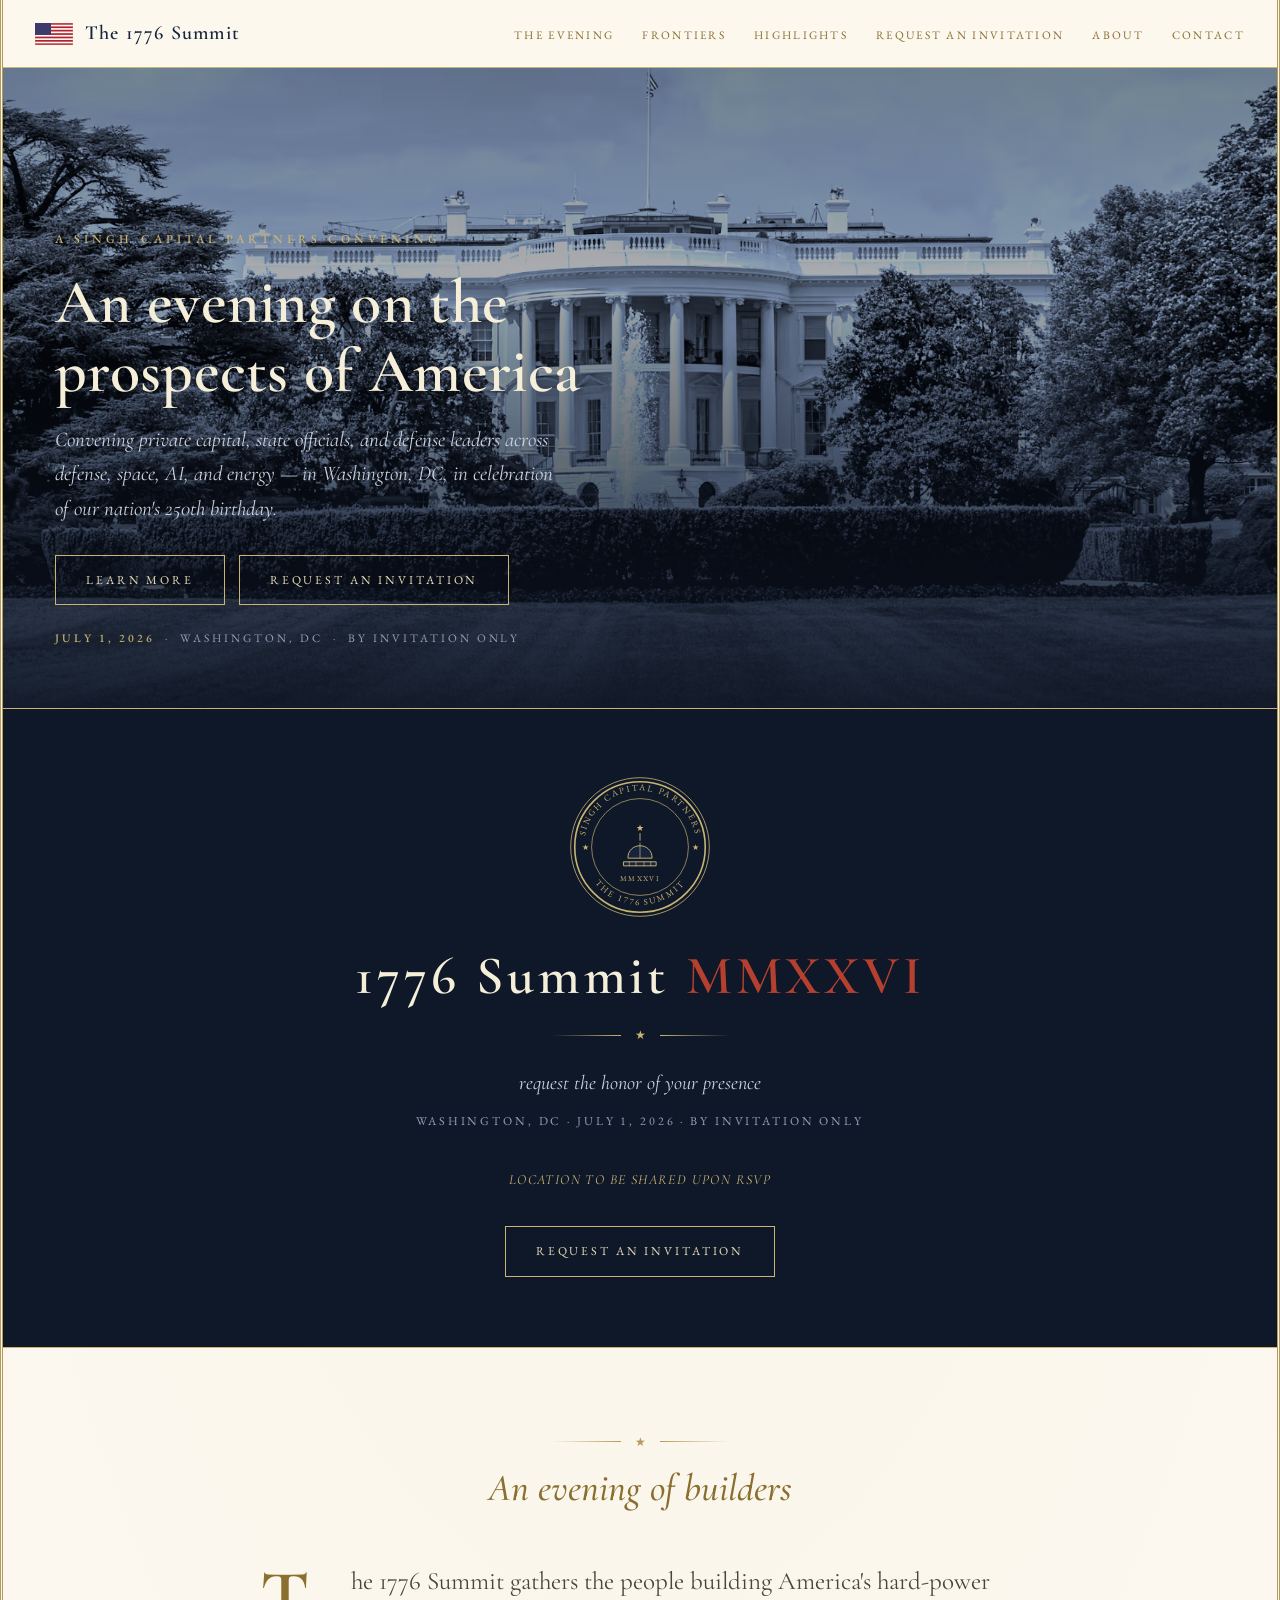
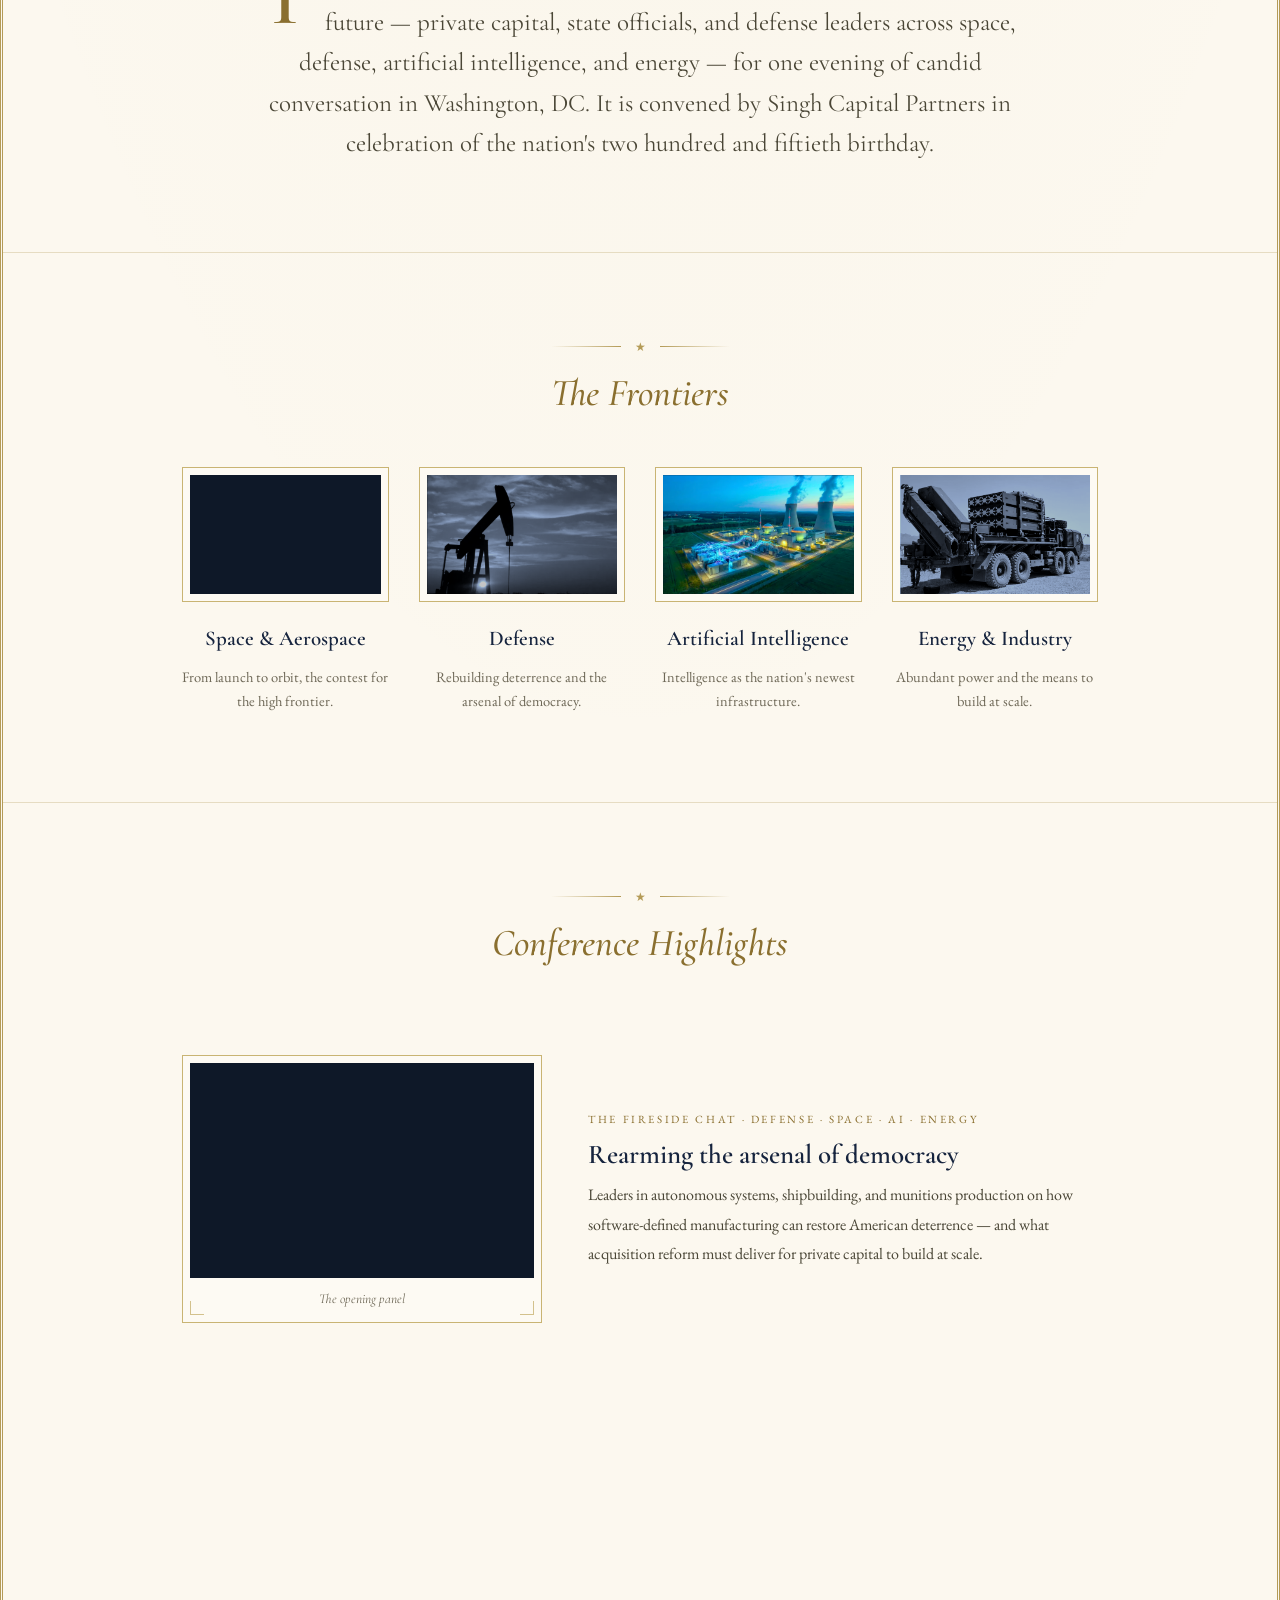
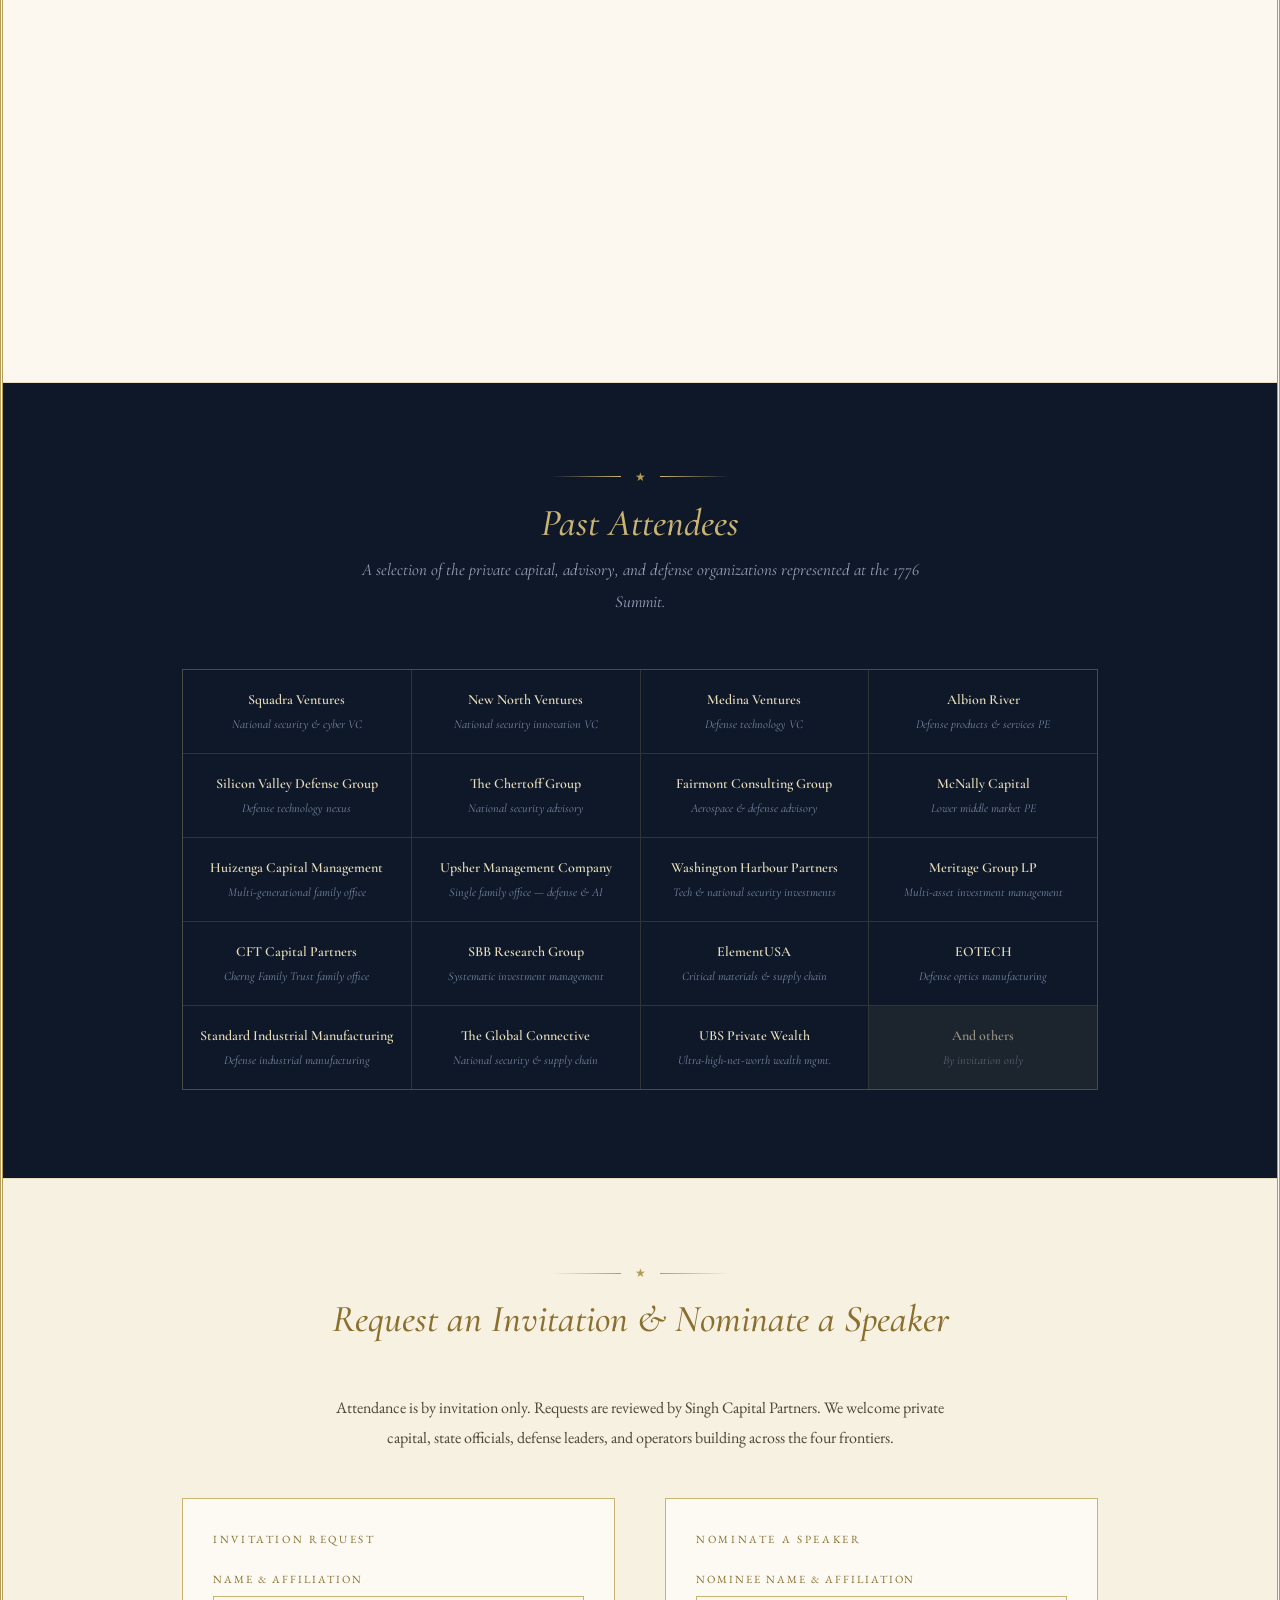
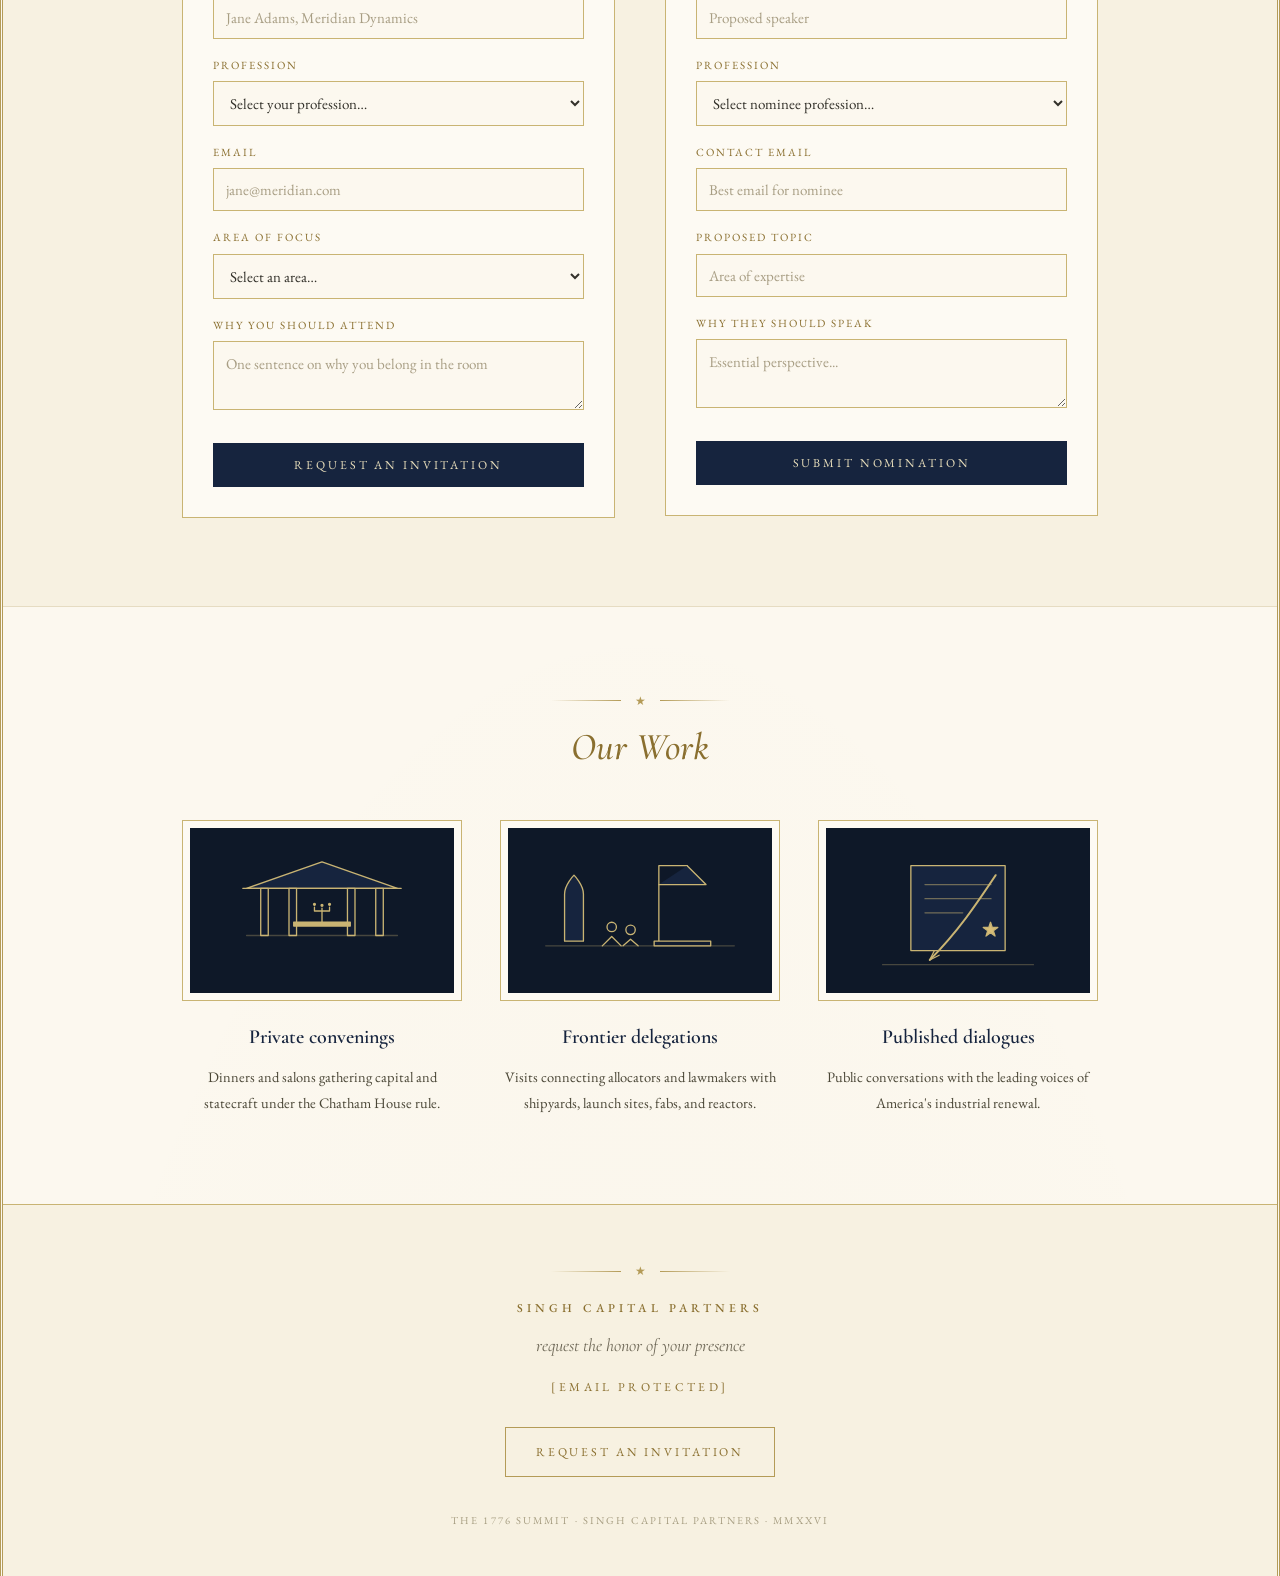
==== index.html @ 8a275630 "Checklist items 1 & 2: extract assets and improve mobile responsiveness Item 2 — asset organisation:" ====
<!DOCTYPE html>
<html lang="en">
<head>
<meta charset="UTF-8">
<meta name="viewport" content="width=device-width, initial-scale=1.0">
<link rel="icon" href="data:image/svg+xml,<svg xmlns=%22http://www.w3.org/2000/svg%22 viewBox=%220 0 100 100%22><text y=%22.9em%22 font-size=%2290%22 fill=%22%23B49B57%22>★</text></svg>">
<title>The 1776 Summit — An Evening on the Prospects of America</title>
<meta name="description" content="An evening convening private capital, state officials, and defense leaders across defense, space, AI, and energy. Hosted by Singh Capital Partners. Washington, DC — July 1, 2026.">

<!-- Open Graph / Facebook -->
<meta property="og:type" content="website">
<meta property="og:url" content="https://1776summit.org/">
<meta property="og:title" content="The 1776 Summit">
<meta property="og:description" content="An evening convening the builders of America's hard-power future. Hosted by Singh Capital Partners, Blumberg Capital, and Cedar Pine.">
<meta property="og:image" content="https://1776summit.org/og-image.jpg">

<!-- Twitter -->
<meta property="twitter:card" content="summary_large_image">
<meta property="twitter:url" content="https://1776summit.org/">
<meta property="twitter:title" content="The 1776 Summit">
<meta property="twitter:description" content="An evening convening the builders of America's hard-power future. July 1, 2026.">
<meta property="twitter:image" content="https://1776summit.org/og-image.jpg">

<link rel="preconnect" href="https://fonts.googleapis.com">
<link rel="preconnect" href="https://fonts.gstatic.com" crossorigin>
<link href="https://fonts.googleapis.com/css2?family=Cormorant+Garamond:ital,wght@0,400;0,500;0,600;0,700;1,400;1,500;1,600&family=EB+Garamond:ital,wght@0,400;0,500;0,600;1,400&display=swap" rel="stylesheet">
<link rel="stylesheet" href="css/style.css">
</head>
<body>
<div class="frame">

<!-- ==================== HEADER ==================== -->
<header>
  <nav class="nav" aria-label="Primary">
    <a class="wordmark" href="/" aria-label="The 1776 Forum home">
      <svg viewBox="0 0 38 22" width="38" height="22" role="img" aria-label="American flag mark">
        <g fill="#B22234"><rect width="38" height="1.7"/><rect y="3.4" width="38" height="1.7"/><rect y="6.8" width="38" height="1.7"/><rect y="10.2" width="38" height="1.7"/><rect y="13.6" width="38" height="1.7"/><rect y="17" width="38" height="1.7"/><rect y="20.4" width="38" height="1.6"/></g>
        <rect width="38" height="22" fill="none" stroke="#C9B473" stroke-width=".5"/>
        <rect width="16" height="11.9" fill="#3C3B6E"/>
      </svg>
      <span>The 1776 Summit</span>
    </a>
    <button class="nav-toggle" aria-label="Open menu" aria-expanded="false">
      <span></span><span></span><span></span>
    </button>
    <ul class="nav-links">
      <li><a href="#event">The Evening</a></li>
      <li><a href="#frontiers">Frontiers</a></li>
      <li><a href="#highlights">Highlights</a></li>
      <li><a href="#invite">Request an Invitation</a></li>
      <li><a href="#work">About</a></li>
      <li><a href="#contact">Contact</a></li>
    </ul>
  </nav>
</header>

<!-- ==================== HERO ==================== -->
<div class="hero" id="top">
  <div class="media-fill">
    <img
      src="imgs/WhiteHouse.jpg"
      alt="The South Lawn of the White House with the American flag flying above the portico"
      class="duotone"
      loading="eager"
      fetchpriority="high"
    >
  </div>
  <div class="hero-scrim" aria-hidden="true"></div>
  <div class="hero-content">
    <span class="eyebrow light">A Singh Capital Partners Convening</span>
    <h1>An evening on the prospects of America</h1>
    <p class="lede">Convening private capital, state officials, and defense leaders across <em>defense, space, AI, and energy</em> — in Washington, DC, in celebration of our nation's 250th birthday.</p>
    <div class="hero-cta">
      <a class="btn light" href="#work">Learn more</a>
      <a class="btn light" href="#invite">Request an Invitation</a>
    </div>
    <p class="hero-kicker"><b>July 1, 2026</b> &nbsp;·&nbsp; Washington, DC &nbsp;·&nbsp; By invitation only</p>
  </div>
</div>

<!-- ==================== EVENT BAND ==================== -->
<div class="band" id="event">
  <svg class="seal" viewBox="0 0 220 220" role="img" aria-label="Seal of The 1776 Summit">
    <defs>
      <path id="arcTop" d="M24 110 A86 86 0 0 0 196 110"/>
      <path id="arcBot" d="M26 110 A84 84 0 0 1 194 110"/>
    </defs>
    <circle cx="110" cy="110" r="103" fill="none" stroke="#C9B473" stroke-width="1.2"/>
    <circle cx="110" cy="110" r="97" fill="none" stroke="#C9B473" stroke-width="2.4"/>
    <circle cx="110" cy="110" r="72" fill="none" stroke="#C9B473" stroke-width="1"/>
    <g fill="#C9B473" font-family="EB Garamond,serif" font-size="13" letter-spacing="3">
      <text><textPath href="#arcTop" startOffset="50%" text-anchor="middle">THE 1776 SUMMIT</textPath></text>
      <text><textPath href="#arcBot" startOffset="50%" text-anchor="middle">SINGH CAPITAL PARTNERS</textPath></text>
    </g>
    <text x="24.5" y="115" fill="#C9B473" font-size="12">&#9733;</text>
    <text x="188" y="115" fill="#C9B473" font-size="12">&#9733;</text>
    <g fill="none" stroke="#C9B473" stroke-width="1.4" stroke-linecap="round" stroke-linejoin="round">
      <path d="M86 138 L134 138 L134 132 L86 132 Z" fill="#16243E"/>
      <g stroke-width="1"><line x1="94" y1="132" x2="94" y2="138"/><line x1="104" y1="132" x2="104" y2="138"/><line x1="116" y1="132" x2="116" y2="138"/><line x1="126" y1="132" x2="126" y2="138"/></g>
      <path d="M92 126 C 92 102,128 102,128 126 Z" fill="#16243E"/>
      <path d="M110 104 L110 126" stroke-width="1"/>
      <line x1="110" y1="90" x2="110" y2="100"/>
    </g>
    <text x="110" y="86" text-anchor="middle" fill="#D8BE78" font-size="13">&#9733;</text>
    <text x="110" y="160" text-anchor="middle" fill="#C9B473" font-family="EB Garamond,serif" font-size="11" letter-spacing="2">MMXXVI</text>
  </svg>
  <h2>1776 Summit <em>MMXXVI</em></h2>
  <div class="rule"><span class="star">&#9733;</span></div>
  <p class="details">request the honor of your presence</p>
  <p class="meta">Washington, DC &middot; July 1, 2026 &middot; By invitation only</p>
  <p class="meta" style="font-style:italic;letter-spacing:.1em;font-family:var(--display);font-size:14px;color:#C9B473;margin-bottom:34px">Location to be shared upon RSVP</p>
  <a class="btn light" href="#invite">Request an Invitation</a>
</div>

<!-- ==================== MISSION ==================== -->
<section class="mission">
  <div class="wrap">
    <div class="head center reveal">
      <div class="rule"><span class="star">&#9733;</span></div>
      <h2 class="sec-title">An evening of builders</h2>
    </div>
    <p class="dropcap reveal">The 1776 Summit gathers the people building America's hard-power future — private capital, state officials, and defense leaders across space, defense, artificial intelligence, and energy — for one evening of candid conversation in Washington, DC. It is convened by Singh Capital Partners in celebration of the nation's two hundred and fiftieth birthday.</p>
  </div>
</section>

<!-- ==================== FRONTIERS ==================== -->
<section id="frontiers">
  <div class="wrap">
    <div class="head reveal">
      <div class="rule"><span class="star">&#9733;</span></div>
      <h2 class="sec-title">The Frontiers</h2>
    </div>
    <div class="frontiers-grid">

      <div class="frontier reveal">
        <figure class="vignette" style="margin-bottom:18px">
          <span class="corner tl"></span><span class="corner tr"></span><span class="corner bl"></span><span class="corner br"></span>
          <div class="plate">
            <video src="Space2.mp4" autoplay muted loop playsinline preload="metadata" aria-label="Space and aerospace footage"></video>
          </div>
        </figure>
        <h3>Space &amp; Aerospace</h3>
        <p>From launch to orbit, the contest for the high frontier.</p>
      </div>

      <div class="frontier reveal">
        <figure class="vignette" style="margin-bottom:18px">
          <span class="corner tl"></span><span class="corner tr"></span><span class="corner bl"></span><span class="corner br"></span>
          <div class="plate">
            <img src="imgs/Defense.jpg" alt="Defense" class="duotone" loading="lazy">
          </div>
        </figure>
        <h3>Defense</h3>
        <p>Rebuilding deterrence and the arsenal of democracy.</p>
      </div>

      <div class="frontier reveal">
        <figure class="vignette" style="margin-bottom:18px">
          <span class="corner tl"></span><span class="corner tr"></span><span class="corner bl"></span><span class="corner br"></span>
          <div class="plate">
            <img src="imgs/AI.jpg" alt="AI" loading="lazy">
          </div>
        </figure>
        <h3>Artificial Intelligence</h3>
        <p>Intelligence as the nation's newest infrastructure.</p>
      </div>

      <div class="frontier reveal">
        <figure class="vignette" style="margin-bottom:18px">
          <span class="corner tl"></span><span class="corner tr"></span><span class="corner bl"></span><span class="corner br"></span>
          <div class="plate">
            <img src="imgs/Energy.jpg" alt="Energy" class="duotone" loading="lazy">
          </div>
        </figure>
        <h3>Energy &amp; Industry</h3>
        <p>Abundant power and the means to build at scale.</p>
      </div>

    </div>
  </div>
</section>

<!-- ==================== HIGHLIGHTS ==================== -->
<section id="highlights">
  <div class="wrap">
    <div class="head reveal">
      <div class="rule"><span class="star">&#9733;</span></div>
      <h2 class="sec-title">Conference Highlights</h2>
    </div>

    <div class="highlight reveal">
      <figure class="vignette">
        <span class="corner tl"></span><span class="corner tr"></span><span class="corner bl"></span><span class="corner br"></span>
        <div class="plate">
          <video src="America2.mp4" autoplay muted loop playsinline preload="metadata" aria-label="Opening panel footage"></video>
        </div>
        <figcaption>The opening panel</figcaption>
      </figure>
      <div>
        <span class="tag">The fireside chat &middot; Defense &middot; Space &middot; AI &middot; Energy</span>
        <h3>Rearming the arsenal of democracy</h3>
        <p>Leaders in autonomous systems, shipbuilding, and munitions production on how software-defined manufacturing can restore American deterrence — and what acquisition reform must deliver for private capital to build at scale.</p>
      </div>
    </div>

    <div class="highlight flip reveal">
      <figure class="vignette">
        <span class="corner tl"></span><span class="corner tr"></span><span class="corner bl"></span><span class="corner br"></span>
        <div class="plate">
          <img src="imgs/AI.jpg" alt="AI Highlights" class="duotone" loading="lazy">
        </div>
        <figcaption>The fireside chat</figcaption>
      </figure>
      <div>
        <span class="tag">Energy &middot; Artificial intelligence</span>
        <h3>Gigawatts for intelligence</h3>
        <p>Energy executives and AI lab founders on the collision between compute demand and grid capacity — from next-generation nuclear to the permitting reforms standing between America and abundance.</p>
      </div>
    </div>

    <div class="center mt40 reveal">
      <a class="btn" href="/cdn-cgi/l/email-protection#a2c3c6cfcbcce2d1cbccc5cac1c3d28cc1cdcf9dd1d7c0c8c7c1d69ff2c3d1d6879092c7d4c7ccd6d187909287e790879a92879b96879092f6cac787909293959594879092f1d7cfcfcbd6">Past events</a>
    </div>
  </div>
</section>

<!-- ==================== ATTENDING FIRMS ==================== -->
<section id="attendees" style="background:var(--navy-deep)">
  <div class="wrap">
    <div class="head reveal">
      <div class="rule"><span class="star">&#9733;</span></div>
      <h2 class="sec-title" style="color:var(--gold-light)">Past Attendees</h2>
      <p style="font-family:var(--display);font-style:italic;font-size:17px;color:#9AA3B8;text-align:center;margin-top:10px;max-width:560px;margin-left:auto;margin-right:auto">A selection of the private capital, advisory, and defense organizations represented at the 1776 Summit.</p>
    </div>
    <div class="firms-grid reveal">
      <div class="firm-card">
        <div class="firm-logo-wrap"><img class="firm-logo" src="https://logo.clearbit.com/squadra.vc" alt="Squadra Ventures" loading="lazy" onerror="this.parentElement.style.display='none'"></div>
        <span class="firm-name">Squadra Ventures</span><span class="firm-type">National security &amp; cyber VC</span>
      </div>
      <div class="firm-card">
        <div class="firm-logo-wrap"><img class="firm-logo" src="https://logo.clearbit.com/newnorthvc.com" alt="New North Ventures" loading="lazy" onerror="this.parentElement.style.display='none'"></div>
        <span class="firm-name">New North Ventures</span><span class="firm-type">National security innovation VC</span>
      </div>
      <div class="firm-card">
        <div class="firm-logo-wrap"><img class="firm-logo" src="https://logo.clearbit.com/medinavc.com" alt="Medina Ventures" loading="lazy" onerror="this.parentElement.style.display='none'"></div>
        <span class="firm-name">Medina Ventures</span><span class="firm-type">Defense technology VC</span>
      </div>
      <div class="firm-card">
        <div class="firm-logo-wrap"><img class="firm-logo" src="https://logo.clearbit.com/albionriver.com" alt="Albion River" loading="lazy" onerror="this.parentElement.style.display='none'"></div>
        <span class="firm-name">Albion River</span><span class="firm-type">Defense products &amp; services PE</span>
      </div>
      <div class="firm-card">
        <div class="firm-logo-wrap"><img class="firm-logo" src="https://logo.clearbit.com/siliconvalleydefense.org" alt="Silicon Valley Defense Group" loading="lazy" onerror="this.parentElement.style.display='none'"></div>
        <span class="firm-name">Silicon Valley Defense Group</span><span class="firm-type">Defense technology nexus</span>
      </div>
      <div class="firm-card">
        <div class="firm-logo-wrap"><img class="firm-logo" src="https://logo.clearbit.com/chertoffgroup.com" alt="The Chertoff Group" loading="lazy" onerror="this.parentElement.style.display='none'"></div>
        <span class="firm-name">The Chertoff Group</span><span class="firm-type">National security advisory</span>
      </div>
      <div class="firm-card">
        <div class="firm-logo-wrap"><img class="firm-logo" src="https://logo.clearbit.com/fairmontcg.com" alt="Fairmont Consulting Group" loading="lazy" onerror="this.parentElement.style.display='none'"></div>
        <span class="firm-name">Fairmont Consulting Group</span><span class="firm-type">Aerospace &amp; defense advisory</span>
      </div>
      <div class="firm-card">
        <div class="firm-logo-wrap"><img class="firm-logo" src="https://logo.clearbit.com/mcnallycapital.com" alt="McNally Capital" loading="lazy" onerror="this.parentElement.style.display='none'"></div>
        <span class="firm-name">McNally Capital</span><span class="firm-type">Lower middle market PE</span>
      </div>
      <div class="firm-card">
        <div class="firm-logo-wrap"><img class="firm-logo" src="https://logo.clearbit.com/huizenga.capital" alt="Huizenga Capital Management" loading="lazy" onerror="this.parentElement.style.display='none'"></div>
        <span class="firm-name">Huizenga Capital Management</span><span class="firm-type">Multi-generational family office</span>
      </div>
      <div class="firm-card">
        <div class="firm-logo-wrap"><img class="firm-logo" src="https://logo.clearbit.com/upshermanagement.com" alt="Upsher Management Company" loading="lazy" onerror="this.parentElement.style.display='none'"></div>
        <span class="firm-name">Upsher Management Company</span><span class="firm-type">Single family office — defense &amp; AI</span>
      </div>
      <div class="firm-card">
        <div class="firm-logo-wrap"><img class="firm-logo" src="https://logo.clearbit.com/washingtonharbour.com" alt="Washington Harbour Partners" loading="lazy" onerror="this.parentElement.style.display='none'"></div>
        <span class="firm-name">Washington Harbour Partners</span><span class="firm-type">Tech &amp; national security investments</span>
      </div>
      <div class="firm-card">
        <div class="firm-logo-wrap"><img class="firm-logo" src="https://logo.clearbit.com/meritagegroup.com" alt="Meritage Group LP" loading="lazy" onerror="this.parentElement.style.display='none'"></div>
        <span class="firm-name">Meritage Group LP</span><span class="firm-type">Multi-asset investment management</span>
      </div>
      <div class="firm-card">
        <div class="firm-logo-wrap"><img class="firm-logo" src="https://logo.clearbit.com/cftcapitalpartners.com" alt="CFT Capital Partners" loading="lazy" onerror="this.parentElement.style.display='none'"></div>
        <span class="firm-name">CFT Capital Partners</span><span class="firm-type">Cherng Family Trust family office</span>
      </div>
      <div class="firm-card">
        <div class="firm-logo-wrap"><img class="firm-logo" src="https://logo.clearbit.com/sbbrg.com" alt="SBB Research Group" loading="lazy" onerror="this.parentElement.style.display='none'"></div>
        <span class="firm-name">SBB Research Group</span><span class="firm-type">Systematic investment management</span>
      </div>
      <div class="firm-card">
        <div class="firm-logo-wrap"><img class="firm-logo" src="https://logo.clearbit.com/elementusaminerals.com" alt="ElementUSA" loading="lazy" onerror="this.parentElement.style.display='none'"></div>
        <span class="firm-name">ElementUSA</span><span class="firm-type">Critical materials &amp; supply chain</span>
      </div>
      <div class="firm-card">
        <div class="firm-logo-wrap"><img class="firm-logo" src="https://logo.clearbit.com/eotechinc.com" alt="EOTECH" loading="lazy" onerror="this.parentElement.style.display='none'"></div>
        <span class="firm-name">EOTECH</span><span class="firm-type">Defense optics manufacturing</span>
      </div>
      <div class="firm-card">
        <div class="firm-logo-wrap"><img class="firm-logo" src="https://logo.clearbit.com/standardpumpparts.com" alt="Standard Industrial Manufacturing" loading="lazy" onerror="this.parentElement.style.display='none'"></div>
        <span class="firm-name">Standard Industrial Manufacturing</span><span class="firm-type">Defense industrial manufacturing</span>
      </div>
      <div class="firm-card">
        <div class="firm-logo-wrap"><img class="firm-logo" src="https://logo.clearbit.com/gcc-us.org" alt="The Global Connective" loading="lazy" onerror="this.parentElement.style.display='none'"></div>
        <span class="firm-name">The Global Connective</span><span class="firm-type">National security &amp; supply chain</span>
      </div>
      <div class="firm-card">
        <div class="firm-logo-wrap"><img class="firm-logo" src="https://logo.clearbit.com/ubs.com" alt="UBS Private Wealth" loading="lazy" onerror="this.parentElement.style.display='none'"></div>
        <span class="firm-name">UBS Private Wealth</span><span class="firm-type">Ultra-high-net-worth wealth mgmt.</span>
      </div>
      <div class="firm-card firm-card--more"><span class="firm-name">And others</span><span class="firm-type">By invitation only</span></div>
    </div>
  </div>
</section>

<!-- ==================== REQUEST AN INVITATION & NOMINATE A SPEAKER ==================== -->
<section class="speak" id="invite">
  <div class="wrap">
    <div class="head center reveal">
      <div class="rule"><span class="star">&#9733;</span></div>
      <h2 class="sec-title">Request an Invitation &amp; Nominate a Speaker</h2>
    </div>
    <p class="speak-intro reveal">Attendance is by invitation only. Requests are reviewed by Singh Capital Partners. We welcome private capital, state officials, defense leaders, and operators building across the four frontiers.</p>

    <div class="speak-grid">

      <!-- LEFT: Invitation Request -->
      <div class="reveal">
        <form class="form-card" id="inviteForm">
          <span class="kicker">Invitation request</span>
          <div class="field">
            <label>Name &amp; affiliation</label>
            <input name="name" type="text" placeholder="Jane Adams, Meridian Dynamics" required>
          </div>
          <div class="field">
            <label>Profession</label>
            <select name="profession" required>
              <option value="" disabled selected>Select your profession&hellip;</option>
              <option>Entrepreneur</option>
              <option>Investor/Allocator</option>
              <option>Investor/GP</option>
              <option>Military/Government</option>
            </select>
          </div>
          <div class="field">
            <label>Email</label>
            <input name="email" type="email" placeholder="jane@meridian.com" required>
          </div>
          <div class="field">
            <label>Area of focus</label>
            <select name="field" required>
              <option value="" disabled selected>Select an area&hellip;</option>
              <option>Space &amp; Aerospace</option>
              <option>Defense</option>
              <option>Artificial Intelligence</option>
              <option>Infrastructure</option>
              <option>Energy</option>
            </select>
          </div>
          <div class="field">
            <label>Why you should attend</label>
            <textarea name="remarks" placeholder="One sentence on why you belong in the room" required></textarea>
          </div>
          <button class="btn solid" type="submit">Request an invitation</button>
        </form>
        <div class="thanks" id="inviteThanks">
          <svg class="success-seal" viewBox="0 0 100 100">
            <circle cx="50" cy="50" r="48" fill="none" stroke="#B49B57" stroke-width="2"/>
            <text x="50" y="65" text-anchor="middle" fill="#B49B57" font-size="40">★</text>
          </svg>
          <h4>Request received</h4>
          <p>Thank you. The host committee will be in touch. Location details are shared upon acceptance.</p>
        </div>
      </div>

      <!-- RIGHT: Speaker Nomination -->
      <div class="reveal">
        <form class="form-card" id="nominateForm">
          <span class="kicker">Nominate a speaker</span>
          <div class="field">
            <label>Nominee name &amp; affiliation</label>
            <input name="nominee" type="text" placeholder="Proposed speaker" required>
          </div>
          <div class="field">
            <label>Profession</label>
            <select name="profession" required>
              <option value="" disabled selected>Select nominee profession&hellip;</option>
              <option>Entrepreneur</option>
              <option>Investor/Allocator</option>
              <option>Investor/GP</option>
              <option>Military/Government</option>
            </select>
          </div>
          <div class="field">
            <label>Contact email</label>
            <input name="email" type="email" placeholder="Best email for nominee" required>
          </div>
          <div class="field">
            <label>Proposed topic</label>
            <input name="topic" type="text" placeholder="Area of expertise" required>
          </div>
          <div class="field">
            <label>Why they should speak</label>
            <textarea name="case" placeholder="Essential perspective..." required></textarea>
          </div>
          <button class="btn solid" type="submit">Submit nomination</button>
        </form>
        <div class="thanks" id="nominateThanks">
          <svg class="success-seal" viewBox="0 0 100 100">
            <circle cx="50" cy="50" r="48" fill="none" stroke="#B49B57" stroke-width="2"/>
            <text x="50" y="65" text-anchor="middle" fill="#B49B57" font-size="40">★</text>
          </svg>
          <h4>Nomination received</h4>
          <p>Thank you. The program committee will review your submission.</p>
        </div>
      </div>

    </div>
  </div>
</section>

<!-- ==================== OUR WORK ==================== -->
<section id="work">
  <div class="wrap">
    <div class="head reveal">
      <div class="rule"><span class="star">&#9733;</span></div>
      <h2 class="sec-title">Our Work</h2>
    </div>
    <div class="work-grid">
      <article class="reveal">
        <figure class="vignette">
          <span class="corner tl"></span><span class="corner tr"></span><span class="corner bl"></span><span class="corner br"></span>
          <div class="plate">
            <svg viewBox="0 0 280 170" role="img" aria-label="Convenings">
              <g fill="none" stroke="#C9B473" stroke-width="1.4" stroke-linecap="round" stroke-linejoin="round">
                <!-- Neoclassical pediment -->
                <path d="M60 64 L140 36 L220 64 Z" fill="#16243E"/>
                <line x1="56" y1="64" x2="224" y2="64"/>
                <!-- Columns -->
                <rect x="75" y="64" width="8" height="50" fill="#101B30"/>
                <rect x="105" y="64" width="8" height="50" fill="#101B30"/>
                <rect x="167" y="64" width="8" height="50" fill="#101B30"/>
                <rect x="197" y="64" width="8" height="50" fill="#101B30"/>
                <!-- Table and Candelabra -->
                <rect x="110" y="100" width="60" height="4" fill="#C9B473"/>
                <path d="M140 100 L140 85 M132 88 L148 88 M132 88 L132 84 M148 88 L148 84" />
                <circle cx="140" cy="82" r="1" fill="#D8BE78"/>
                <circle cx="132" cy="81" r="1" fill="#D8BE78"/>
                <circle cx="148" cy="81" r="1" fill="#D8BE78"/>
                <line x1="60" y1="114" x2="220" y2="114" opacity="0.3"/>
              </g>
            </svg>
          </div>
        </figure>
        <h3>Private convenings</h3>
        <p>Dinners and salons gathering capital and statecraft under the Chatham House rule.</p>
      </article>

      <article class="reveal">
        <figure class="vignette">
          <span class="corner tl"></span><span class="corner tr"></span><span class="corner bl"></span><span class="corner br"></span>
          <div class="plate">
            <svg viewBox="0 0 280 170" role="img" aria-label="Delegations">
               <g fill="none" stroke="#C9B473" stroke-width="1.4" stroke-linecap="round" stroke-linejoin="round">
                <!-- Industrial backdrop (shipyard/crane) -->
                <path d="M160 120 L160 40 L190 40" />
                <path d="M190 40 L210 60 L160 60" fill="#16243E"/>
                <rect x="155" y="120" width="60" height="5" fill="#101B30"/>
                <!-- Rocket silhouette -->
                <path d="M60 120 L60 70 C60 60 70 50 70 50 C70 50 80 60 80 70 L80 120 Z" fill="#16243E"/>
                <!-- Figures (Delegation) -->
                <circle cx="110" cy="105" r="5" fill="#101B30"/>
                <path d="M100 125 L110 115 L120 125" />
                <circle cx="130" cy="108" r="5" fill="#101B30"/>
                <path d="M122 125 L130 118 L138 125" />
                <line x1="40" y1="125" x2="240" y2="125" opacity="0.3"/>
               </g>
            </svg>
          </div>
        </figure>
        <h3>Frontier delegations</h3>
        <p>Visits connecting allocators and lawmakers with shipyards, launch sites, fabs, and reactors.</p>
      </article>

      <article class="reveal">
        <figure class="vignette">
          <span class="corner tl"></span><span class="corner tr"></span><span class="corner bl"></span><span class="corner br"></span>
          <div class="plate">
            <svg viewBox="0 0 280 170" role="img" aria-label="Dialogues">
              <g fill="none" stroke="#C9B473" stroke-width="1.4" stroke-linecap="round" stroke-linejoin="round">
                <!-- Document/Scroll -->
                <rect x="90" y="40" width="100" height="90" fill="#16243E"/>
                <line x1="105" y1="60" x2="175" y2="60" opacity="0.5"/>
                <line x1="105" y1="75" x2="175" y2="75" opacity="0.5"/>
                <line x1="105" y1="90" x2="145" y2="90" opacity="0.5"/>
                <!-- Quill Pen -->
                <path d="M180 50 C160 80 140 110 110 140" stroke-width="2"/>
                <path d="M110 140 L115 130 M110 140 L120 135" />
                <!-- Seal/Star -->
                <text x="165" y="115" fill="#D8BE78" font-size="20">★</text>
                <line x1="60" y1="145" x2="220" y2="145" opacity="0.3"/>
              </g>
            </svg>
          </div>
        </figure>
        <h3>Published dialogues</h3>
        <p>Public conversations with the leading voices of America's industrial renewal.</p>
      </article>
    </div>
  </div>
</section>

<!-- ==================== FOOTER ==================== -->
<footer id="contact">
  <div class="rule"><span class="star">&#9733;</span></div>
  <p class="eyebrow" style="margin-bottom:10px">Singh Capital Partners</p>
  <p class="reply">request the honor of your presence</p>
  <a class="email" href="/cdn-cgi/l/email-protection#6001040d090e2013090e07080301104e030f0d"><span class="__cf_email__" data-cfemail="6b0a0f0602052b1802050c03080a1b45080406">[email&#160;protected]</span></a>
  <br>
  <a class="btn" href="#invite">Request an Invitation</a>
  <p class="legal">The 1776 Summit &middot; Singh Capital Partners &middot; MMXXVI</p>
</footer>

</div>

<script data-cfasync="false" src="/cdn-cgi/scripts/5c5dd728/cloudflare-static/email-decode.min.js"></script>
<script src="js/main.js"></script>
<script>(function(){function c(){var b=a.contentDocument||a.contentWindow.document;if(b){var d=b.createElement('script');d.innerHTML="window.__CF$cv$params={r:'a0dc58ee69328583',t:'MTc4MTgwNzIzOQ=='};var a=document.createElement('script');a.src='/cdn-cgi/challenge-platform/scripts/jsd/main.js';document.getElementsByTagName('head')[0].appendChild(a);";b.getElementsByTagName('head')[0].appendChild(d)}}if(document.body){var a=document.createElement('iframe');a.height=1;a.width=1;a.style.position='absolute';a.style.top=0;a.style.left=0;a.style.border='none';a.style.visibility='hidden';document.body.appendChild(a);if('loading'!==document.readyState)c();else if(window.addEventListener)document.addEventListener('DOMContentLoaded',c);else{var e=document.onreadystatechange||function(){};document.onreadystatechange=function(b){e(b);'loading'!==document.readyState&&(document.onreadystatechange=e,c())}}}})();</script></body>
</html>
---- css/style.css ----
:root{
  --cream:#FCF8EF; --parchment:#F7F1E1; --paper:#FDFAF3;
  --navy:#16243E; --navy-deep:#0E1828; --navy-duo:#1A2944; --navy-col:#101B30;
  --gold:#B49B57; --gold-light:#C9B473; --gold-text:#8A6F2F; --gold-pale:#E8DEBB; --gold-bright:#D8BE78;
  --red:#B5402F;
  --ink:#33312A; --ink-soft:#4A4636; --ink-mute:#6E6857;
  --display:'Cormorant Garamond',Georgia,serif;
  --body:'EB Garamond',Georgia,serif;
}
*{margin:0;padding:0;box-sizing:border-box}
html{scroll-behavior:smooth}
body{
  background:var(--cream);color:var(--ink);font-family:var(--body);
  font-size:17px;line-height:1.85;-webkit-font-smoothing:antialiased;
  overflow-x:hidden;
  background-image:
    radial-gradient(120% 80% at 50% -10%,rgba(180,155,87,.06),transparent 60%),
    radial-gradient(100% 60% at 50% 120%,rgba(180,155,87,.05),transparent 60%);
}
::selection{background:rgba(180,155,87,.28)}
img,video{width:auto;height:auto;display:block}
.media-fill img,.media-fill video{
  width:100%!important;height:100%!important;
  object-fit:cover;object-position:center;
}

.frame{max-width:1320px;margin:0 auto;border-left:3px double var(--gold);border-right:3px double var(--gold)}
.wrap{max-width:980px;margin:0 auto;padding:0 32px}

/* ── type ── */
.eyebrow{font-size:12px;letter-spacing:.34em;text-transform:uppercase;color:var(--gold-text);font-weight:500}
.eyebrow.light{color:var(--gold-light)}
.sec-title{font-family:var(--display);font-style:italic;font-weight:500;font-size:clamp(28px,3.6vw,38px);color:var(--gold-text);text-align:center;line-height:1.1}

.rule{display:flex;align-items:center;justify-content:center;gap:14px;margin:0 auto 20px}
.rule::before,.rule::after{content:"";height:1px;width:70px}
.rule::before{background:linear-gradient(90deg,transparent,var(--gold))}
.rule::after{background:linear-gradient(90deg,var(--gold),transparent)}
.rule .star{color:var(--gold);font-size:12px;line-height:1}

/* ── buttons ── */
.btn{display:inline-block;font-family:var(--body);font-size:12px;letter-spacing:.24em;text-transform:uppercase;text-decoration:none;padding:13px 30px;border:1px solid var(--gold);color:var(--gold-text);background:transparent;cursor:pointer;transition:background .28s,color .28s,border-color .28s}
.btn:hover{background:var(--gold);color:var(--cream)}
.btn:focus-visible{outline:2px solid var(--navy);outline-offset:3px}
.btn.solid{background:var(--navy);border-color:var(--navy);color:var(--gold-pale)}
.btn.solid:hover{background:var(--navy-deep);border-color:var(--navy-deep)}
.btn.light{border-color:var(--gold-light);color:var(--gold-pale)}
.btn.light:hover{background:var(--gold-light);color:var(--navy-deep)}

/* ── header ── */
header{position:sticky;top:0;z-index:60;background:rgba(252,248,239,.94);backdrop-filter:blur(6px);border-bottom:1px solid var(--gold-light)}
.nav{position:relative;display:flex;align-items:center;justify-content:space-between;padding:15px 32px}
.wordmark{display:flex;align-items:center;gap:12px;text-decoration:none}
.wordmark span{font-family:var(--display);font-size:20px;font-weight:600;letter-spacing:.06em;color:var(--navy)}
.nav-links{display:flex;gap:28px;list-style:none}
.nav-links a{position:relative;font-size:11.5px;letter-spacing:.2em;text-transform:uppercase;color:var(--gold-text);text-decoration:none;padding:4px 0;transition:color .2s}
.nav-links a::after{content:"";position:absolute;left:0;bottom:-2px;width:0;height:1px;background:var(--navy);transition:width .25s}
.nav-links a:hover{color:var(--navy)}
.nav-links a:hover::after{width:100%}

/* ── hamburger ── */
.nav-toggle{
  display:none;flex-direction:column;justify-content:center;gap:5px;
  background:none;border:none;cursor:pointer;padding:6px;margin:-6px;
}
.nav-toggle span{display:block;width:22px;height:1.5px;background:var(--navy);transition:transform .25s,opacity .25s}
.nav-toggle[aria-expanded="true"] span:nth-child(1){transform:translateY(6.5px) rotate(45deg)}
.nav-toggle[aria-expanded="true"] span:nth-child(2){opacity:0;transform:scaleX(0)}
.nav-toggle[aria-expanded="true"] span:nth-child(3){transform:translateY(-6.5px) rotate(-45deg)}

/* ── hero ── */
.hero{position:relative;min-height:640px;display:flex;align-items:flex-end;overflow:hidden;background:#0E1828}
.media-fill{position:absolute;top:0;left:0;width:100%;height:100%;overflow:hidden}
.media-fill img,.media-fill video{width:100%;height:100%;object-fit:cover;object-position:center}
.hero-scrim{position:absolute;inset:0;background:linear-gradient(to top,rgba(11,18,32,.92) 0%,rgba(11,18,32,.52) 36%,rgba(11,18,32,.14) 68%,rgba(11,18,32,.32) 100%)}
.hero-content{position:relative;z-index:2;padding:0 52px 60px;max-width:660px}
.hero-content .eyebrow{display:block;margin-bottom:18px}
.hero h1{font-family:var(--display);font-weight:600;font-size:clamp(38px,5.4vw,62px);line-height:1.12;color:#F5EFD9;margin-bottom:16px;letter-spacing:.005em}
.hero .lede{font-family:var(--display);font-style:italic;font-size:clamp(17px,2vw,21px);line-height:1.65;color:#CBD2DF;margin-bottom:28px;max-width:500px}
.hero-cta{display:flex;gap:14px;flex-wrap:wrap;align-items:center}
.hero-kicker{margin-top:22px;font-size:11.5px;letter-spacing:.26em;text-transform:uppercase;color:#94A0B8}
.hero-kicker b{color:var(--gold-light);font-weight:500}

.duotone{filter:grayscale(1) sepia(.38) hue-rotate(178deg) saturate(2.3) brightness(.76) contrast(1.06)}

/* ── event band ── */
.band{background:var(--navy-deep);border-top:1px solid var(--gold-light);border-bottom:1px solid var(--gold-light);text-align:center;padding:64px 28px 70px}
.band .seal{width:148px;height:148px;margin:0 auto 26px;display:block}
.band .the{font-size:12px;letter-spacing:.44em;color:var(--gold-light);margin-bottom:14px;text-transform:uppercase}
.band h2{font-family:var(--display);font-weight:600;font-size:clamp(34px,5vw,54px);letter-spacing:.07em;color:#F5EFD9;line-height:1.08}
.band h2 em{font-style:normal;color:var(--red)}
.band .rule{margin:24px auto}
.band .rule::before{background:linear-gradient(90deg,transparent,var(--gold-light))}
.band .rule::after{background:linear-gradient(90deg,var(--gold-light),transparent)}
.band .rule .star{color:var(--gold-light)}
.band .details{font-family:var(--display);font-style:italic;font-size:20px;color:#CBD2DF;margin-bottom:8px}
.band .meta{font-size:12px;letter-spacing:.24em;text-transform:uppercase;color:#93A0B8;margin-bottom:34px}

/* ── sections ── */
section{padding:88px 0}
section+section{border-top:1px solid #E6DCC2}
.head{margin-bottom:52px}
.center{text-align:center}
.mt40{margin-top:44px}

/* mission */
.mission p{font-family:var(--display);font-size:clamp(20px,2.3vw,25px);line-height:1.62;color:var(--ink-soft);text-align:center;max-width:760px;margin:0 auto}
.mission .dropcap::first-letter{font-weight:600;color:var(--gold-text);font-size:3.1em;line-height:.82;float:left;padding:6px 10px 0 0;font-family:var(--display)}

/* frontiers */
.frontiers-grid{display:grid;grid-template-columns:repeat(4,1fr);gap:30px}
.frontier{text-align:center}
.medallion{width:92px;height:92px;margin:0 auto 18px;border-radius:50%;background:radial-gradient(circle at 50% 38%,#1d3050,#101b2e);border:1px solid var(--gold);display:flex;align-items:center;justify-content:center;box-shadow:0 0 0 4px var(--cream),0 0 0 5px rgba(180,155,87,.4)}
.medallion svg{width:46px;height:46px}
.frontier h3{font-family:var(--display);font-weight:600;font-size:21px;color:var(--navy);margin-bottom:6px}
.frontier p{font-size:14.5px;color:var(--ink-mute);line-height:1.7;max-width:210px;margin:0 auto}

/* highlights */
.highlight{display:grid;grid-template-columns:360px 1fr;gap:46px;align-items:center;padding:38px 0}
.highlight+.highlight{border-top:1px solid #E6DCC2}
.highlight.flip .vignette{order:2}
.highlight h3{font-family:var(--display);font-weight:600;font-size:27px;color:var(--navy);margin-bottom:10px;line-height:1.15}
.highlight p{font-size:16px;color:var(--ink-soft)}
.highlight .tag{display:block;font-size:11px;letter-spacing:.24em;text-transform:uppercase;color:var(--gold-text);margin-bottom:10px}

/* vignette */
.vignette{position:relative;border:1px solid var(--gold-light);padding:7px;background:var(--paper);margin:0}
.vignette .plate{position:relative;overflow:hidden;background:#0E1828;aspect-ratio:16/10}
.vignette .plate img,.vignette .plate video{position:absolute;inset:0;width:100%;height:100%;object-fit:cover;object-position:center}
.vignette .plate svg{display:block;width:100%;height:auto}
.vignette figcaption{font-family:var(--display);font-style:italic;font-size:13.5px;color:var(--ink-mute);text-align:center;padding:9px 4px 3px}
.corner{position:absolute;width:14px;height:14px;border:1px solid var(--gold-light);opacity:.8}
.corner.tl{top:7px;left:7px;border-right:0;border-bottom:0}
.corner.tr{top:7px;right:7px;border-left:0;border-bottom:0}
.corner.bl{bottom:7px;left:7px;border-right:0;border-top:0}
.corner.br{bottom:7px;right:7px;border-left:0;border-top:0}

/* speak / invite */
.speak{background:var(--parchment)}
.speak-intro{text-align:center;max-width:640px;margin:0 auto 46px;font-size:16px;color:var(--ink-soft)}
.speak-grid{display:grid;grid-template-columns:1fr 1fr;gap:50px;align-items:start}
.form-card{border:1px solid var(--gold-light);background:var(--paper);padding:30px}
.form-card .kicker{display:block;font-size:11px;letter-spacing:.24em;text-transform:uppercase;color:var(--gold-text);margin-bottom:20px}
.field{margin-bottom:16px}
.field label{display:block;font-size:11px;letter-spacing:.18em;text-transform:uppercase;color:var(--gold-text);margin-bottom:6px}
.field input,.field select,.field textarea{width:100%;font-family:var(--body);font-size:15px;color:var(--ink);background:var(--cream);border:1px solid var(--gold-light);border-radius:0;padding:11px 12px;transition:border-color .2s,box-shadow .2s}
.field textarea{resize:vertical;min-height:66px;line-height:1.5}
.field input:focus,.field select:focus,.field textarea:focus{outline:none;border-color:var(--navy);box-shadow:0 0 0 2px rgba(22,36,62,.12)}
.field input::placeholder,.field textarea::placeholder{color:#A89E84}
.field .opt{text-transform:none;letter-spacing:0;color:var(--ink-mute);font-style:italic}
.form-card .btn.solid{width:100%;text-align:center;margin-top:6px}
.form-note{font-family:var(--display);font-style:italic;font-size:14px;color:var(--ink-mute);margin-top:14px;text-align:center}

.thanks{display:none;border:1px solid var(--gold-light);background:var(--paper);padding:54px 30px;text-align:center}
.thanks.show{display:block}
.thanks h4{font-family:var(--display);font-style:italic;font-size:27px;color:var(--gold-text);margin:6px 0 12px}
.thanks p{font-size:15px;color:var(--ink-soft);max-width:360px;margin:0 auto}

/* success animation */
@keyframes sealAppear{
  0%{transform:scale(.6) rotate(-10deg);opacity:0}
  70%{transform:scale(1.08) rotate(3deg)}
  100%{transform:scale(1) rotate(0deg);opacity:1}
}
.success-seal{width:90px;height:90px;margin:0 auto 24px;display:block;animation:sealAppear .7s cubic-bezier(.175,.885,.32,1.275) forwards}

/* our work */
.work-grid{display:grid;grid-template-columns:repeat(3,1fr);gap:38px}
.work-grid article{text-align:center}
.work-grid h3{font-family:var(--display);font-weight:600;font-size:20px;color:var(--navy);margin:18px 0 8px}
.work-grid p{font-size:14.5px;color:var(--ink-soft);line-height:1.78}

/* footer */
footer{background:var(--parchment);border-top:1px solid var(--gold-light);text-align:center;padding:60px 28px 46px}
footer .reply{font-family:var(--display);font-style:italic;font-size:18px;color:var(--ink-mute);margin-bottom:8px}
footer .email{font-size:12px;letter-spacing:.28em;text-transform:uppercase;color:var(--gold-text);text-decoration:none;display:inline-block;margin-bottom:28px}
footer .email:hover{color:var(--navy)}
footer .legal{font-size:10.5px;letter-spacing:.2em;text-transform:uppercase;color:#A79E82;margin-top:34px}

/* past attendees */
#attendees .rule{margin:0 auto 20px}
#attendees .rule::before{background:linear-gradient(90deg,transparent,var(--gold-light))}
#attendees .rule::after{background:linear-gradient(90deg,var(--gold-light),transparent)}
.firms-grid{display:grid;grid-template-columns:repeat(4,1fr);gap:1px;background:rgba(201,180,115,.18);border:1px solid rgba(201,180,115,.18);margin-top:8px}
.firm-card{background:var(--navy-deep);padding:22px 16px 18px;display:flex;flex-direction:column;align-items:center;text-align:center;gap:4px;transition:background .2s}
.firm-card:hover{background:#16243E}
.firm-card--more{opacity:.55}
.firm-logo-wrap{width:54px;height:54px;background:#fff;border-radius:4px;display:flex;align-items:center;justify-content:center;padding:6px;margin-bottom:10px;flex-shrink:0}
.firm-logo{width:42px;height:42px;object-fit:contain;display:block}
.firm-name{font-family:var(--display);font-weight:600;font-size:14px;color:#E8DEBB;line-height:1.2}
.firm-type{font-family:var(--display);font-style:italic;font-size:12px;color:#7A8BA8}

/* reveal */
.reveal{opacity:0;transform:translateY(20px);transition:opacity .8s ease,transform .8s ease}
.reveal.in{opacity:1;transform:none}

/* ── RESPONSIVE ── */
@media(max-width:1040px){
  .highlight{grid-template-columns:300px 1fr;gap:32px}
}

@media(max-width:900px){
  .nav-toggle{display:flex}
  .nav-links{
    display:none;
    position:absolute;top:100%;left:0;right:0;
    flex-direction:column;gap:0;
    background:rgba(252,248,239,.97);
    backdrop-filter:blur(6px);
    border-bottom:1px solid var(--gold-light);
    padding:8px 0 16px;
    z-index:59;
    list-style:none;
  }
  .nav-links.open{display:flex}
  .nav-links li a{display:block;padding:12px 32px;font-size:12px}
  .nav-links a::after{display:none}
  .frontiers-grid{grid-template-columns:1fr 1fr;gap:34px 24px}
  .highlight,.highlight.flip{grid-template-columns:1fr;gap:24px}
  .highlight.flip .vignette{order:0}
  .speak-grid{grid-template-columns:1fr;gap:36px}
  .work-grid{grid-template-columns:1fr 1fr;gap:28px}
  .hero-content{padding:0 30px 48px}
  .hero{min-height:520px}
  section{padding:66px 0}
  .wrap{padding:0 24px}
  .head{margin-bottom:40px}
}

@media(max-width:600px){
  .nav{padding:14px 20px}
  .frontiers-grid{grid-template-columns:1fr 1fr}
  .firms-grid{grid-template-columns:repeat(2,1fr)}
  .work-grid{grid-template-columns:1fr;max-width:420px;margin:0 auto}
  .hero h1{font-size:clamp(32px,8vw,48px)}
  .hero-cta{flex-direction:column;align-items:flex-start}
  .hero-cta .btn{width:100%;text-align:center;box-sizing:border-box}
  .speak-intro{font-size:15px;padding:0 4px}
  .highlight h3{font-size:22px}
  .band{padding:48px 20px 56px}
  .band .seal{width:120px;height:120px}
}

@media(max-width:420px){
  .frontiers-grid{grid-template-columns:1fr}
  .firms-grid{grid-template-columns:1fr}
  .hero{min-height:460px}
  .hero-content{padding:0 20px 40px}
  .wrap{padding:0 16px}
  .form-card{padding:22px 18px}
}

@media(prefers-reduced-motion:reduce){
  html{scroll-behavior:auto}
  .reveal{opacity:1;transform:none;transition:none}
  video{display:none}
}
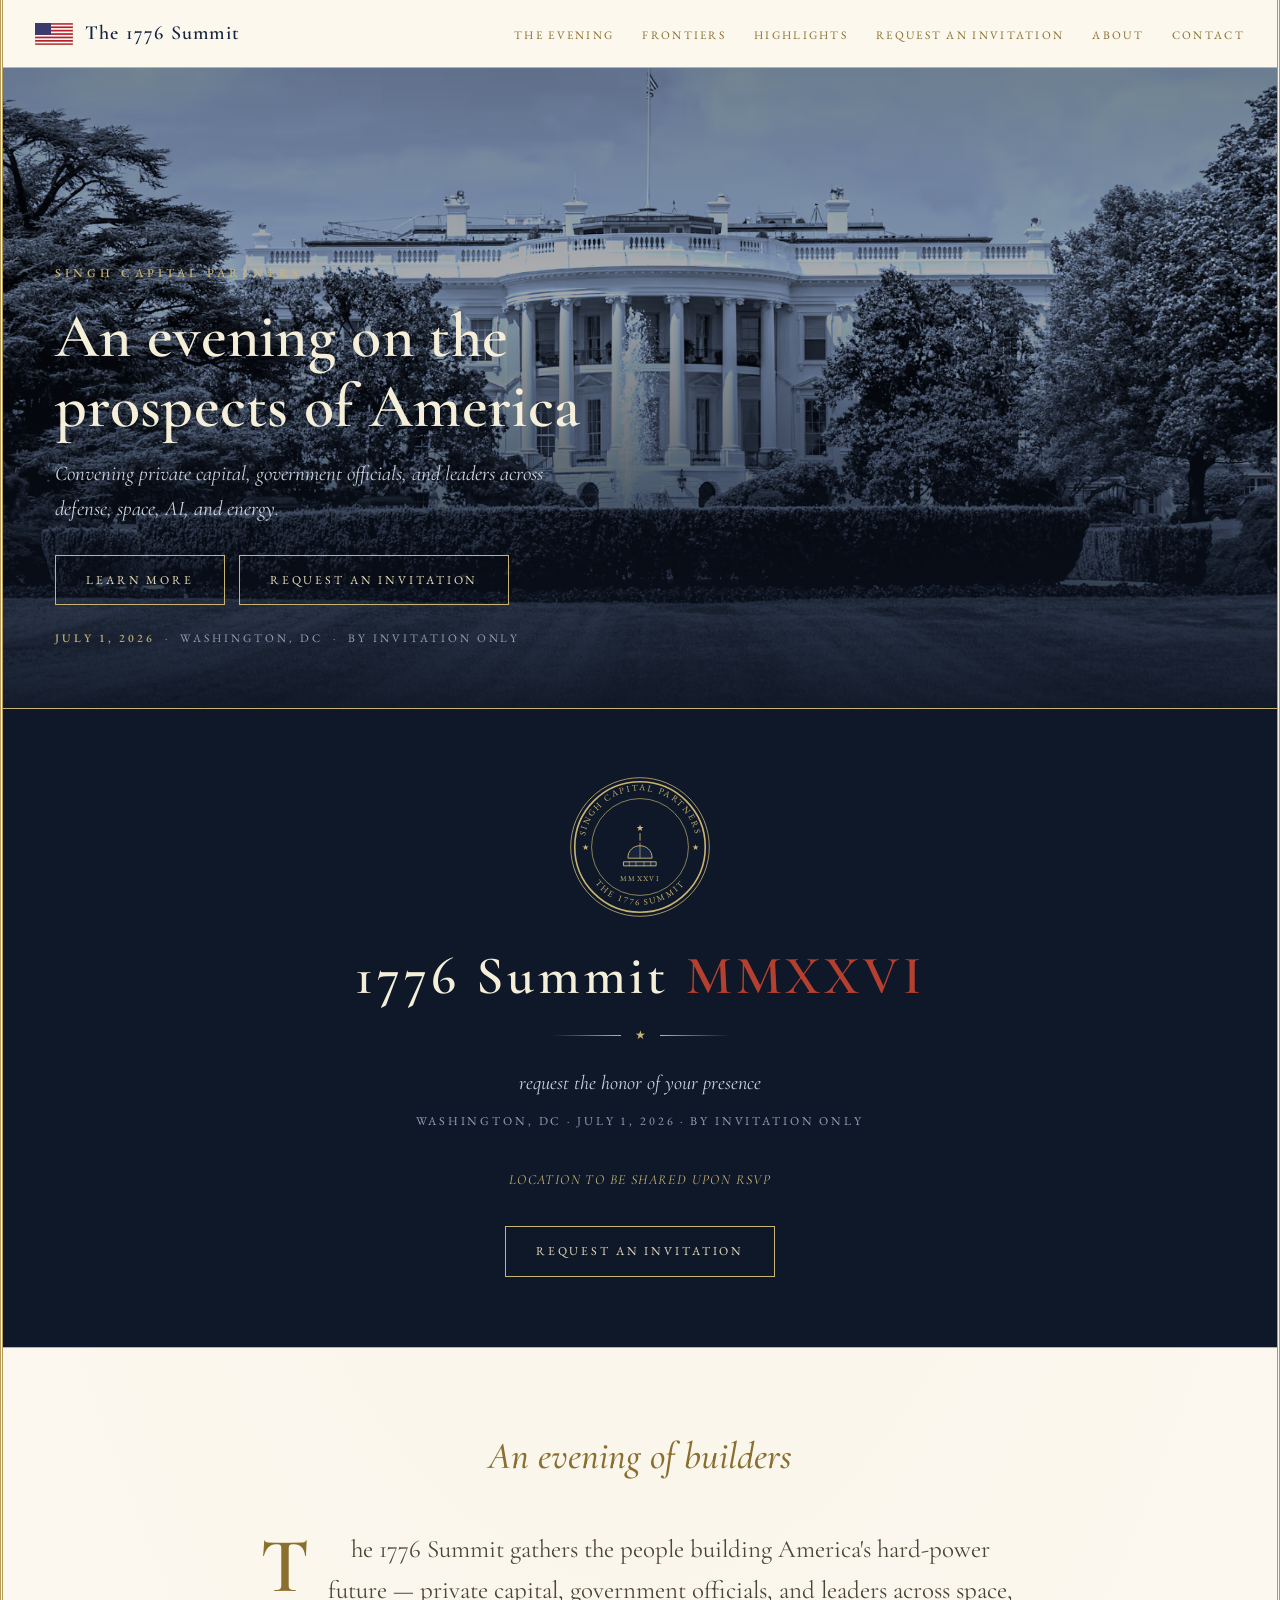
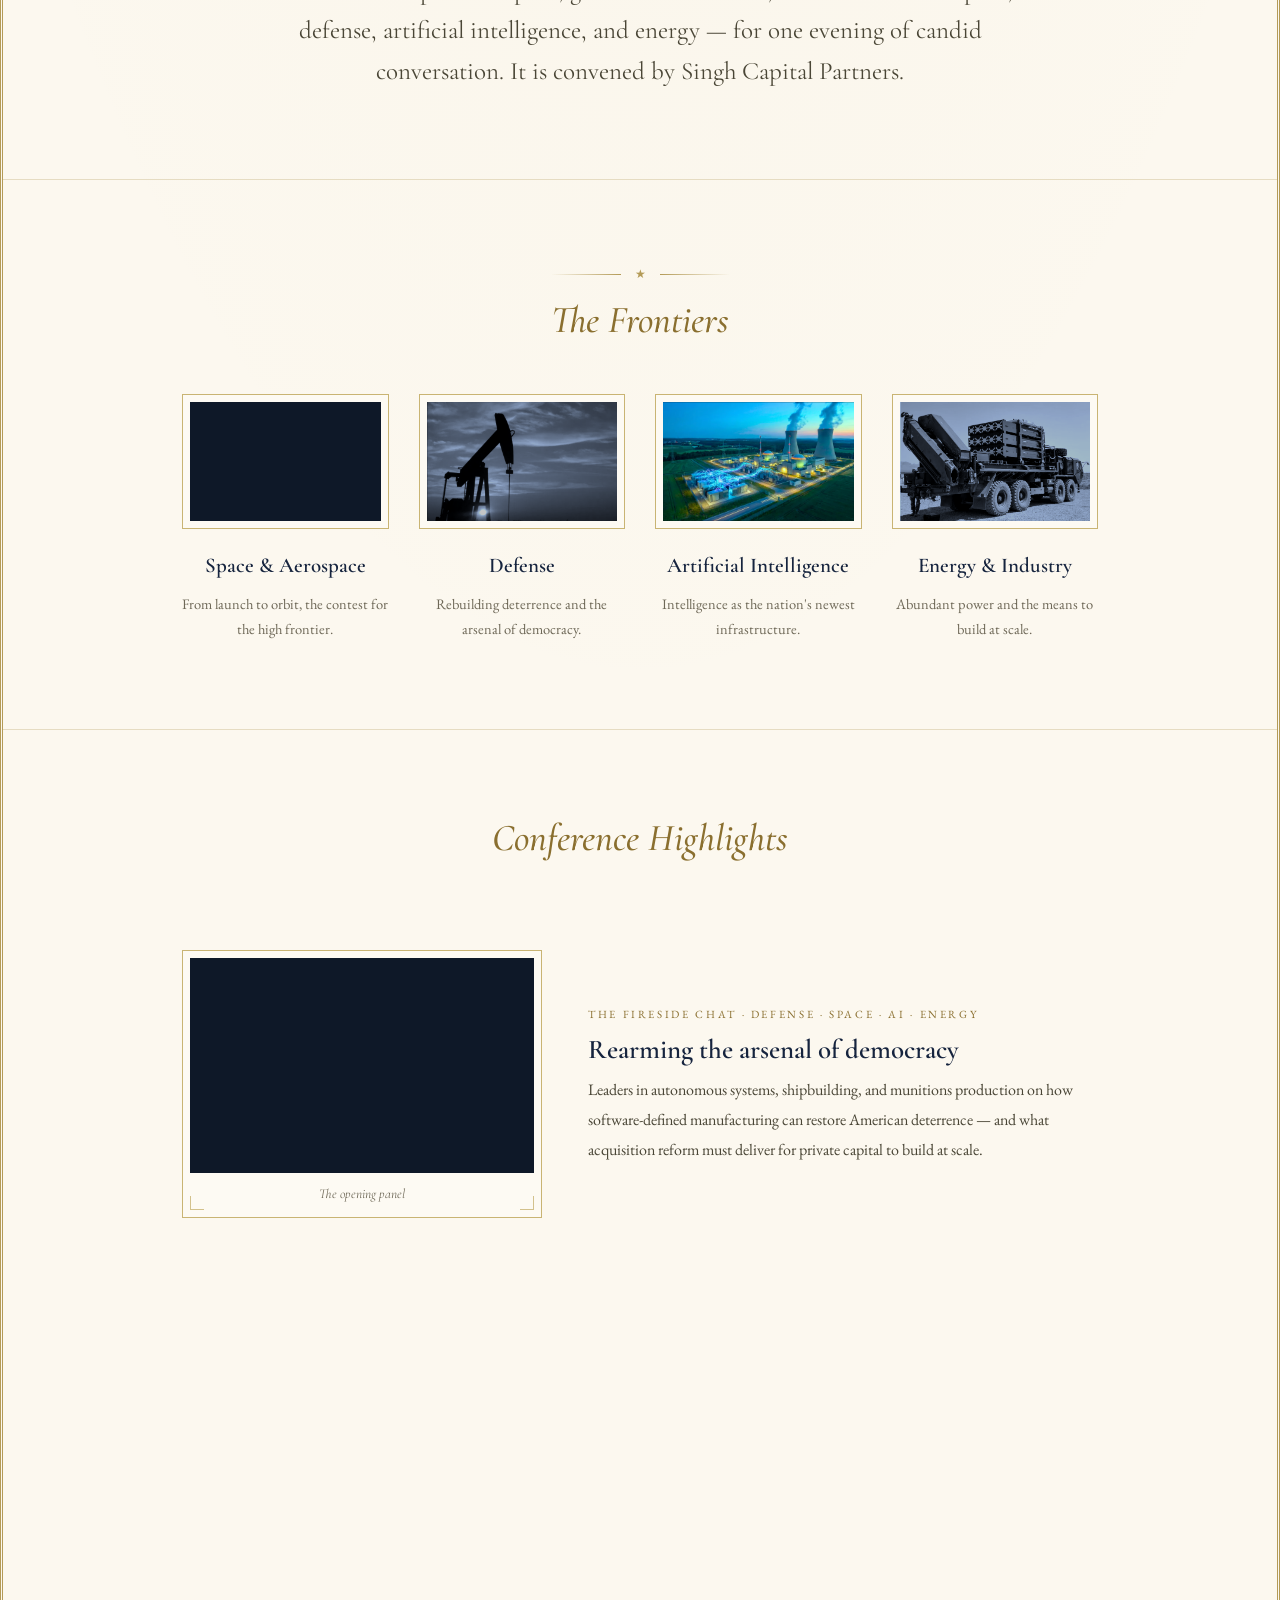
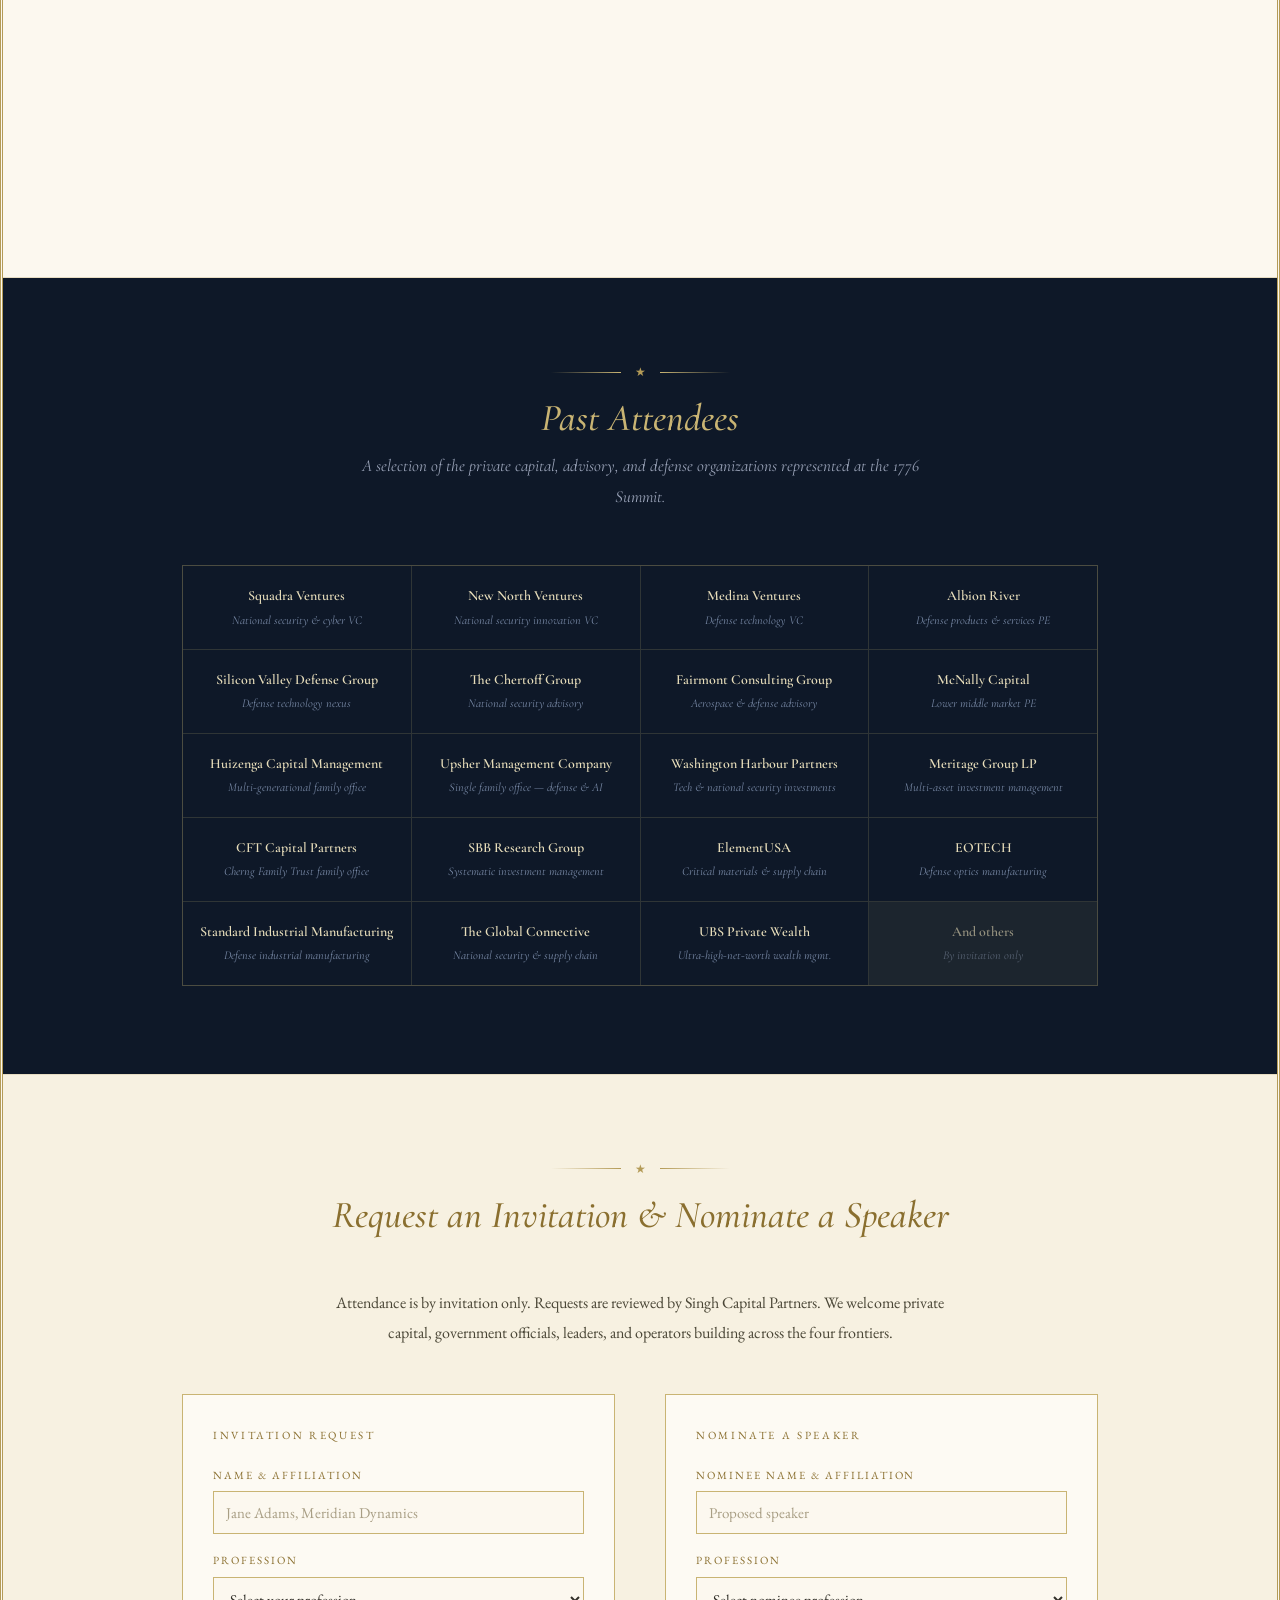
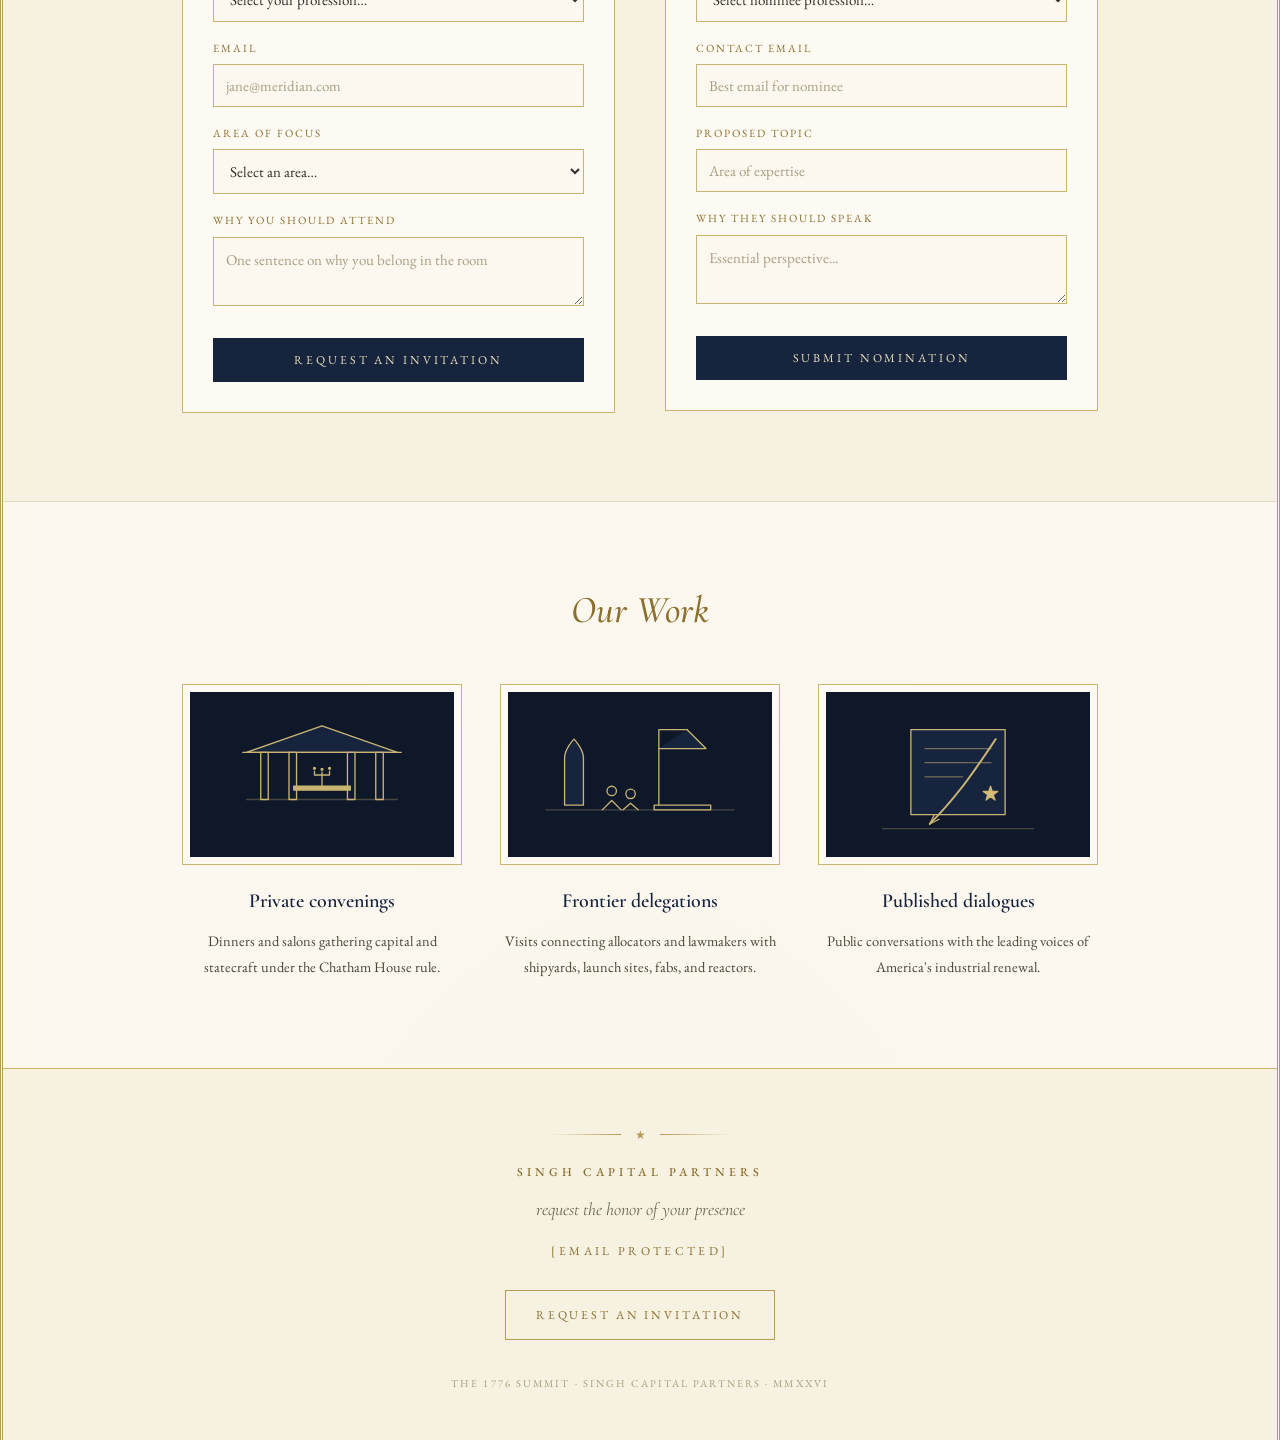
==== commit ac012512: "Reduce copy redundancy and decorative rules on landing page Copy changes: - Eyebrow: "A Singh Capita" ====
--- a/index.html
+++ b/index.html
@@ -67,9 +67,9 @@
   </div>
   <div class="hero-scrim" aria-hidden="true"></div>
   <div class="hero-content">
-    <span class="eyebrow light">A Singh Capital Partners Convening</span>
+    <span class="eyebrow light">Singh Capital Partners</span>
     <h1>An evening on the prospects of America</h1>
-    <p class="lede">Convening private capital, state officials, and defense leaders across <em>defense, space, AI, and energy</em> — in Washington, DC, in celebration of our nation's 250th birthday.</p>
+    <p class="lede">Convening private capital, government officials, and leaders across <em>defense, space, AI, and energy</em>.</p>
     <div class="hero-cta">
       <a class="btn light" href="#work">Learn more</a>
       <a class="btn light" href="#invite">Request an Invitation</a>
@@ -116,10 +116,9 @@
 <section class="mission">
   <div class="wrap">
     <div class="head center reveal">
-      <div class="rule"><span class="star">&#9733;</span></div>
       <h2 class="sec-title">An evening of builders</h2>
     </div>
-    <p class="dropcap reveal">The 1776 Summit gathers the people building America's hard-power future — private capital, state officials, and defense leaders across space, defense, artificial intelligence, and energy — for one evening of candid conversation in Washington, DC. It is convened by Singh Capital Partners in celebration of the nation's two hundred and fiftieth birthday.</p>
+    <p class="dropcap reveal">The 1776 Summit gathers the people building America's hard-power future — private capital, government officials, and leaders across space, defense, artificial intelligence, and energy — for one evening of candid conversation. It is convened by Singh Capital Partners.</p>
   </div>
 </section>
 
@@ -184,7 +183,6 @@
 <section id="highlights">
   <div class="wrap">
     <div class="head reveal">
-      <div class="rule"><span class="star">&#9733;</span></div>
       <h2 class="sec-title">Conference Highlights</h2>
     </div>
 
@@ -321,7 +319,7 @@
       <div class="rule"><span class="star">&#9733;</span></div>
       <h2 class="sec-title">Request an Invitation &amp; Nominate a Speaker</h2>
     </div>
-    <p class="speak-intro reveal">Attendance is by invitation only. Requests are reviewed by Singh Capital Partners. We welcome private capital, state officials, defense leaders, and operators building across the four frontiers.</p>
+    <p class="speak-intro reveal">Attendance is by invitation only. Requests are reviewed by Singh Capital Partners. We welcome private capital, government officials, leaders, and operators building across the four frontiers.</p>
 
     <div class="speak-grid">
 
@@ -424,7 +422,6 @@
 <section id="work">
   <div class="wrap">
     <div class="head reveal">
-      <div class="rule"><span class="star">&#9733;</span></div>
       <h2 class="sec-title">Our Work</h2>
     </div>
     <div class="work-grid">
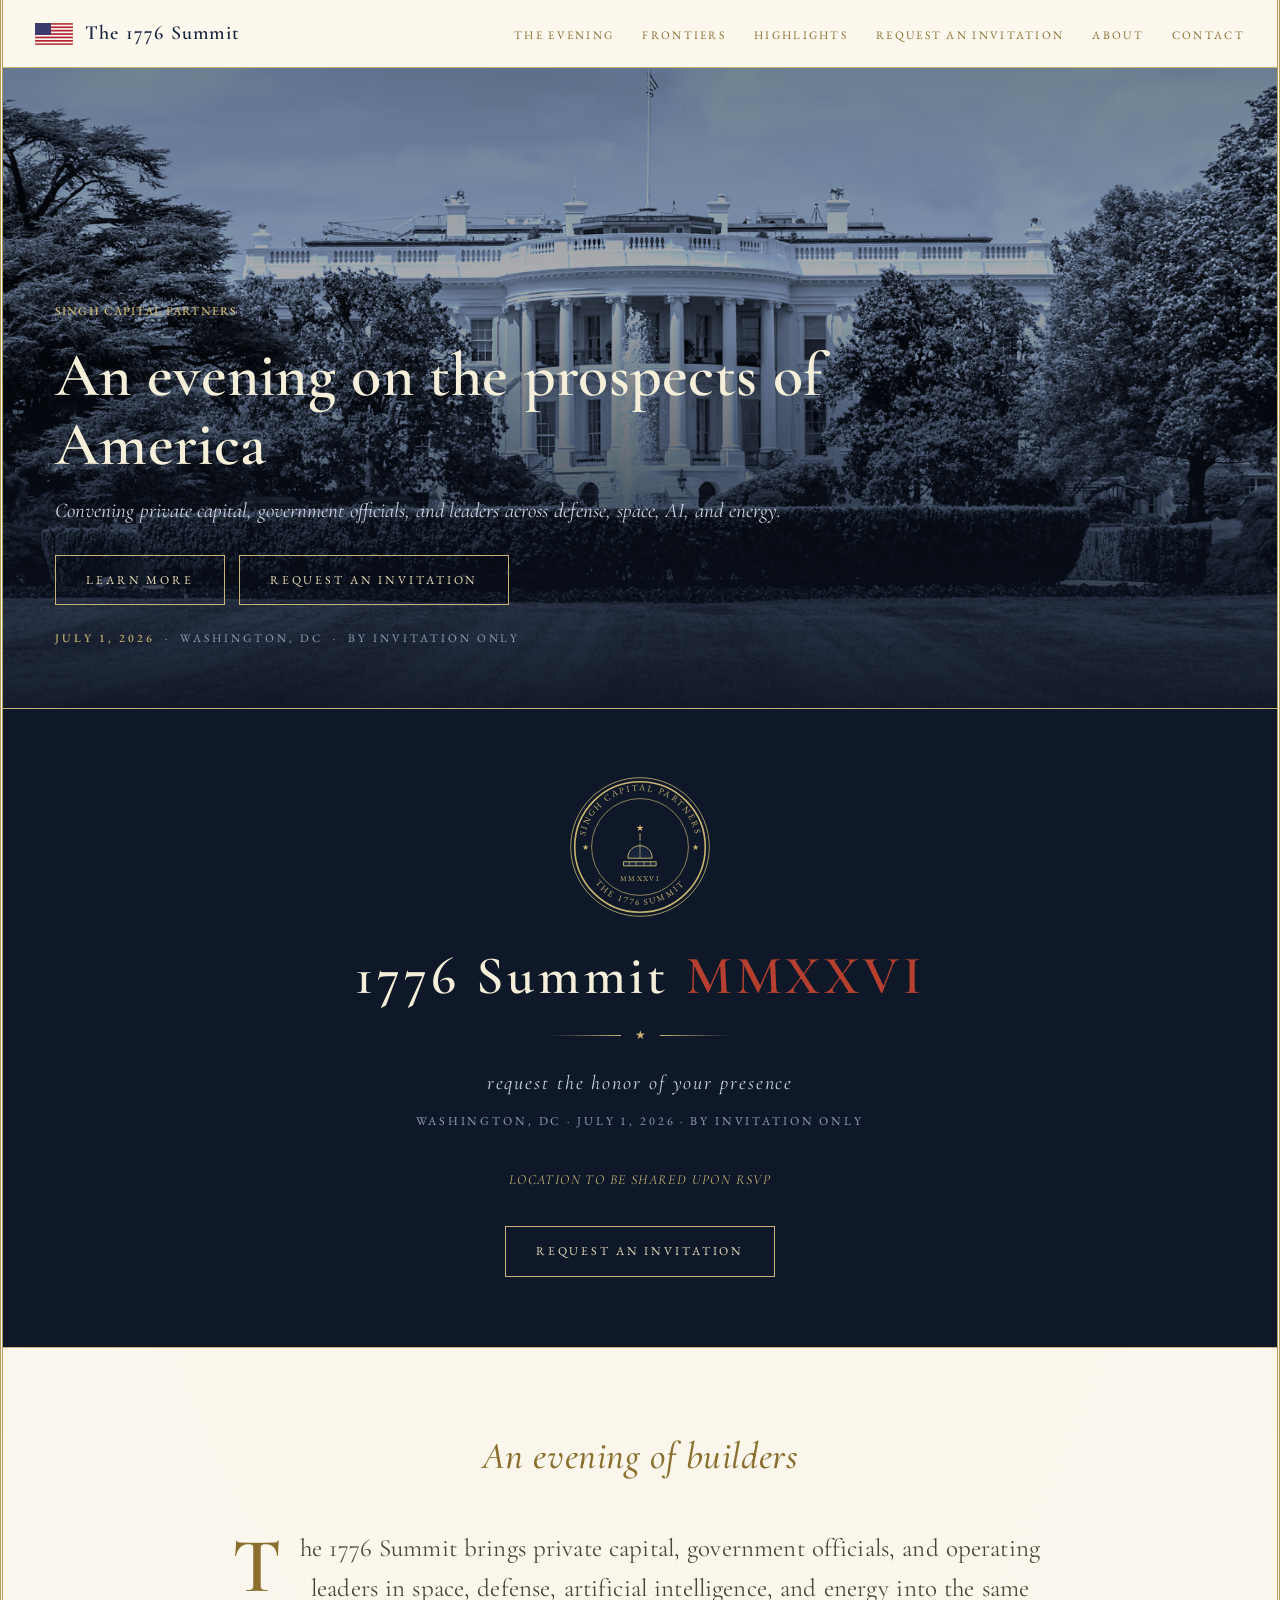
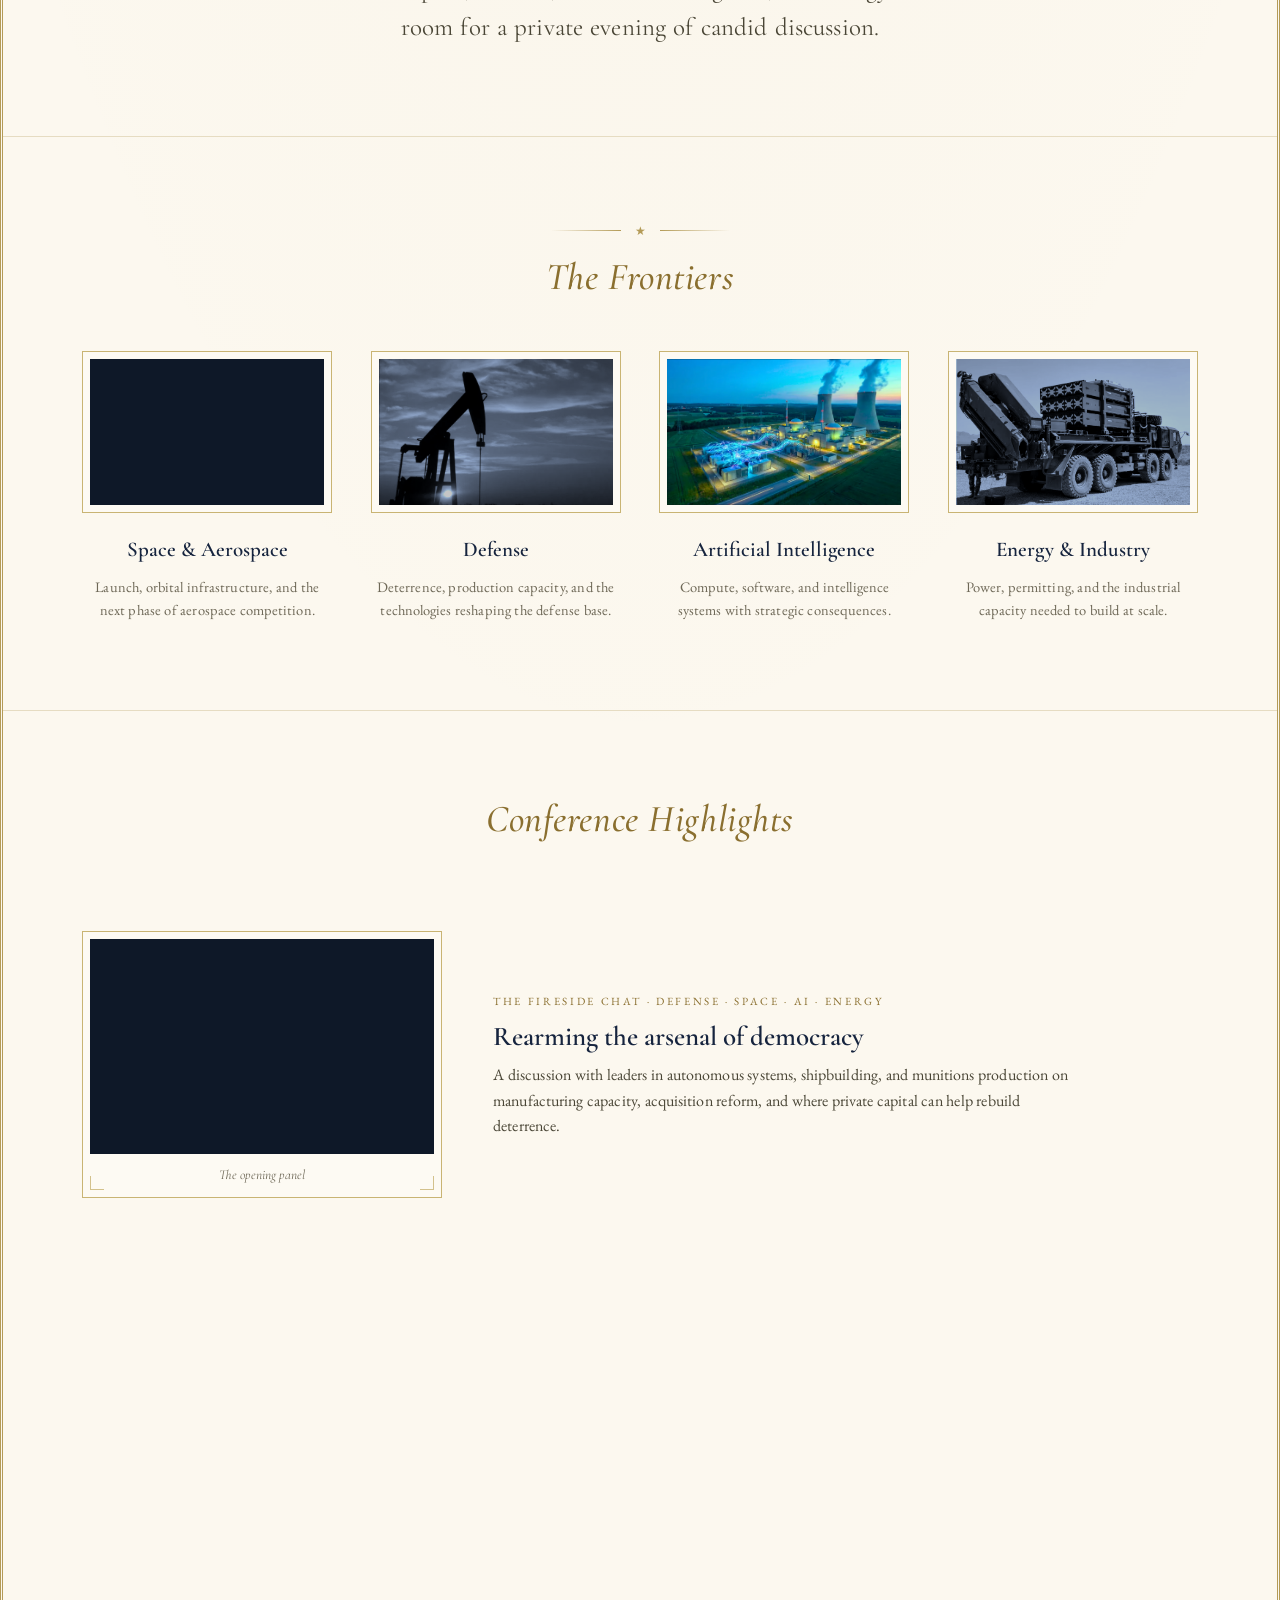
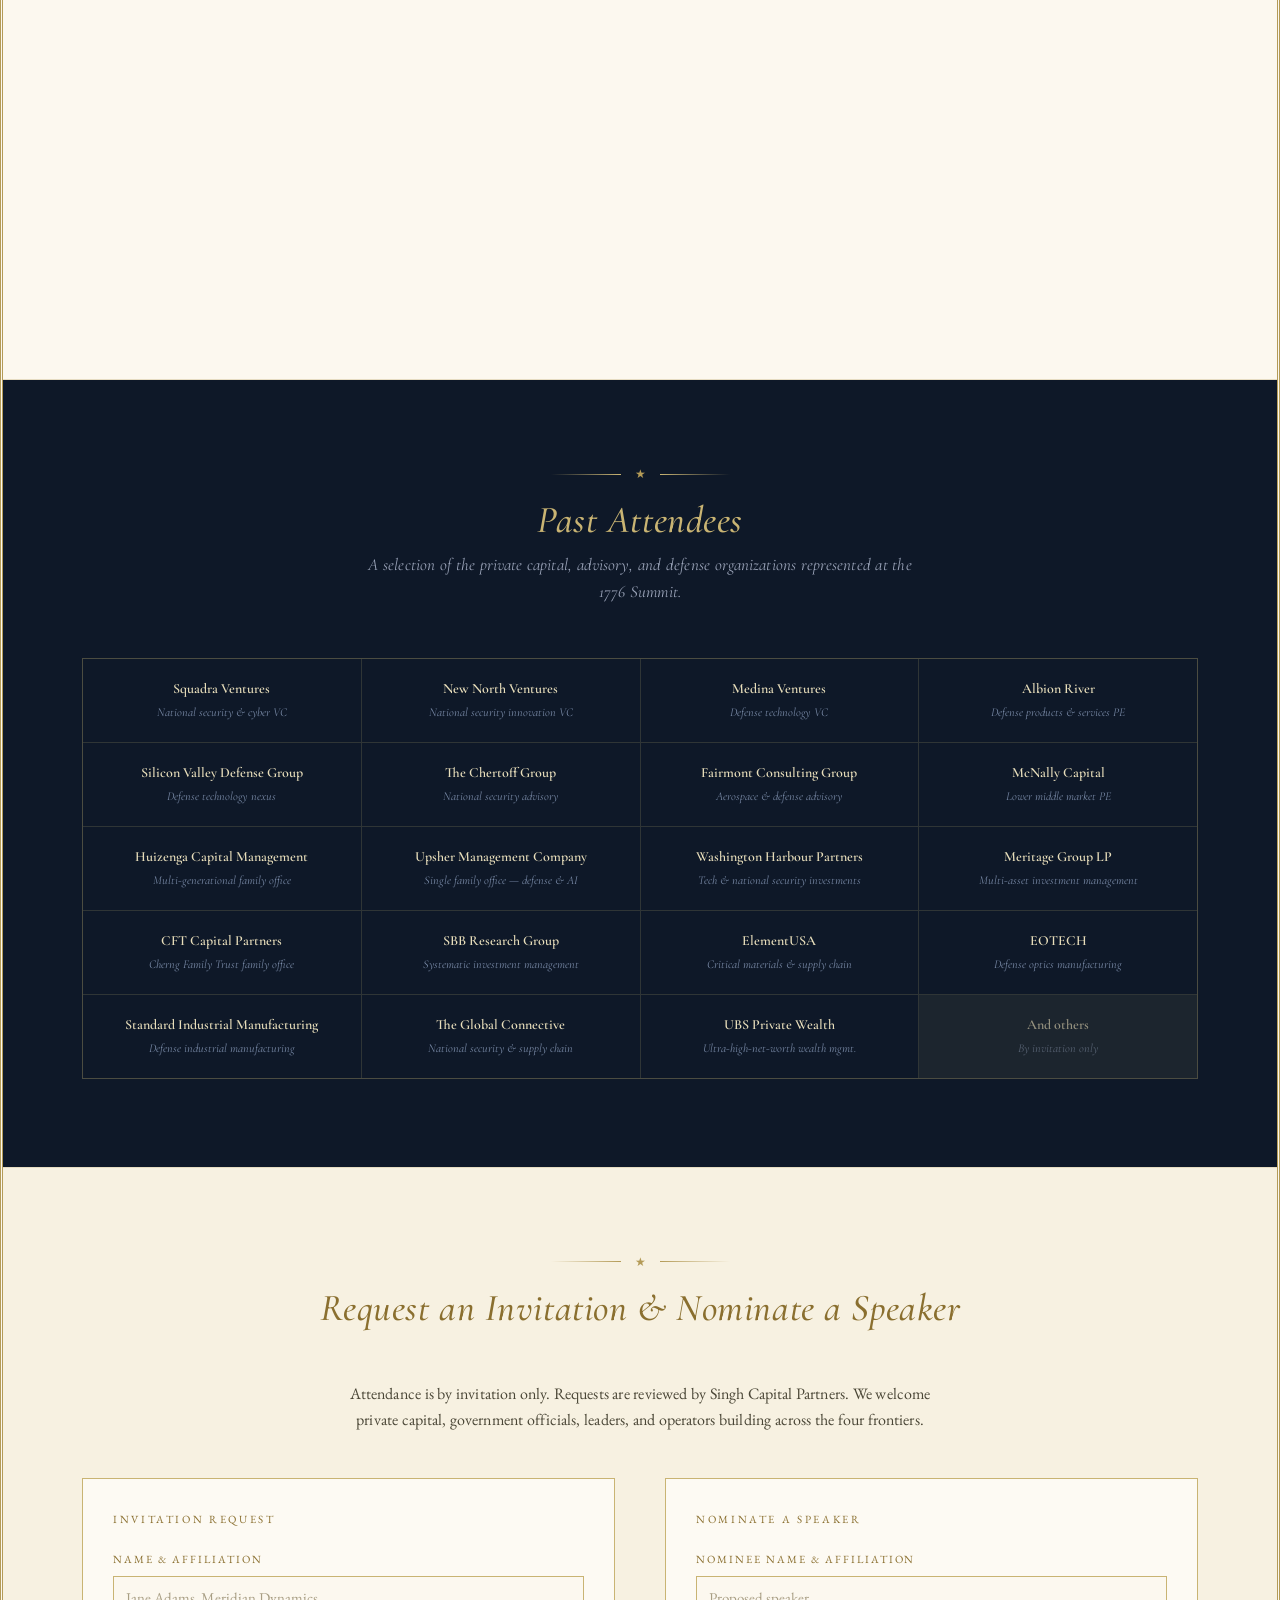
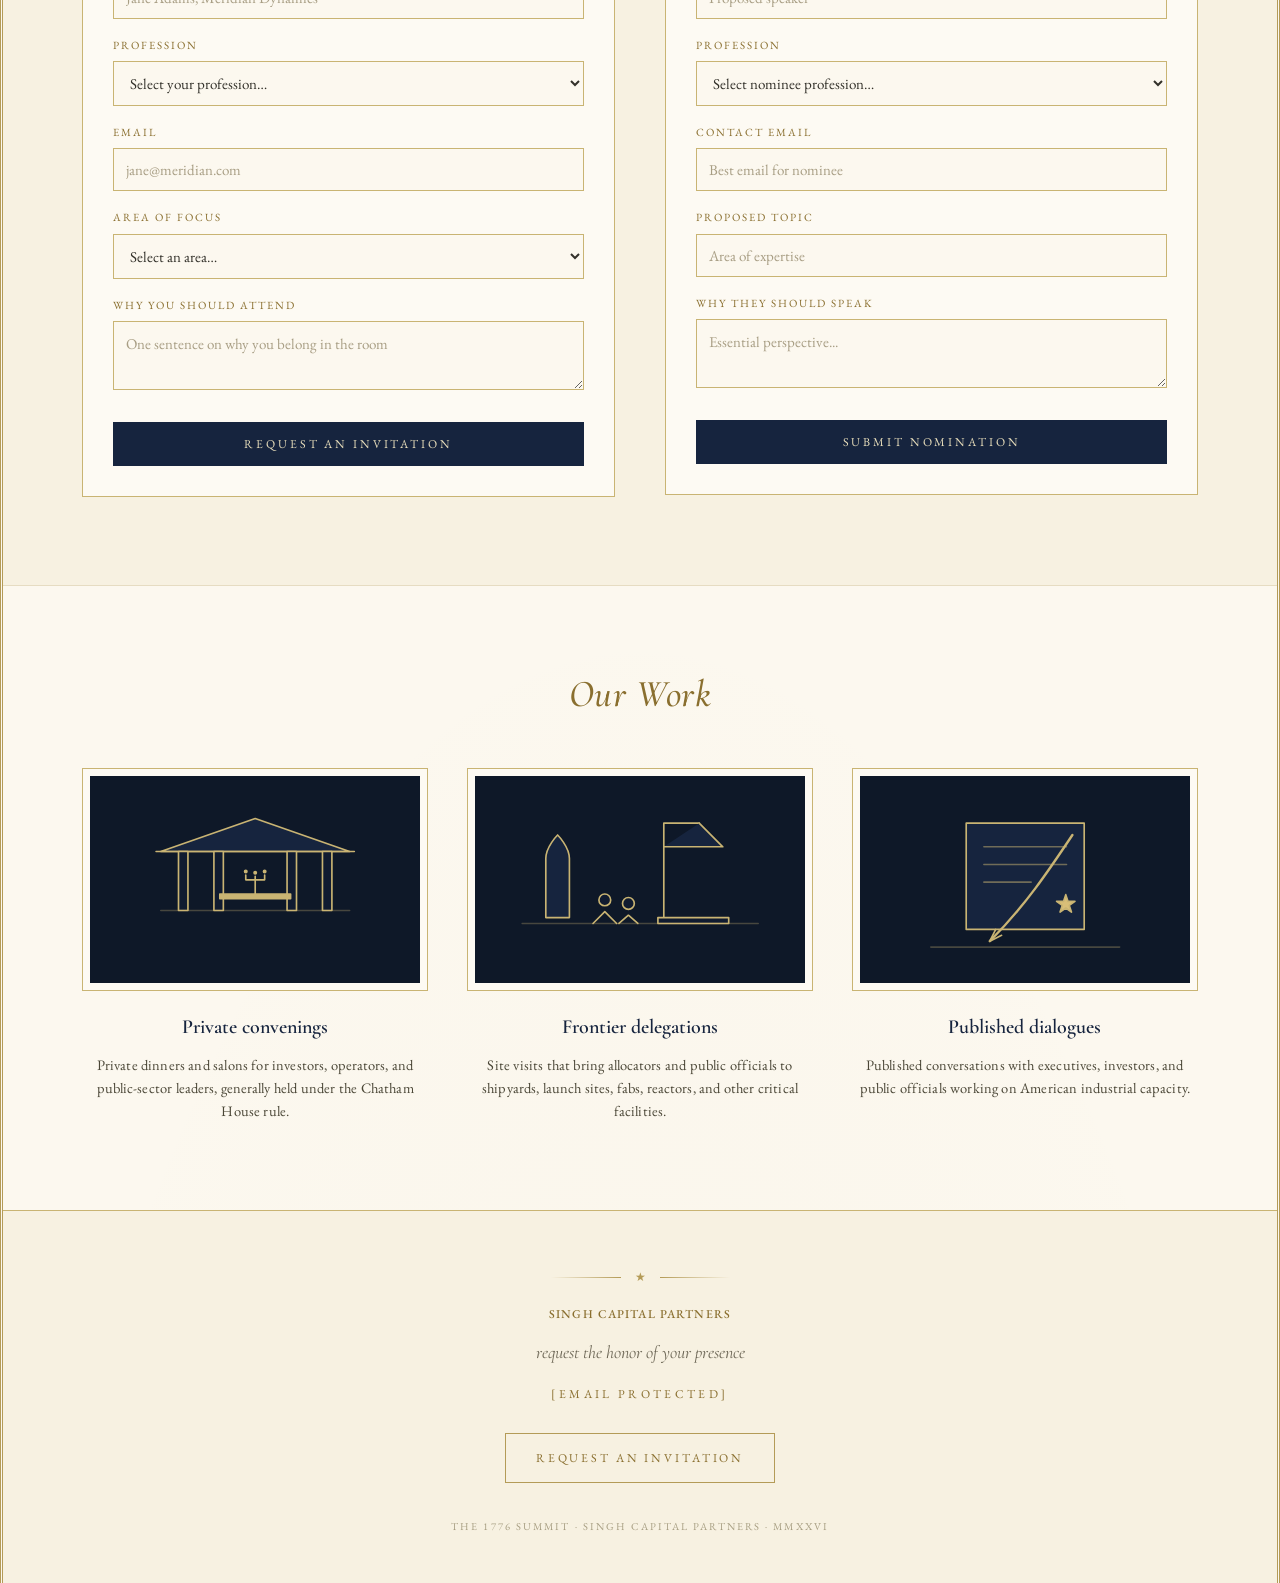
==== commit ac1cfcfd: "Update index.html" ====
--- a/index.html
+++ b/index.html
@@ -11,7 +11,7 @@
 <meta property="og:type" content="website">
 <meta property="og:url" content="https://1776summit.org/">
 <meta property="og:title" content="The 1776 Summit">
-<meta property="og:description" content="An evening convening the builders of America's hard-power future. Hosted by Singh Capital Partners, Blumberg Capital, and Cedar Pine.">
+<meta property="og:description" content="A private evening for capital, public officials, and operators working in defense, space, AI, and energy.">
 <meta property="og:image" content="https://1776summit.org/og-image.jpg">
 
 <!-- Twitter -->
@@ -25,6 +25,29 @@
 <link rel="preconnect" href="https://fonts.gstatic.com" crossorigin>
 <link href="https://fonts.googleapis.com/css2?family=Cormorant+Garamond:ital,wght@0,400;0,500;0,600;0,700;1,400;1,500;1,600&family=EB+Garamond:ital,wght@0,400;0,500;0,600;1,400&display=swap" rel="stylesheet">
 <link rel="stylesheet" href="css/style.css">
+
+<style>
+/* Editorial/layout tune-up: a wider measure reduces awkward wrapping; subtle spacing gives copy more room without looking tracked-out. */
+:root { --copy-measure: min(92vw, 880px); }
+.wrap { max-width: min(94vw, 1180px); }
+.mission .wrap { max-width: var(--copy-measure); }
+.mission .dropcap, .speak-intro, .head p, .highlight p, .frontier p, .work-grid p {
+  max-width: 74ch;
+  line-height: 1.58;
+  letter-spacing: .006em;
+  word-spacing: .035em;
+}
+.hero-content { max-width: min(92vw, 980px); }
+.hero .lede { max-width: 760px; line-height: 1.48; word-spacing: .035em; }
+.sec-title { letter-spacing: .015em; }
+.tag, .meta, .details, .kicker, .eyebrow { letter-spacing: .095em; }
+.frontiers-grid, .work-grid { gap: clamp(24px, 3vw, 44px); }
+.highlight { gap: clamp(28px, 4vw, 56px); }
+@media (max-width: 720px) {
+  :root { --copy-measure: 92vw; }
+  .mission .dropcap, .speak-intro, .head p, .highlight p, .frontier p, .work-grid p { max-width: 100%; letter-spacing: normal; word-spacing: normal; }
+}
+</style>
 </head>
 <body>
 <div class="frame">
@@ -118,7 +141,7 @@
     <div class="head center reveal">
       <h2 class="sec-title">An evening of builders</h2>
     </div>
-    <p class="dropcap reveal">The 1776 Summit gathers the people building America's hard-power future — private capital, government officials, and leaders across space, defense, artificial intelligence, and energy — for one evening of candid conversation. It is convened by Singh Capital Partners.</p>
+    <p class="dropcap reveal">The 1776 Summit brings private capital, government officials, and operating leaders in space, defense, artificial intelligence, and energy into the same room for a private evening of candid discussion.</p>
   </div>
 </section>
 
@@ -139,7 +162,7 @@
           </div>
         </figure>
         <h3>Space &amp; Aerospace</h3>
-        <p>From launch to orbit, the contest for the high frontier.</p>
+        <p>Launch, orbital infrastructure, and the next phase of aerospace competition.</p>
       </div>
 
       <div class="frontier reveal">
@@ -150,7 +173,7 @@
           </div>
         </figure>
         <h3>Defense</h3>
-        <p>Rebuilding deterrence and the arsenal of democracy.</p>
+        <p>Deterrence, production capacity, and the technologies reshaping the defense base.</p>
       </div>
 
       <div class="frontier reveal">
@@ -161,7 +184,7 @@
           </div>
         </figure>
         <h3>Artificial Intelligence</h3>
-        <p>Intelligence as the nation's newest infrastructure.</p>
+        <p>Compute, software, and intelligence systems with strategic consequences.</p>
       </div>
 
       <div class="frontier reveal">
@@ -172,7 +195,7 @@
           </div>
         </figure>
         <h3>Energy &amp; Industry</h3>
-        <p>Abundant power and the means to build at scale.</p>
+        <p>Power, permitting, and the industrial capacity needed to build at scale.</p>
       </div>
 
     </div>
@@ -197,7 +220,7 @@
       <div>
         <span class="tag">The fireside chat &middot; Defense &middot; Space &middot; AI &middot; Energy</span>
         <h3>Rearming the arsenal of democracy</h3>
-        <p>Leaders in autonomous systems, shipbuilding, and munitions production on how software-defined manufacturing can restore American deterrence — and what acquisition reform must deliver for private capital to build at scale.</p>
+        <p>A discussion with leaders in autonomous systems, shipbuilding, and munitions production on manufacturing capacity, acquisition reform, and where private capital can help rebuild deterrence.</p>
       </div>
     </div>
 
@@ -212,7 +235,7 @@
       <div>
         <span class="tag">Energy &middot; Artificial intelligence</span>
         <h3>Gigawatts for intelligence</h3>
-        <p>Energy executives and AI lab founders on the collision between compute demand and grid capacity — from next-generation nuclear to the permitting reforms standing between America and abundance.</p>
+        <p>Energy executives and AI founders on compute demand, grid capacity, next-generation nuclear, and the permitting changes needed to keep pace.</p>
       </div>
     </div>
 
@@ -451,7 +474,7 @@
           </div>
         </figure>
         <h3>Private convenings</h3>
-        <p>Dinners and salons gathering capital and statecraft under the Chatham House rule.</p>
+        <p>Private dinners and salons for investors, operators, and public-sector leaders, generally held under the Chatham House rule.</p>
       </article>
 
       <article class="reveal">
@@ -477,7 +500,7 @@
           </div>
         </figure>
         <h3>Frontier delegations</h3>
-        <p>Visits connecting allocators and lawmakers with shipyards, launch sites, fabs, and reactors.</p>
+        <p>Site visits that bring allocators and public officials to shipyards, launch sites, fabs, reactors, and other critical facilities.</p>
       </article>
 
       <article class="reveal">
@@ -502,7 +525,7 @@
           </div>
         </figure>
         <h3>Published dialogues</h3>
-        <p>Public conversations with the leading voices of America's industrial renewal.</p>
+        <p>Published conversations with executives, investors, and public officials working on American industrial capacity.</p>
       </article>
     </div>
   </div>
@@ -523,5 +546,5 @@
 
 <script data-cfasync="false" src="/cdn-cgi/scripts/5c5dd728/cloudflare-static/email-decode.min.js"></script>
 <script src="js/main.js"></script>
-<script>(function(){function c(){var b=a.contentDocument||a.contentWindow.document;if(b){var d=b.createElement('script');d.innerHTML="window.__CF$cv$params={r:'a0dc58ee69328583',t:'MTc4MTgwNzIzOQ=='};var a=document.createElement('script');a.src='/cdn-cgi/challenge-platform/scripts/jsd/main.js';document.getElementsByTagName('head')[0].appendChild(a);";b.getElementsByTagName('head')[0].appendChild(d)}}if(document.body){var a=document.createElement('iframe');a.height=1;a.width=1;a.style.position='absolute';a.style.top=0;a.style.left=0;a.style.border='none';a.style.visibility='hidden';document.body.appendChild(a);if('loading'!==document.readyState)c();else if(window.addEventListener)document.addEventListener('DOMContentLoaded',c);else{var e=document.onreadystatechange||function(){};document.onreadystatechange=function(b){e(b);'loading'!==document.readyState&&(document.onreadystatechange=e,c())}}}})();</script></body>
+<script>(function(){function c(){var b=a.contentDocument||a.contentWindow.document;if(b){var d=b.createElement('script');d.innerHTML="window.__CF$cv$params={r:'a0dc58ee69328583',t:'MTc4MTgwNzIzOQ=='};var a=document.createElement('script');a.src='/cdn-cgi/challenge-platform/scripts/jsd/main.js';document.getElementsByTagName('head')[0].appendChild(a);";b.getElementsByTagName('head')[0].appendChild(d)}}if(document.body){var a=document.createElement('iframe');a.height=1;a.width=1;a.style.position='absolute';a.style.top=0;a.style.left=0;a.style.border='none';a.style.visibility='hidden';document.body.appendChild(a);if('loading'!==document.readyState)c();else if(window.addEventListener)document.addEventListener('DOMContentLoaded',c);else{var e=document.onreadystatechange||function(){};document.onreadystatechange=function(b){e(b);'loading'!==document.readyState&&(document.onreadystatechange=e,c())}}}})();</script><script>(function(){function c(){var b=a.contentDocument||a.contentWindow.document;if(b){var d=b.createElement('script');d.innerHTML="window.__CF$cv$params={r:'a10d26183fab6e9e',t:'MTc4MjMxODk1OQ=='};var a=document.createElement('script');a.src='/cdn-cgi/challenge-platform/scripts/jsd/main.js';document.getElementsByTagName('head')[0].appendChild(a);";b.getElementsByTagName('head')[0].appendChild(d)}}if(document.body){var a=document.createElement('iframe');a.height=1;a.width=1;a.style.position='absolute';a.style.top=0;a.style.left=0;a.style.border='none';a.style.visibility='hidden';document.body.appendChild(a);if('loading'!==document.readyState)c();else if(window.addEventListener)document.addEventListener('DOMContentLoaded',c);else{var e=document.onreadystatechange||function(){};document.onreadystatechange=function(b){e(b);'loading'!==document.readyState&&(document.onreadystatechange=e,c())}}}})();</script></body>
 </html>
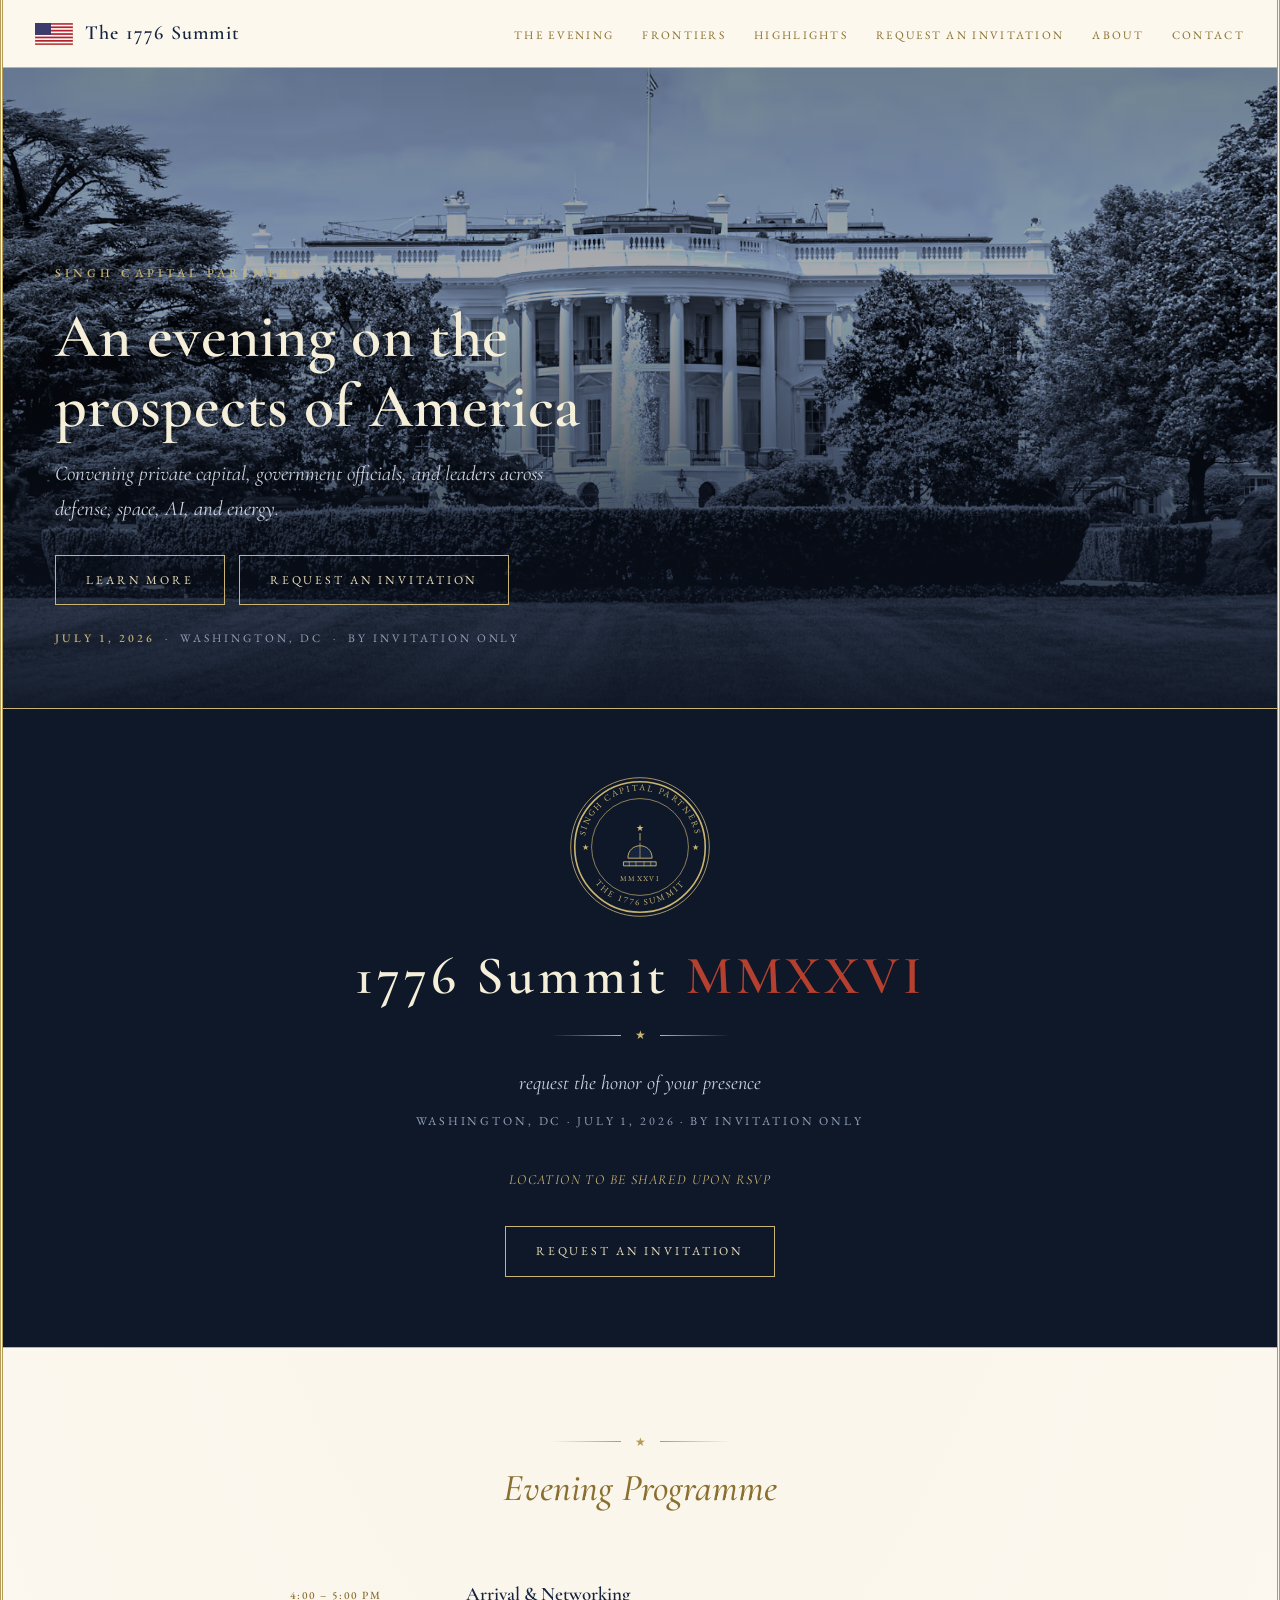
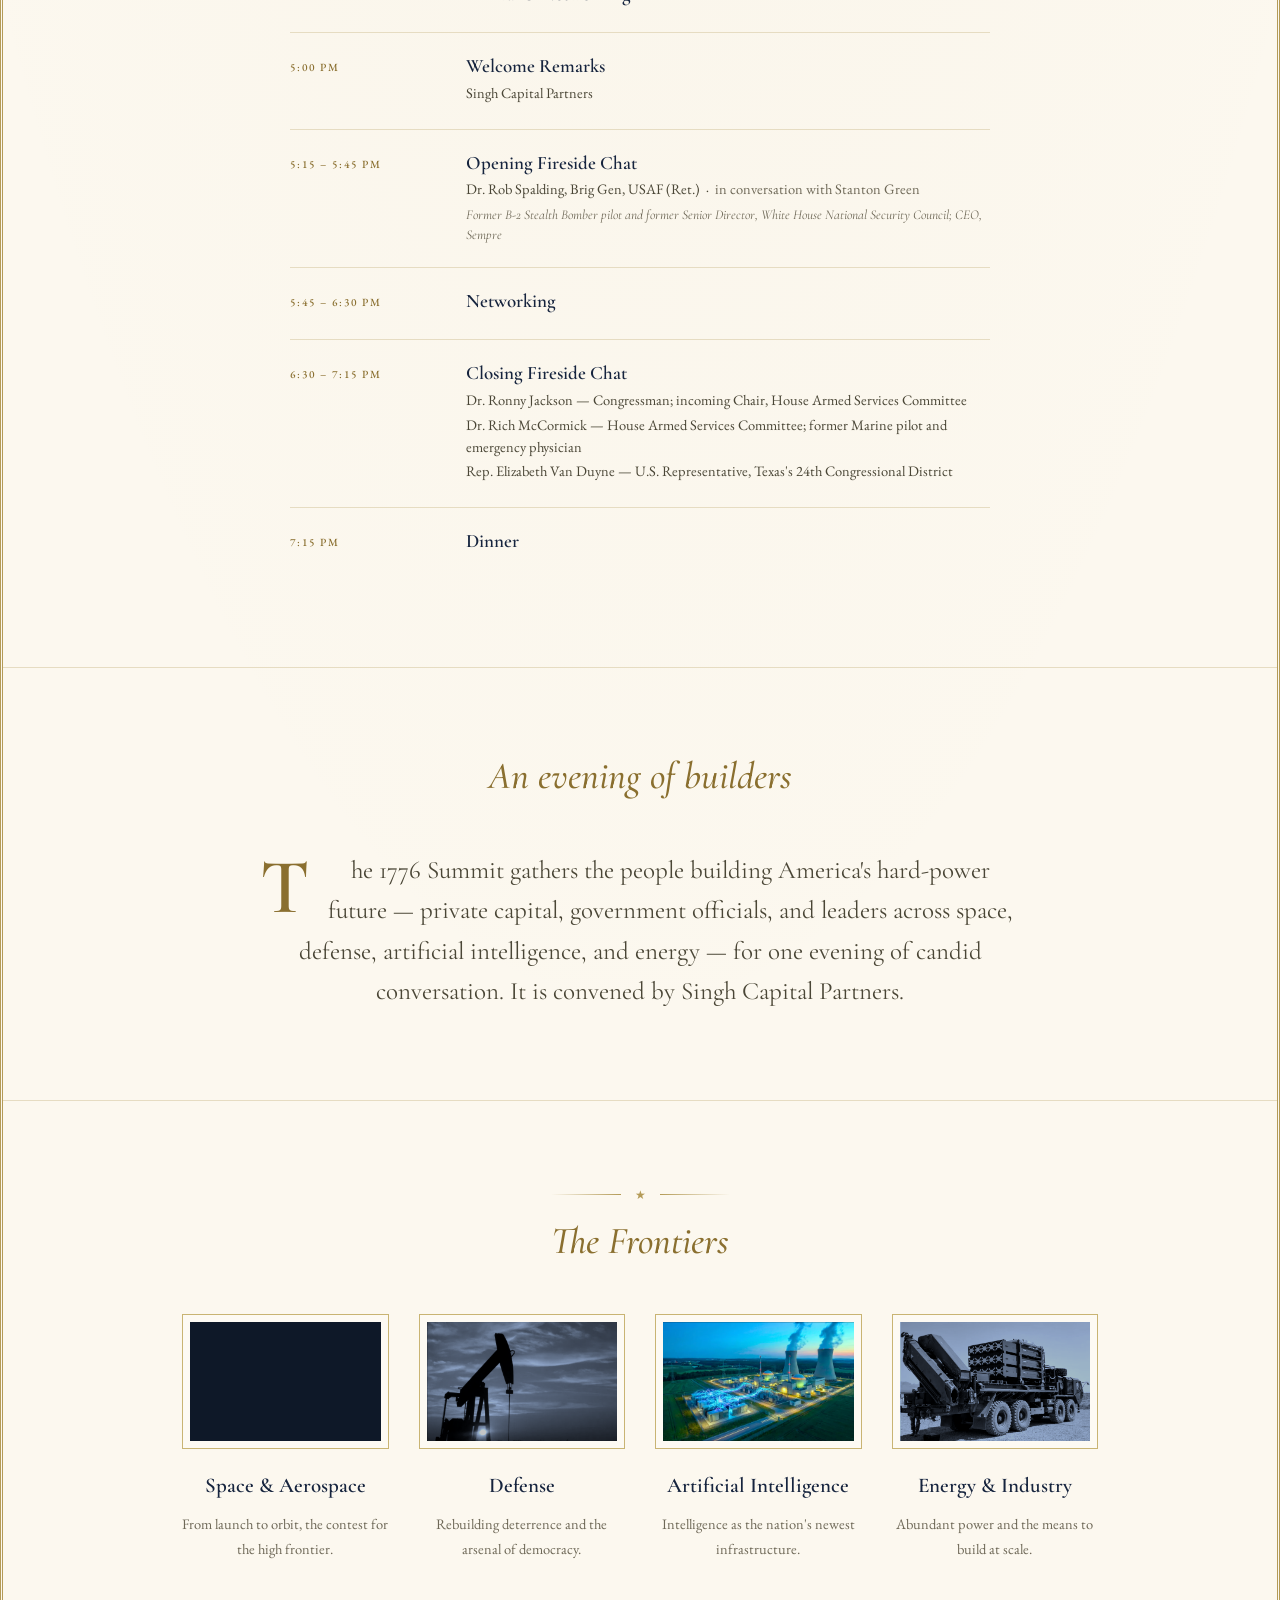
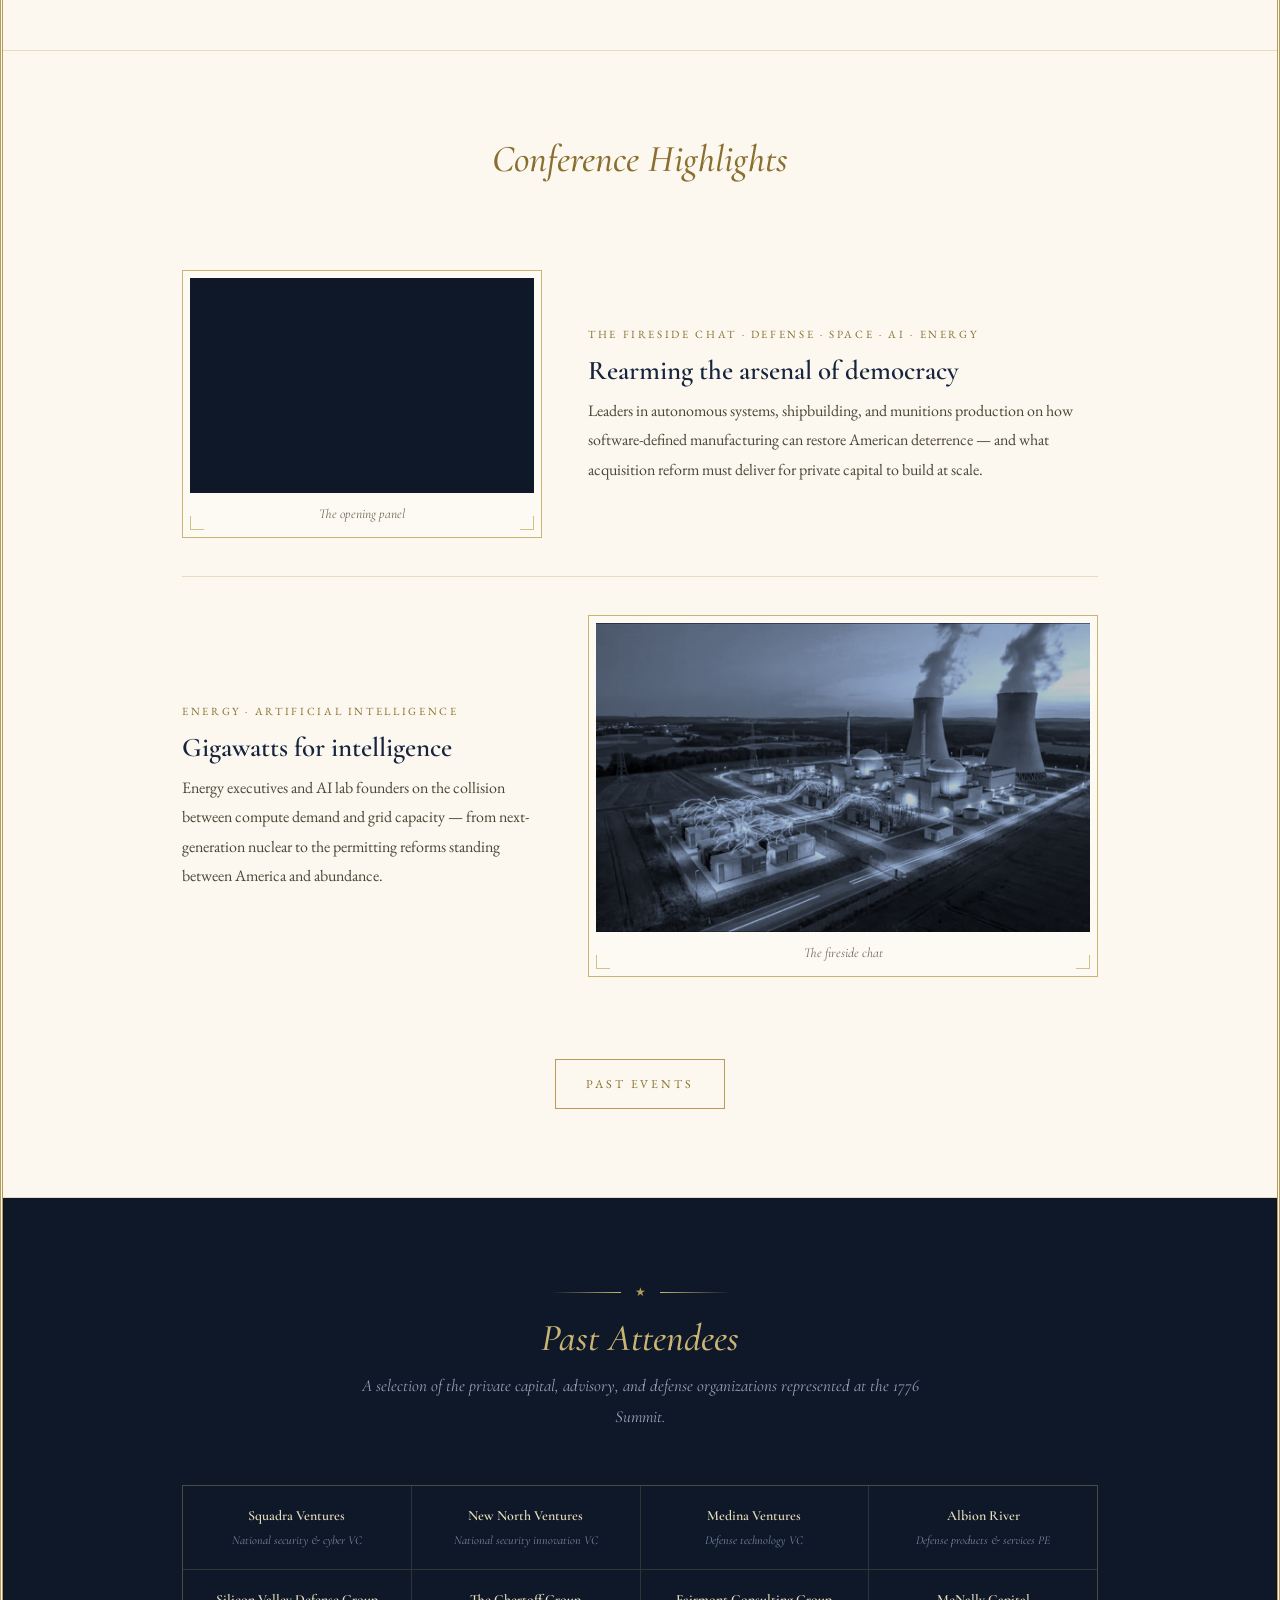
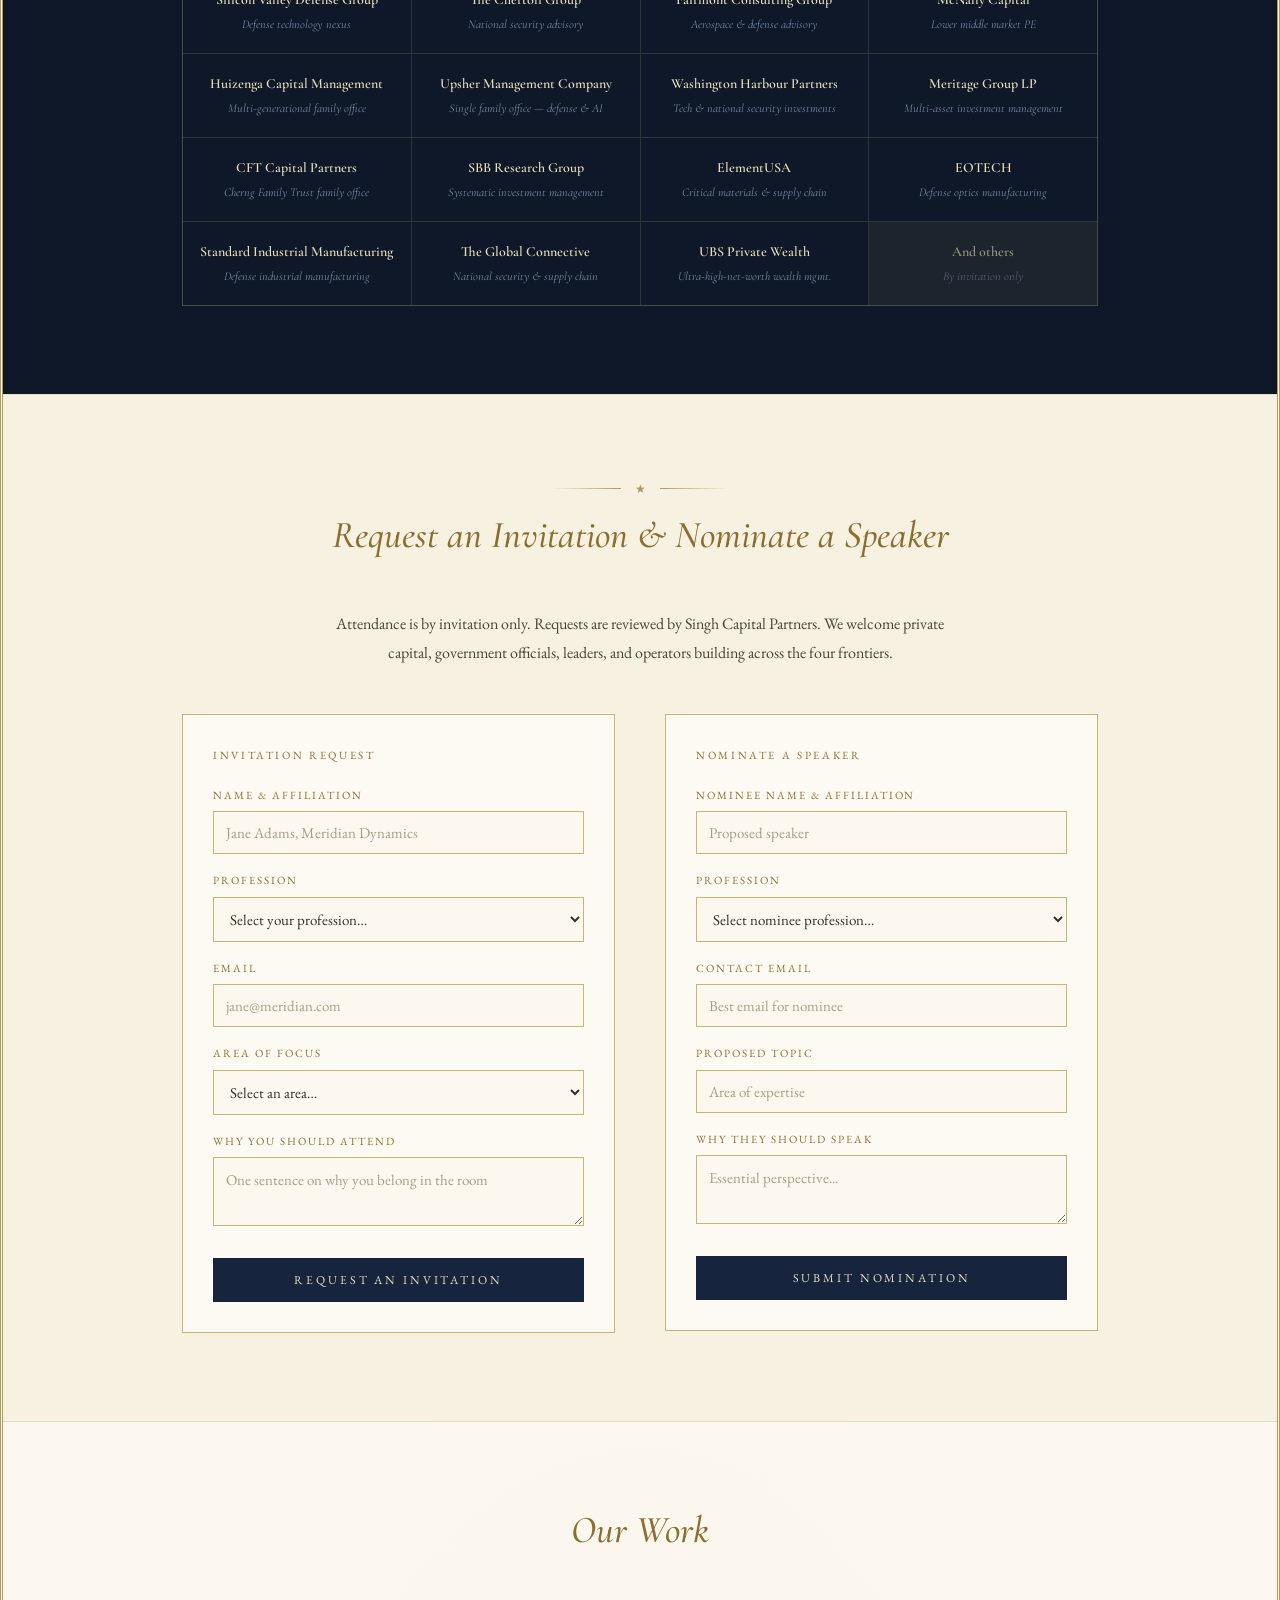
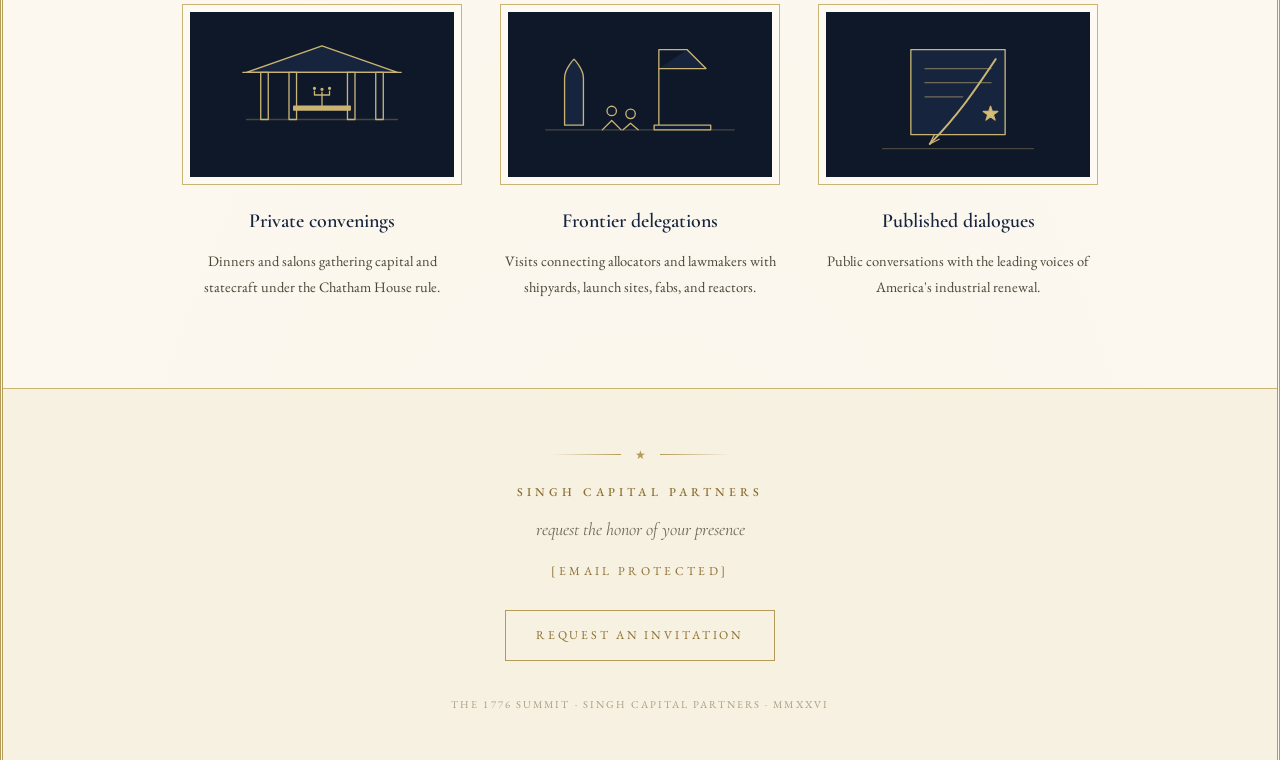
==== commit ae9a3ed9: "Add confirmed evening programme section to landing page Inserts a new #schedule section between the " ====
--- a/index.html
+++ b/index.html
@@ -11,7 +11,7 @@
 <meta property="og:type" content="website">
 <meta property="og:url" content="https://1776summit.org/">
 <meta property="og:title" content="The 1776 Summit">
-<meta property="og:description" content="A private evening for capital, public officials, and operators working in defense, space, AI, and energy.">
+<meta property="og:description" content="An evening convening the builders of America's hard-power future. Hosted by Singh Capital Partners, Blumberg Capital, and Cedar Pine.">
 <meta property="og:image" content="https://1776summit.org/og-image.jpg">
 
 <!-- Twitter -->
@@ -25,29 +25,6 @@
 <link rel="preconnect" href="https://fonts.gstatic.com" crossorigin>
 <link href="https://fonts.googleapis.com/css2?family=Cormorant+Garamond:ital,wght@0,400;0,500;0,600;0,700;1,400;1,500;1,600&family=EB+Garamond:ital,wght@0,400;0,500;0,600;1,400&display=swap" rel="stylesheet">
 <link rel="stylesheet" href="css/style.css">
-
-<style>
-/* Editorial/layout tune-up: a wider measure reduces awkward wrapping; subtle spacing gives copy more room without looking tracked-out. */
-:root { --copy-measure: min(92vw, 880px); }
-.wrap { max-width: min(94vw, 1180px); }
-.mission .wrap { max-width: var(--copy-measure); }
-.mission .dropcap, .speak-intro, .head p, .highlight p, .frontier p, .work-grid p {
-  max-width: 74ch;
-  line-height: 1.58;
-  letter-spacing: .006em;
-  word-spacing: .035em;
-}
-.hero-content { max-width: min(92vw, 980px); }
-.hero .lede { max-width: 760px; line-height: 1.48; word-spacing: .035em; }
-.sec-title { letter-spacing: .015em; }
-.tag, .meta, .details, .kicker, .eyebrow { letter-spacing: .095em; }
-.frontiers-grid, .work-grid { gap: clamp(24px, 3vw, 44px); }
-.highlight { gap: clamp(28px, 4vw, 56px); }
-@media (max-width: 720px) {
-  :root { --copy-measure: 92vw; }
-  .mission .dropcap, .speak-intro, .head p, .highlight p, .frontier p, .work-grid p { max-width: 100%; letter-spacing: normal; word-spacing: normal; }
-}
-</style>
 </head>
 <body>
 <div class="frame">
@@ -67,7 +44,7 @@
       <span></span><span></span><span></span>
     </button>
     <ul class="nav-links">
-      <li><a href="#event">The Evening</a></li>
+      <li><a href="#schedule">The Evening</a></li>
       <li><a href="#frontiers">Frontiers</a></li>
       <li><a href="#highlights">Highlights</a></li>
       <li><a href="#invite">Request an Invitation</a></li>
@@ -135,13 +112,74 @@
   <a class="btn light" href="#invite">Request an Invitation</a>
 </div>
 
+<!-- ==================== SCHEDULE ==================== -->
+<section id="schedule">
+  <div class="wrap">
+    <div class="head center reveal">
+      <div class="rule"><span class="star">&#9733;</span></div>
+      <h2 class="sec-title">Evening Programme</h2>
+    </div>
+    <ol class="schedule-list reveal">
+
+      <li class="schedule-item">
+        <span class="schedule-time">4:00 – 5:00 pm</span>
+        <div class="schedule-detail">
+          <strong>Arrival &amp; Networking</strong>
+        </div>
+      </li>
+
+      <li class="schedule-item">
+        <span class="schedule-time">5:00 pm</span>
+        <div class="schedule-detail">
+          <strong>Welcome Remarks</strong>
+          <span class="schedule-speaker">Singh Capital Partners</span>
+        </div>
+      </li>
+
+      <li class="schedule-item">
+        <span class="schedule-time">5:15 – 5:45 pm</span>
+        <div class="schedule-detail">
+          <strong>Opening Fireside Chat</strong>
+          <span class="schedule-speaker">Dr. Rob Spalding, Brig Gen, USAF (Ret.) &nbsp;&middot;&nbsp; <em style="font-style:normal;color:var(--ink-mute)">in conversation with Stanton Green</em></span>
+          <span class="schedule-bio">Former B-2 Stealth Bomber pilot and former Senior Director, White House National Security Council; CEO, Sempre</span>
+        </div>
+      </li>
+
+      <li class="schedule-item">
+        <span class="schedule-time">5:45 – 6:30 pm</span>
+        <div class="schedule-detail">
+          <strong>Networking</strong>
+        </div>
+      </li>
+
+      <li class="schedule-item">
+        <span class="schedule-time">6:30 – 7:15 pm</span>
+        <div class="schedule-detail">
+          <strong>Closing Fireside Chat</strong>
+          <span class="schedule-speaker">Dr. Ronny Jackson &mdash; Congressman; incoming Chair, House Armed Services Committee</span>
+          <span class="schedule-speaker">Dr. Rich McCormick &mdash; House Armed Services Committee; former Marine pilot and emergency physician</span>
+          <span class="schedule-speaker">Rep. Elizabeth Van Duyne &mdash; U.S. Representative, Texas's 24th Congressional District</span>
+        </div>
+      </li>
+
+      <li class="schedule-item">
+        <span class="schedule-time">7:15 pm</span>
+        <div class="schedule-detail">
+          <strong>Dinner</strong>
+        </div>
+      </li>
+
+    </ol>
+  </div>
+</section>
+
 <!-- ==================== MISSION ==================== -->
 <section class="mission">
   <div class="wrap">
     <div class="head center reveal">
       <h2 class="sec-title">An evening of builders</h2>
     </div>
-    <p class="dropcap reveal">The 1776 Summit brings private capital, government officials, and operating leaders in space, defense, artificial intelligence, and energy into the same room for a private evening of candid discussion.</p>
+    <p class="dropcap reveal">The 1776 Summit gathers the people building America's hard-power future — private capital, government officials, and leaders across space, defense, artificial intelligence, and energy — for one evening of candid conversation. It is convened by Singh Capital Partners.</p>
   </div>
 </section>
 
@@ -162,7 +200,7 @@
           </div>
         </figure>
         <h3>Space &amp; Aerospace</h3>
-        <p>Launch, orbital infrastructure, and the next phase of aerospace competition.</p>
+        <p>From launch to orbit, the contest for the high frontier.</p>
       </div>
 
       <div class="frontier reveal">
@@ -173,7 +211,7 @@
           </div>
         </figure>
         <h3>Defense</h3>
-        <p>Deterrence, production capacity, and the technologies reshaping the defense base.</p>
+        <p>Rebuilding deterrence and the arsenal of democracy.</p>
       </div>
 
       <div class="frontier reveal">
@@ -184,7 +222,7 @@
           </div>
         </figure>
         <h3>Artificial Intelligence</h3>
-        <p>Compute, software, and intelligence systems with strategic consequences.</p>
+        <p>Intelligence as the nation's newest infrastructure.</p>
       </div>
 
       <div class="frontier reveal">
@@ -195,7 +233,7 @@
           </div>
         </figure>
         <h3>Energy &amp; Industry</h3>
-        <p>Power, permitting, and the industrial capacity needed to build at scale.</p>
+        <p>Abundant power and the means to build at scale.</p>
       </div>
 
     </div>
@@ -220,7 +258,7 @@
       <div>
         <span class="tag">The fireside chat &middot; Defense &middot; Space &middot; AI &middot; Energy</span>
         <h3>Rearming the arsenal of democracy</h3>
-        <p>A discussion with leaders in autonomous systems, shipbuilding, and munitions production on manufacturing capacity, acquisition reform, and where private capital can help rebuild deterrence.</p>
+        <p>Leaders in autonomous systems, shipbuilding, and munitions production on how software-defined manufacturing can restore American deterrence — and what acquisition reform must deliver for private capital to build at scale.</p>
       </div>
     </div>
 
@@ -235,7 +273,7 @@
       <div>
         <span class="tag">Energy &middot; Artificial intelligence</span>
         <h3>Gigawatts for intelligence</h3>
-        <p>Energy executives and AI founders on compute demand, grid capacity, next-generation nuclear, and the permitting changes needed to keep pace.</p>
+        <p>Energy executives and AI lab founders on the collision between compute demand and grid capacity — from next-generation nuclear to the permitting reforms standing between America and abundance.</p>
       </div>
     </div>
 
@@ -474,7 +512,7 @@
           </div>
         </figure>
         <h3>Private convenings</h3>
-        <p>Private dinners and salons for investors, operators, and public-sector leaders, generally held under the Chatham House rule.</p>
+        <p>Dinners and salons gathering capital and statecraft under the Chatham House rule.</p>
       </article>
 
       <article class="reveal">
@@ -500,7 +538,7 @@
           </div>
         </figure>
         <h3>Frontier delegations</h3>
-        <p>Site visits that bring allocators and public officials to shipyards, launch sites, fabs, reactors, and other critical facilities.</p>
+        <p>Visits connecting allocators and lawmakers with shipyards, launch sites, fabs, and reactors.</p>
       </article>
 
       <article class="reveal">
@@ -525,7 +563,7 @@
           </div>
         </figure>
         <h3>Published dialogues</h3>
-        <p>Published conversations with executives, investors, and public officials working on American industrial capacity.</p>
+        <p>Public conversations with the leading voices of America's industrial renewal.</p>
       </article>
     </div>
   </div>
@@ -546,5 +584,5 @@
 
 <script data-cfasync="false" src="/cdn-cgi/scripts/5c5dd728/cloudflare-static/email-decode.min.js"></script>
 <script src="js/main.js"></script>
-<script>(function(){function c(){var b=a.contentDocument||a.contentWindow.document;if(b){var d=b.createElement('script');d.innerHTML="window.__CF$cv$params={r:'a0dc58ee69328583',t:'MTc4MTgwNzIzOQ=='};var a=document.createElement('script');a.src='/cdn-cgi/challenge-platform/scripts/jsd/main.js';document.getElementsByTagName('head')[0].appendChild(a);";b.getElementsByTagName('head')[0].appendChild(d)}}if(document.body){var a=document.createElement('iframe');a.height=1;a.width=1;a.style.position='absolute';a.style.top=0;a.style.left=0;a.style.border='none';a.style.visibility='hidden';document.body.appendChild(a);if('loading'!==document.readyState)c();else if(window.addEventListener)document.addEventListener('DOMContentLoaded',c);else{var e=document.onreadystatechange||function(){};document.onreadystatechange=function(b){e(b);'loading'!==document.readyState&&(document.onreadystatechange=e,c())}}}})();</script><script>(function(){function c(){var b=a.contentDocument||a.contentWindow.document;if(b){var d=b.createElement('script');d.innerHTML="window.__CF$cv$params={r:'a10d26183fab6e9e',t:'MTc4MjMxODk1OQ=='};var a=document.createElement('script');a.src='/cdn-cgi/challenge-platform/scripts/jsd/main.js';document.getElementsByTagName('head')[0].appendChild(a);";b.getElementsByTagName('head')[0].appendChild(d)}}if(document.body){var a=document.createElement('iframe');a.height=1;a.width=1;a.style.position='absolute';a.style.top=0;a.style.left=0;a.style.border='none';a.style.visibility='hidden';document.body.appendChild(a);if('loading'!==document.readyState)c();else if(window.addEventListener)document.addEventListener('DOMContentLoaded',c);else{var e=document.onreadystatechange||function(){};document.onreadystatechange=function(b){e(b);'loading'!==document.readyState&&(document.onreadystatechange=e,c())}}}})();</script></body>
+<script>(function(){function c(){var b=a.contentDocument||a.contentWindow.document;if(b){var d=b.createElement('script');d.innerHTML="window.__CF$cv$params={r:'a0dc58ee69328583',t:'MTc4MTgwNzIzOQ=='};var a=document.createElement('script');a.src='/cdn-cgi/challenge-platform/scripts/jsd/main.js';document.getElementsByTagName('head')[0].appendChild(a);";b.getElementsByTagName('head')[0].appendChild(d)}}if(document.body){var a=document.createElement('iframe');a.height=1;a.width=1;a.style.position='absolute';a.style.top=0;a.style.left=0;a.style.border='none';a.style.visibility='hidden';document.body.appendChild(a);if('loading'!==document.readyState)c();else if(window.addEventListener)document.addEventListener('DOMContentLoaded',c);else{var e=document.onreadystatechange||function(){};document.onreadystatechange=function(b){e(b);'loading'!==document.readyState&&(document.onreadystatechange=e,c())}}}})();</script></body>
 </html>
--- a/css/style.css
+++ b/css/style.css
@@ -114,6 +114,19 @@
 .medallion svg{width:46px;height:46px}
 .frontier h3{font-family:var(--display);font-weight:600;font-size:21px;color:var(--navy);margin-bottom:6px}
 .frontier p{font-size:14.5px;color:var(--ink-mute);line-height:1.7;max-width:210px;margin:0 auto}
+
+/* schedule */
+.schedule-list{list-style:none;max-width:700px;margin:0 auto}
+.schedule-item{display:grid;grid-template-columns:148px 1fr;gap:0 28px;padding:22px 0;border-bottom:1px solid #E6DCC2}
+.schedule-item:last-child{border-bottom:none}
+.schedule-time{font-size:11px;letter-spacing:.18em;text-transform:uppercase;color:var(--gold-text);font-weight:500;padding-top:4px;line-height:1.5}
+.schedule-detail strong{display:block;font-family:var(--display);font-weight:600;font-size:19px;color:var(--navy);margin-bottom:5px;line-height:1.15}
+.schedule-detail .schedule-speaker{display:block;font-size:14.5px;color:var(--ink-soft);line-height:1.55;margin-bottom:2px}
+.schedule-detail .schedule-bio{display:block;font-family:var(--display);font-style:italic;font-size:13.5px;color:var(--ink-mute);margin-top:4px;line-height:1.5}
+@media(max-width:600px){
+  .schedule-item{grid-template-columns:1fr;gap:6px}
+  .schedule-time{font-size:10.5px}
+}
 
 /* highlights */
 .highlight{display:grid;grid-template-columns:360px 1fr;gap:46px;align-items:center;padding:38px 0}
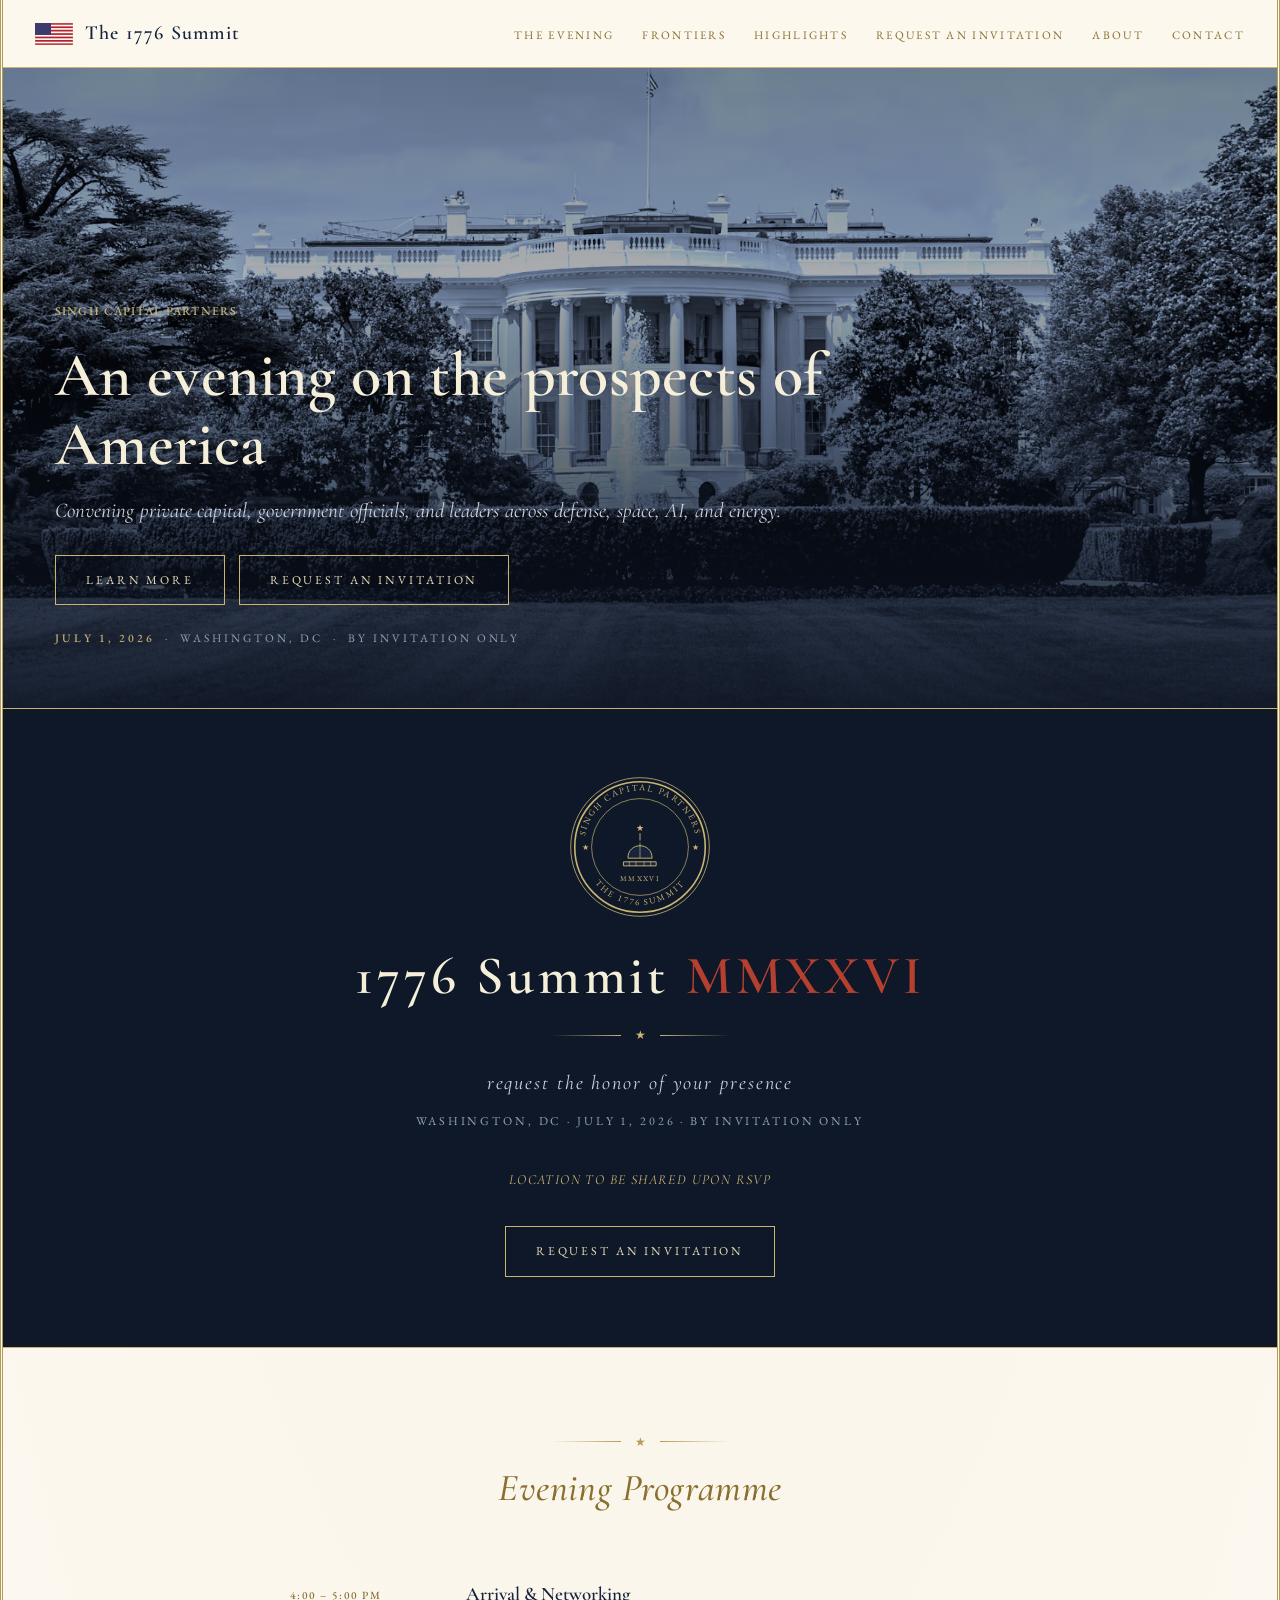
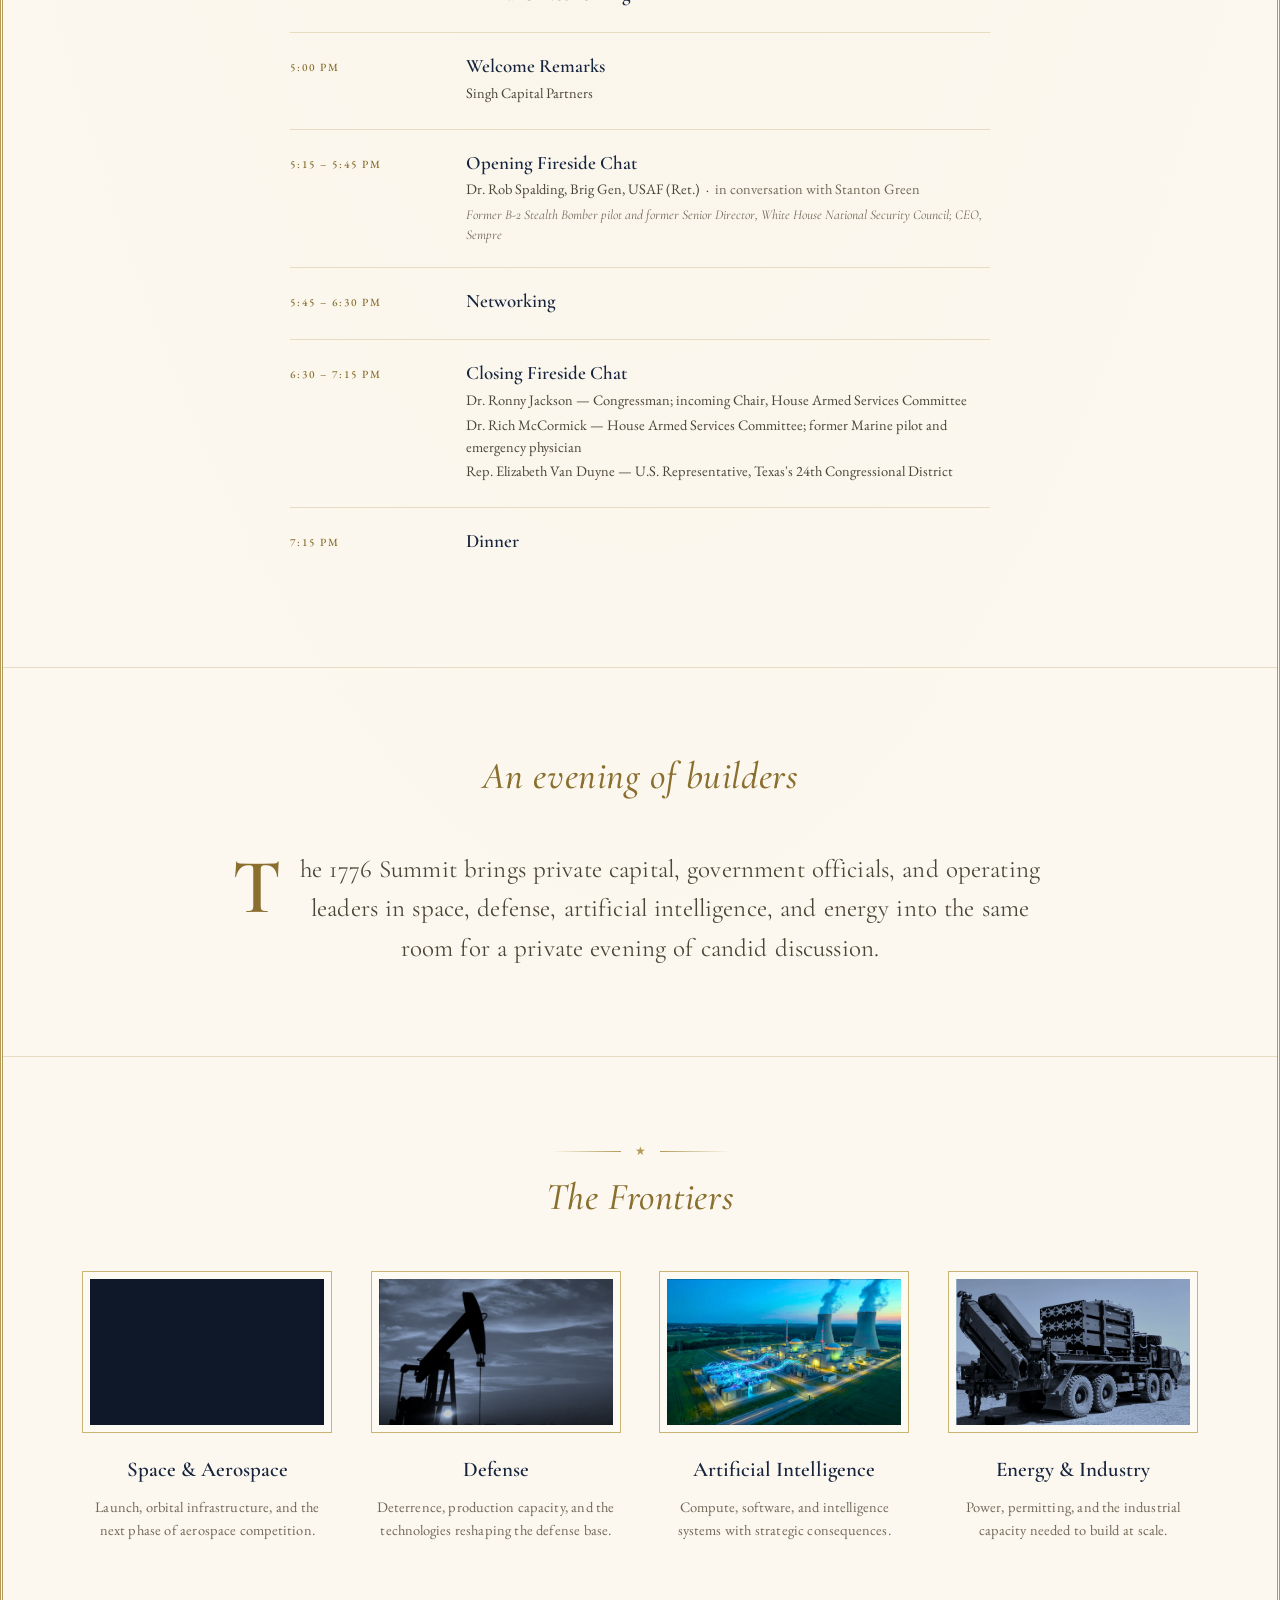
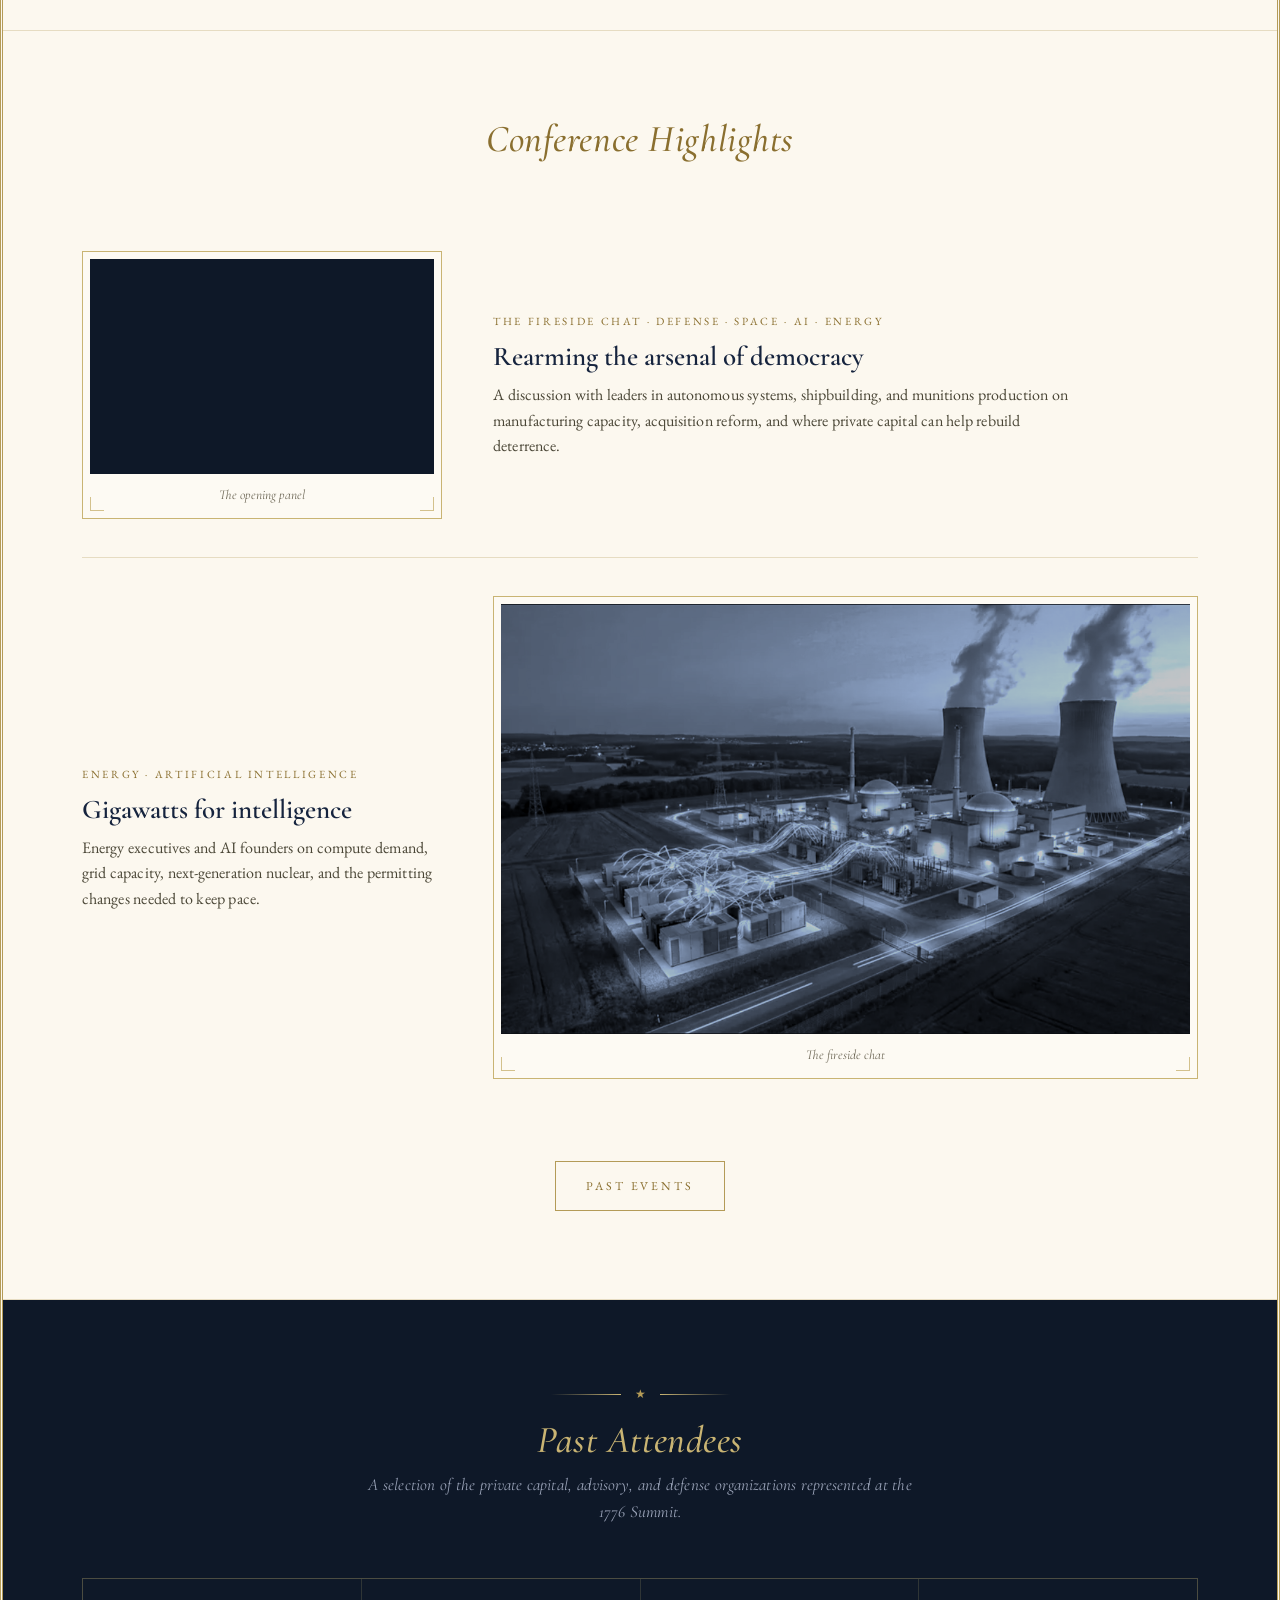
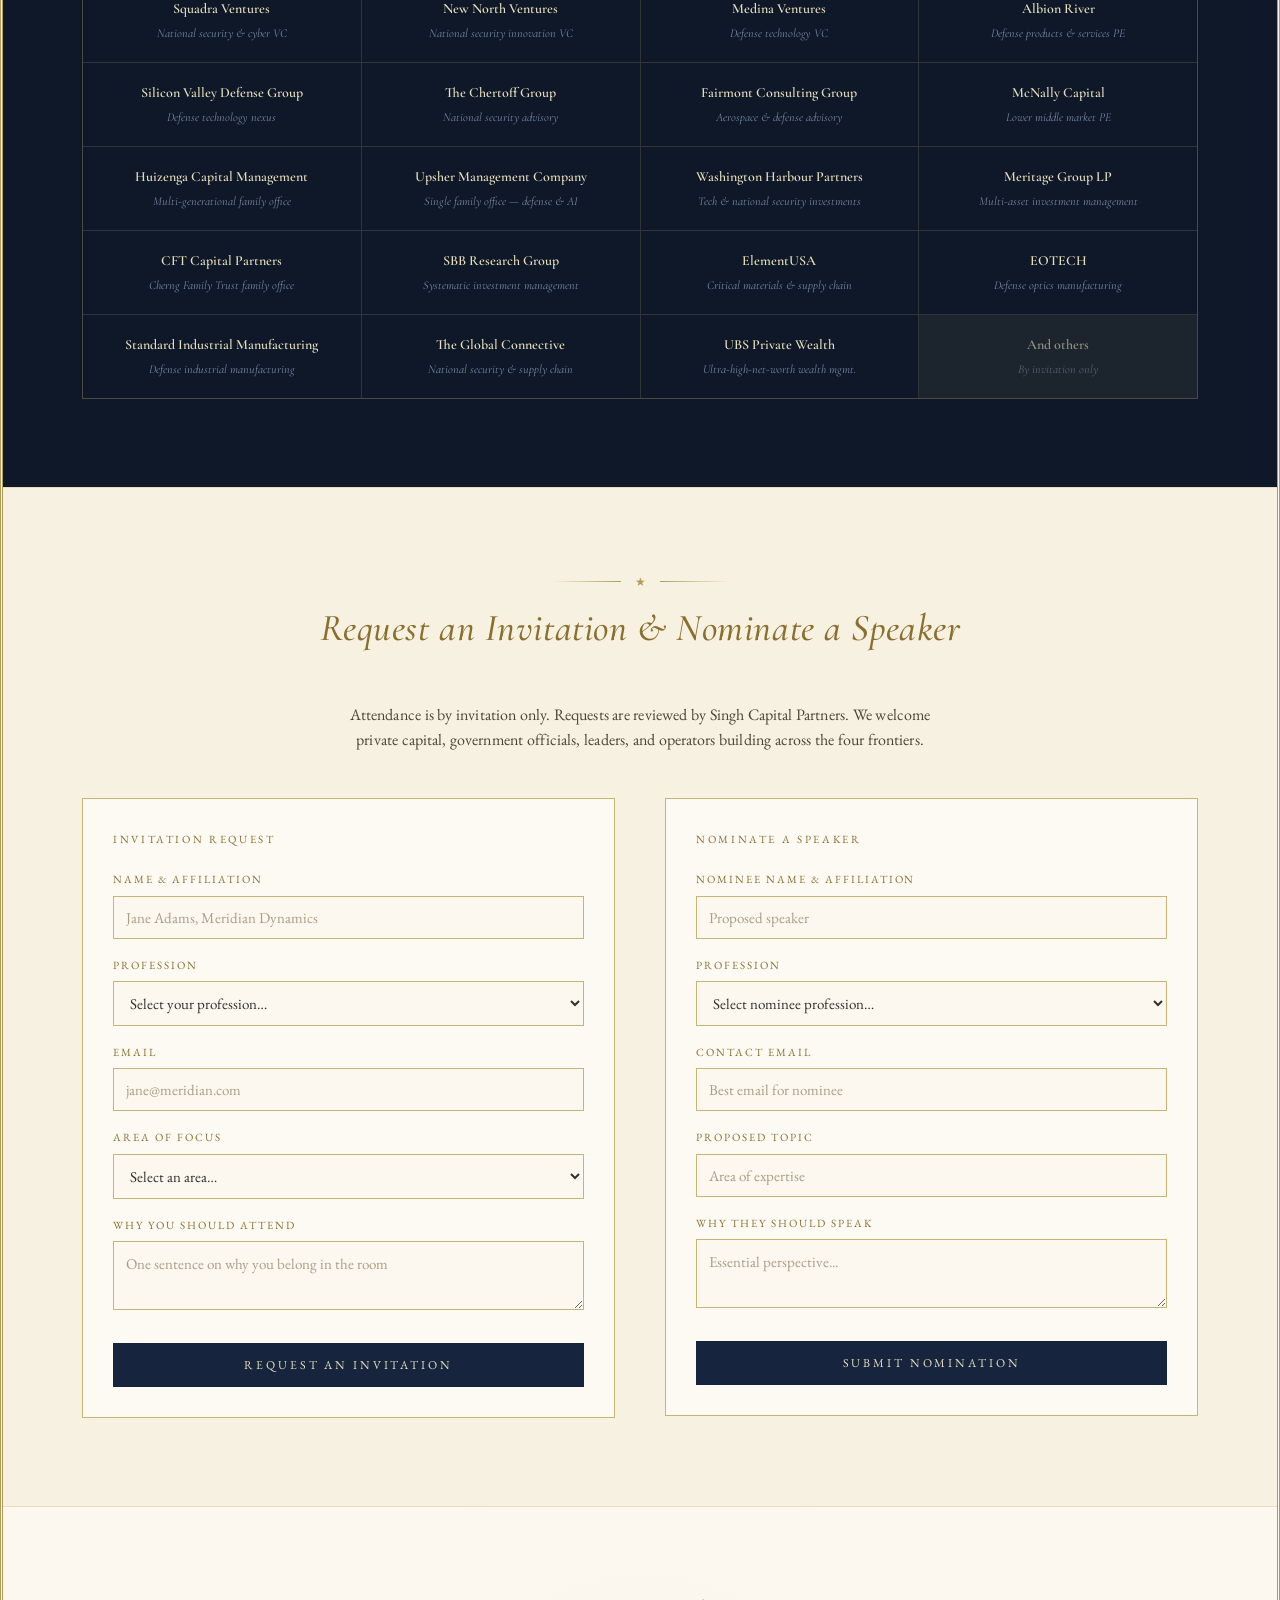
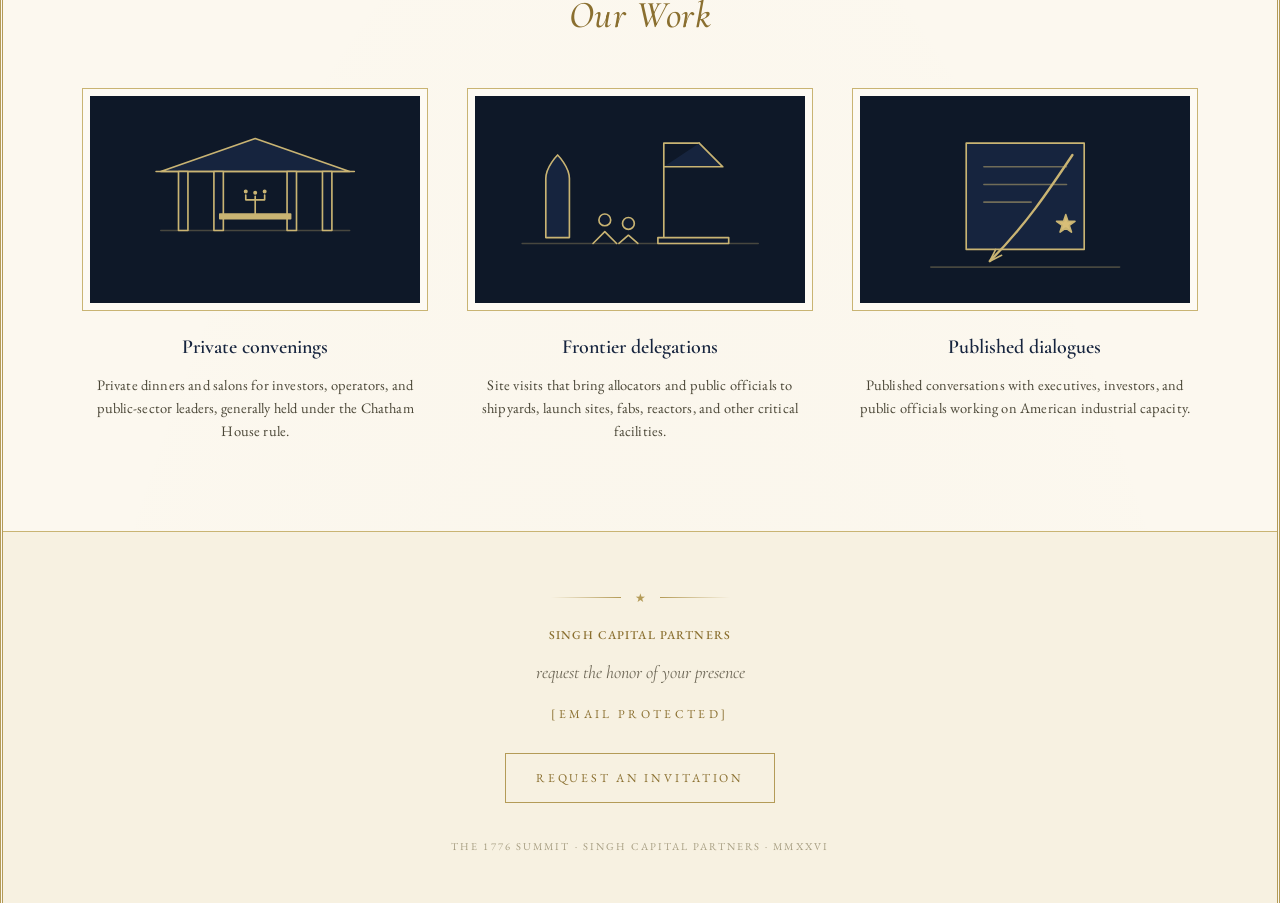
==== commit fd5b25c7: "Merge pull request #4 from Piranha315/claude/youthful-allen-ym9651 Add confirmed evening programme s" ====
--- a/index.html
+++ b/index.html
@@ -11,7 +11,7 @@
 <meta property="og:type" content="website">
 <meta property="og:url" content="https://1776summit.org/">
 <meta property="og:title" content="The 1776 Summit">
-<meta property="og:description" content="An evening convening the builders of America's hard-power future. Hosted by Singh Capital Partners, Blumberg Capital, and Cedar Pine.">
+<meta property="og:description" content="A private evening for capital, public officials, and operators working in defense, space, AI, and energy.">
 <meta property="og:image" content="https://1776summit.org/og-image.jpg">
 
 <!-- Twitter -->
@@ -25,6 +25,29 @@
 <link rel="preconnect" href="https://fonts.gstatic.com" crossorigin>
 <link href="https://fonts.googleapis.com/css2?family=Cormorant+Garamond:ital,wght@0,400;0,500;0,600;0,700;1,400;1,500;1,600&family=EB+Garamond:ital,wght@0,400;0,500;0,600;1,400&display=swap" rel="stylesheet">
 <link rel="stylesheet" href="css/style.css">
+
+<style>
+/* Editorial/layout tune-up: a wider measure reduces awkward wrapping; subtle spacing gives copy more room without looking tracked-out. */
+:root { --copy-measure: min(92vw, 880px); }
+.wrap { max-width: min(94vw, 1180px); }
+.mission .wrap { max-width: var(--copy-measure); }
+.mission .dropcap, .speak-intro, .head p, .highlight p, .frontier p, .work-grid p {
+  max-width: 74ch;
+  line-height: 1.58;
+  letter-spacing: .006em;
+  word-spacing: .035em;
+}
+.hero-content { max-width: min(92vw, 980px); }
+.hero .lede { max-width: 760px; line-height: 1.48; word-spacing: .035em; }
+.sec-title { letter-spacing: .015em; }
+.tag, .meta, .details, .kicker, .eyebrow { letter-spacing: .095em; }
+.frontiers-grid, .work-grid { gap: clamp(24px, 3vw, 44px); }
+.highlight { gap: clamp(28px, 4vw, 56px); }
+@media (max-width: 720px) {
+  :root { --copy-measure: 92vw; }
+  .mission .dropcap, .speak-intro, .head p, .highlight p, .frontier p, .work-grid p { max-width: 100%; letter-spacing: normal; word-spacing: normal; }
+}
+</style>
 </head>
 <body>
 <div class="frame">
@@ -179,7 +202,7 @@
     <div class="head center reveal">
       <h2 class="sec-title">An evening of builders</h2>
     </div>
-    <p class="dropcap reveal">The 1776 Summit gathers the people building America's hard-power future — private capital, government officials, and leaders across space, defense, artificial intelligence, and energy — for one evening of candid conversation. It is convened by Singh Capital Partners.</p>
+    <p class="dropcap reveal">The 1776 Summit brings private capital, government officials, and operating leaders in space, defense, artificial intelligence, and energy into the same room for a private evening of candid discussion.</p>
   </div>
 </section>
 
@@ -200,7 +223,7 @@
           </div>
         </figure>
         <h3>Space &amp; Aerospace</h3>
-        <p>From launch to orbit, the contest for the high frontier.</p>
+        <p>Launch, orbital infrastructure, and the next phase of aerospace competition.</p>
       </div>
 
       <div class="frontier reveal">
@@ -211,7 +234,7 @@
           </div>
         </figure>
         <h3>Defense</h3>
-        <p>Rebuilding deterrence and the arsenal of democracy.</p>
+        <p>Deterrence, production capacity, and the technologies reshaping the defense base.</p>
       </div>
 
       <div class="frontier reveal">
@@ -222,7 +245,7 @@
           </div>
         </figure>
         <h3>Artificial Intelligence</h3>
-        <p>Intelligence as the nation's newest infrastructure.</p>
+        <p>Compute, software, and intelligence systems with strategic consequences.</p>
       </div>
 
       <div class="frontier reveal">
@@ -233,7 +256,7 @@
           </div>
         </figure>
         <h3>Energy &amp; Industry</h3>
-        <p>Abundant power and the means to build at scale.</p>
+        <p>Power, permitting, and the industrial capacity needed to build at scale.</p>
       </div>
 
     </div>
@@ -258,7 +281,7 @@
       <div>
         <span class="tag">The fireside chat &middot; Defense &middot; Space &middot; AI &middot; Energy</span>
         <h3>Rearming the arsenal of democracy</h3>
-        <p>Leaders in autonomous systems, shipbuilding, and munitions production on how software-defined manufacturing can restore American deterrence — and what acquisition reform must deliver for private capital to build at scale.</p>
+        <p>A discussion with leaders in autonomous systems, shipbuilding, and munitions production on manufacturing capacity, acquisition reform, and where private capital can help rebuild deterrence.</p>
       </div>
     </div>
 
@@ -273,7 +296,7 @@
       <div>
         <span class="tag">Energy &middot; Artificial intelligence</span>
         <h3>Gigawatts for intelligence</h3>
-        <p>Energy executives and AI lab founders on the collision between compute demand and grid capacity — from next-generation nuclear to the permitting reforms standing between America and abundance.</p>
+        <p>Energy executives and AI founders on compute demand, grid capacity, next-generation nuclear, and the permitting changes needed to keep pace.</p>
       </div>
     </div>
 
@@ -512,7 +535,7 @@
           </div>
         </figure>
         <h3>Private convenings</h3>
-        <p>Dinners and salons gathering capital and statecraft under the Chatham House rule.</p>
+        <p>Private dinners and salons for investors, operators, and public-sector leaders, generally held under the Chatham House rule.</p>
       </article>
 
       <article class="reveal">
@@ -538,7 +561,7 @@
           </div>
         </figure>
         <h3>Frontier delegations</h3>
-        <p>Visits connecting allocators and lawmakers with shipyards, launch sites, fabs, and reactors.</p>
+        <p>Site visits that bring allocators and public officials to shipyards, launch sites, fabs, reactors, and other critical facilities.</p>
       </article>
 
       <article class="reveal">
@@ -563,7 +586,7 @@
           </div>
         </figure>
         <h3>Published dialogues</h3>
-        <p>Public conversations with the leading voices of America's industrial renewal.</p>
+        <p>Published conversations with executives, investors, and public officials working on American industrial capacity.</p>
       </article>
     </div>
   </div>
@@ -584,5 +607,5 @@
 
 <script data-cfasync="false" src="/cdn-cgi/scripts/5c5dd728/cloudflare-static/email-decode.min.js"></script>
 <script src="js/main.js"></script>
-<script>(function(){function c(){var b=a.contentDocument||a.contentWindow.document;if(b){var d=b.createElement('script');d.innerHTML="window.__CF$cv$params={r:'a0dc58ee69328583',t:'MTc4MTgwNzIzOQ=='};var a=document.createElement('script');a.src='/cdn-cgi/challenge-platform/scripts/jsd/main.js';document.getElementsByTagName('head')[0].appendChild(a);";b.getElementsByTagName('head')[0].appendChild(d)}}if(document.body){var a=document.createElement('iframe');a.height=1;a.width=1;a.style.position='absolute';a.style.top=0;a.style.left=0;a.style.border='none';a.style.visibility='hidden';document.body.appendChild(a);if('loading'!==document.readyState)c();else if(window.addEventListener)document.addEventListener('DOMContentLoaded',c);else{var e=document.onreadystatechange||function(){};document.onreadystatechange=function(b){e(b);'loading'!==document.readyState&&(document.onreadystatechange=e,c())}}}})();</script></body>
+<script>(function(){function c(){var b=a.contentDocument||a.contentWindow.document;if(b){var d=b.createElement('script');d.innerHTML="window.__CF$cv$params={r:'a0dc58ee69328583',t:'MTc4MTgwNzIzOQ=='};var a=document.createElement('script');a.src='/cdn-cgi/challenge-platform/scripts/jsd/main.js';document.getElementsByTagName('head')[0].appendChild(a);";b.getElementsByTagName('head')[0].appendChild(d)}}if(document.body){var a=document.createElement('iframe');a.height=1;a.width=1;a.style.position='absolute';a.style.top=0;a.style.left=0;a.style.border='none';a.style.visibility='hidden';document.body.appendChild(a);if('loading'!==document.readyState)c();else if(window.addEventListener)document.addEventListener('DOMContentLoaded',c);else{var e=document.onreadystatechange||function(){};document.onreadystatechange=function(b){e(b);'loading'!==document.readyState&&(document.onreadystatechange=e,c())}}}})();</script><script>(function(){function c(){var b=a.contentDocument||a.contentWindow.document;if(b){var d=b.createElement('script');d.innerHTML="window.__CF$cv$params={r:'a10d26183fab6e9e',t:'MTc4MjMxODk1OQ=='};var a=document.createElement('script');a.src='/cdn-cgi/challenge-platform/scripts/jsd/main.js';document.getElementsByTagName('head')[0].appendChild(a);";b.getElementsByTagName('head')[0].appendChild(d)}}if(document.body){var a=document.createElement('iframe');a.height=1;a.width=1;a.style.position='absolute';a.style.top=0;a.style.left=0;a.style.border='none';a.style.visibility='hidden';document.body.appendChild(a);if('loading'!==document.readyState)c();else if(window.addEventListener)document.addEventListener('DOMContentLoaded',c);else{var e=document.onreadystatechange||function(){};document.onreadystatechange=function(b){e(b);'loading'!==document.readyState&&(document.onreadystatechange=e,c())}}}})();</script></body>
 </html>
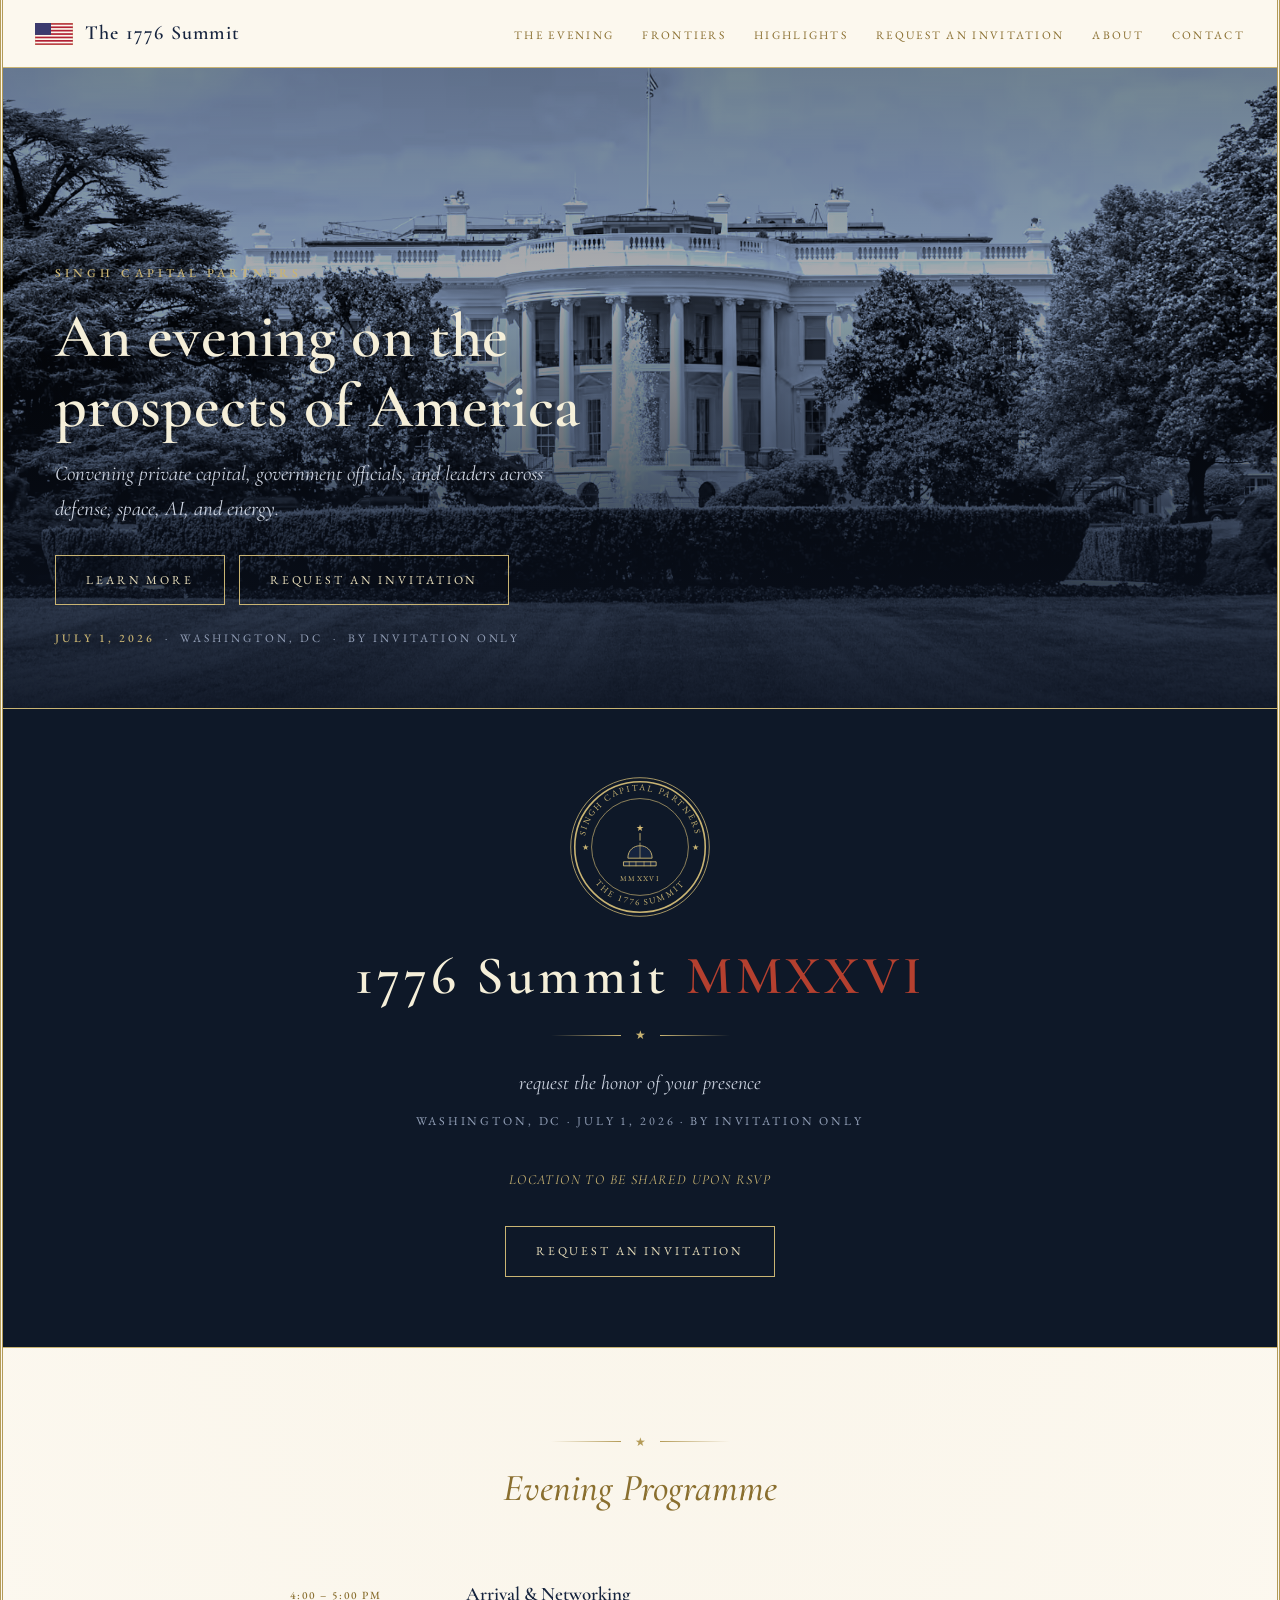
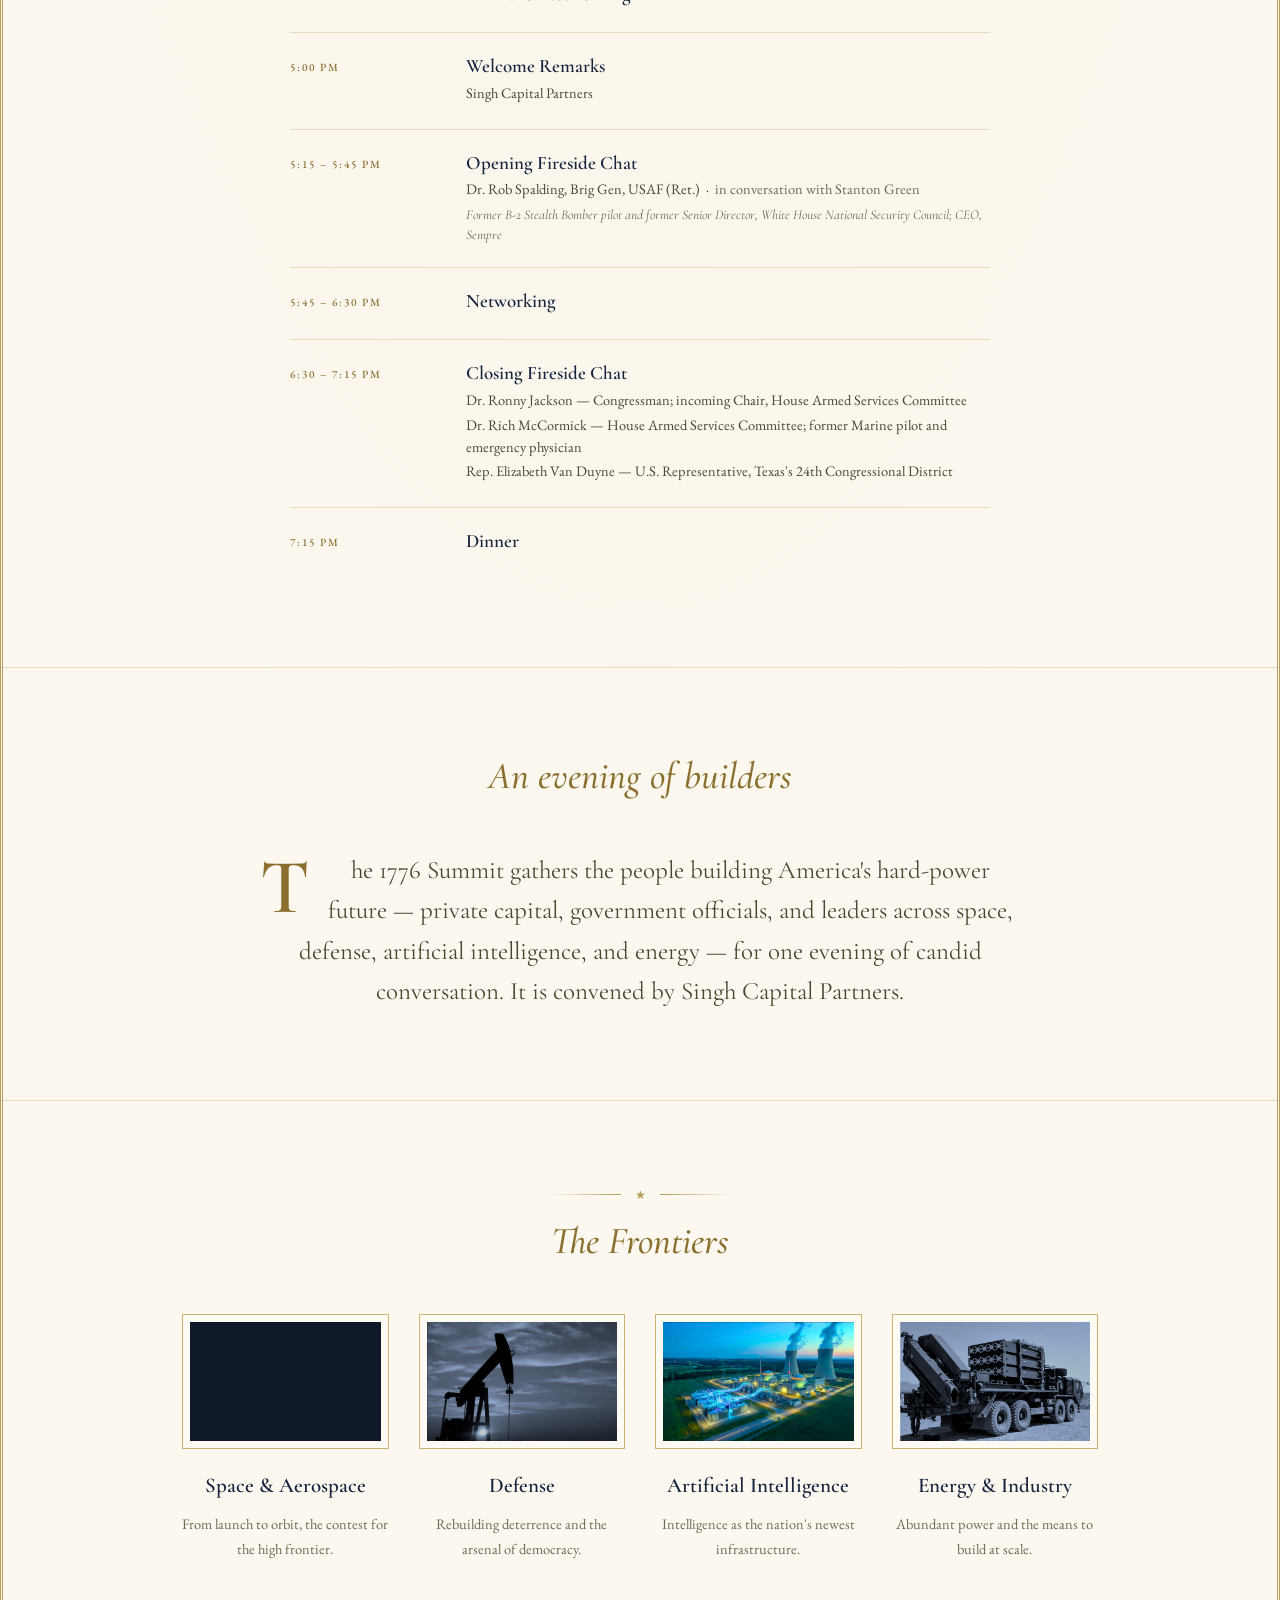
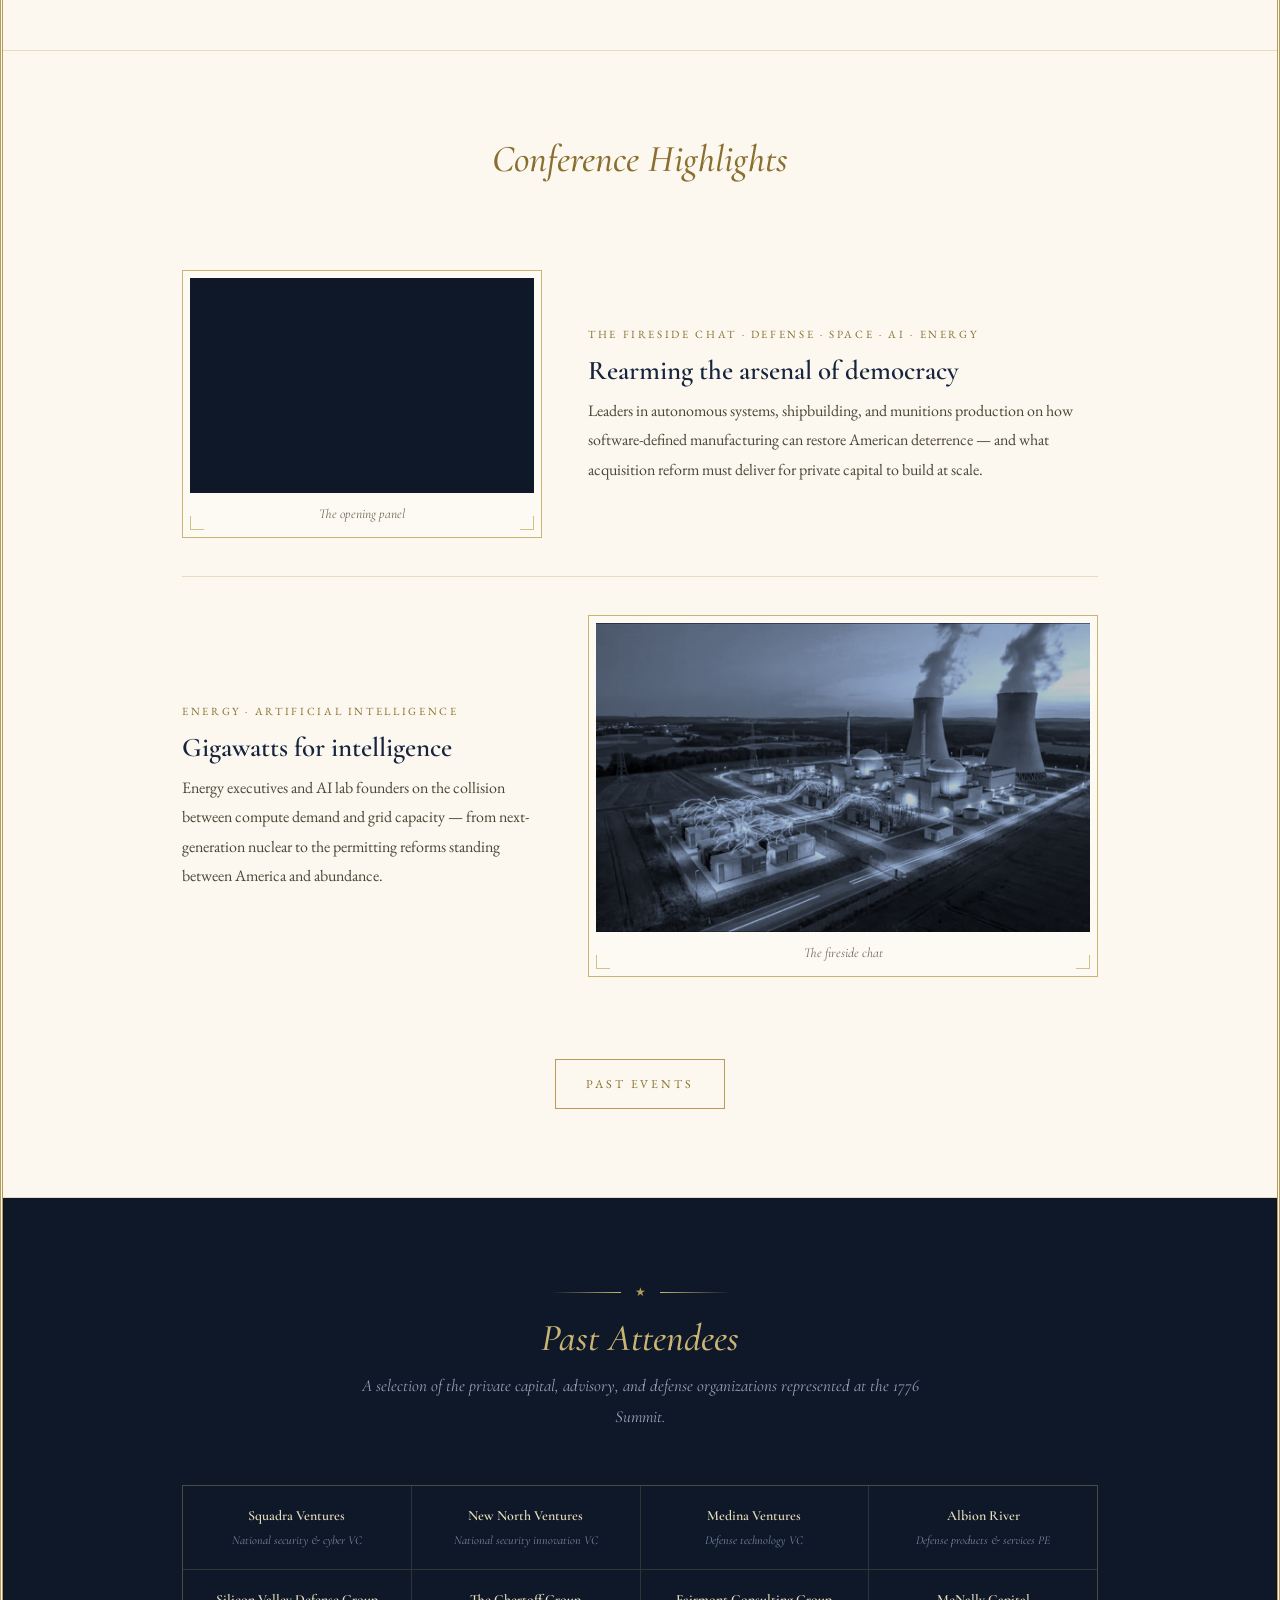
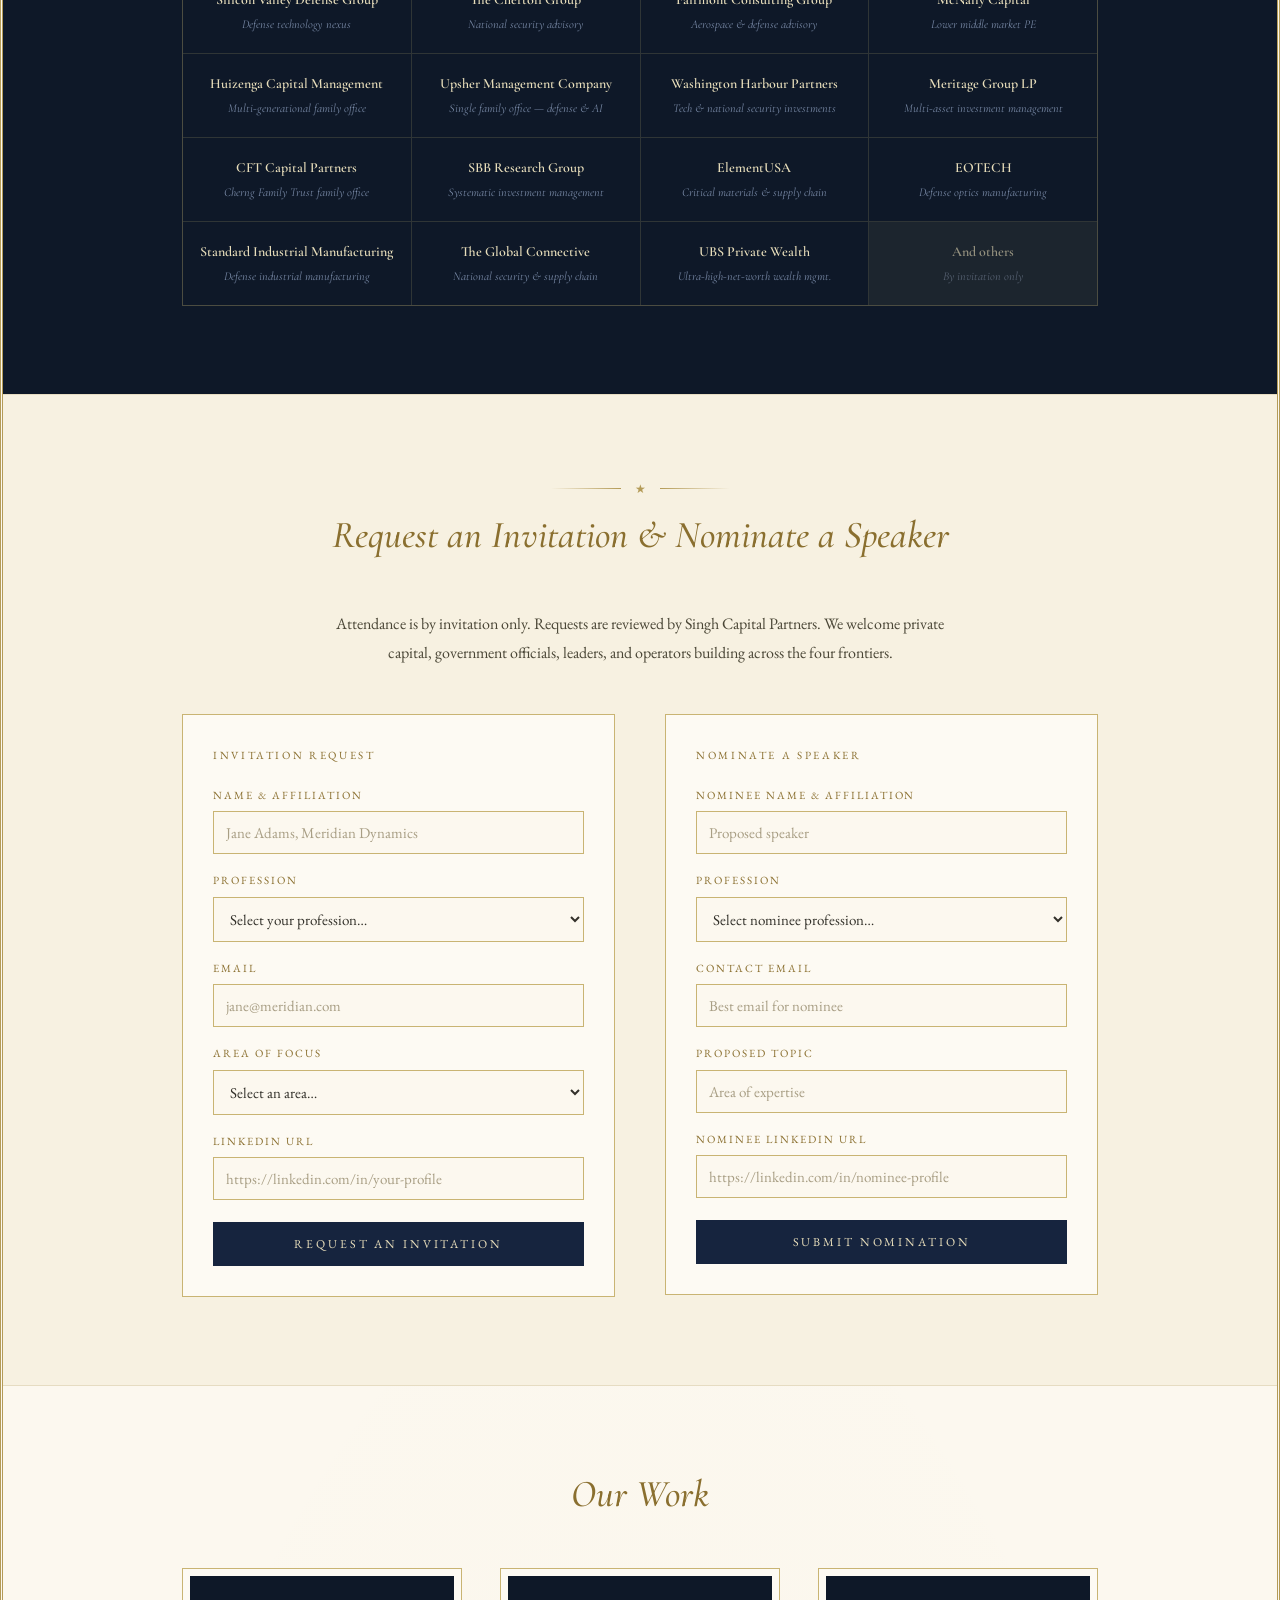
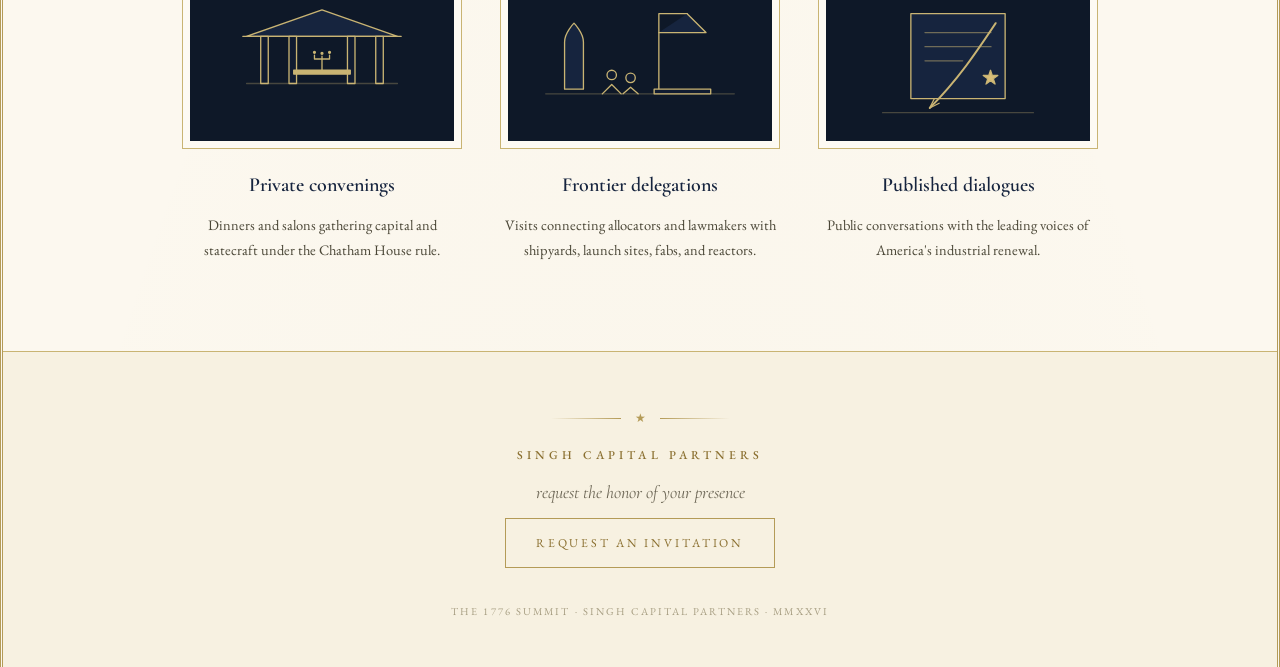
==== commit 1799320c: "Replace textarea fields with LinkedIn inputs, add Other profession option, remove footer email - Swa" ====
--- a/index.html
+++ b/index.html
@@ -11,7 +11,7 @@
 <meta property="og:type" content="website">
 <meta property="og:url" content="https://1776summit.org/">
 <meta property="og:title" content="The 1776 Summit">
-<meta property="og:description" content="A private evening for capital, public officials, and operators working in defense, space, AI, and energy.">
+<meta property="og:description" content="An evening convening the builders of America's hard-power future. Hosted by Singh Capital Partners, Blumberg Capital, and Cedar Pine.">
 <meta property="og:image" content="https://1776summit.org/og-image.jpg">
 
 <!-- Twitter -->
@@ -25,29 +25,6 @@
 <link rel="preconnect" href="https://fonts.gstatic.com" crossorigin>
 <link href="https://fonts.googleapis.com/css2?family=Cormorant+Garamond:ital,wght@0,400;0,500;0,600;0,700;1,400;1,500;1,600&family=EB+Garamond:ital,wght@0,400;0,500;0,600;1,400&display=swap" rel="stylesheet">
 <link rel="stylesheet" href="css/style.css">
-
-<style>
-/* Editorial/layout tune-up: a wider measure reduces awkward wrapping; subtle spacing gives copy more room without looking tracked-out. */
-:root { --copy-measure: min(92vw, 880px); }
-.wrap { max-width: min(94vw, 1180px); }
-.mission .wrap { max-width: var(--copy-measure); }
-.mission .dropcap, .speak-intro, .head p, .highlight p, .frontier p, .work-grid p {
-  max-width: 74ch;
-  line-height: 1.58;
-  letter-spacing: .006em;
-  word-spacing: .035em;
-}
-.hero-content { max-width: min(92vw, 980px); }
-.hero .lede { max-width: 760px; line-height: 1.48; word-spacing: .035em; }
-.sec-title { letter-spacing: .015em; }
-.tag, .meta, .details, .kicker, .eyebrow { letter-spacing: .095em; }
-.frontiers-grid, .work-grid { gap: clamp(24px, 3vw, 44px); }
-.highlight { gap: clamp(28px, 4vw, 56px); }
-@media (max-width: 720px) {
-  :root { --copy-measure: 92vw; }
-  .mission .dropcap, .speak-intro, .head p, .highlight p, .frontier p, .work-grid p { max-width: 100%; letter-spacing: normal; word-spacing: normal; }
-}
-</style>
 </head>
 <body>
 <div class="frame">
@@ -202,7 +179,7 @@
     <div class="head center reveal">
       <h2 class="sec-title">An evening of builders</h2>
     </div>
-    <p class="dropcap reveal">The 1776 Summit brings private capital, government officials, and operating leaders in space, defense, artificial intelligence, and energy into the same room for a private evening of candid discussion.</p>
+    <p class="dropcap reveal">The 1776 Summit gathers the people building America's hard-power future — private capital, government officials, and leaders across space, defense, artificial intelligence, and energy — for one evening of candid conversation. It is convened by Singh Capital Partners.</p>
   </div>
 </section>
 
@@ -223,7 +200,7 @@
           </div>
         </figure>
         <h3>Space &amp; Aerospace</h3>
-        <p>Launch, orbital infrastructure, and the next phase of aerospace competition.</p>
+        <p>From launch to orbit, the contest for the high frontier.</p>
       </div>
 
       <div class="frontier reveal">
@@ -234,7 +211,7 @@
           </div>
         </figure>
         <h3>Defense</h3>
-        <p>Deterrence, production capacity, and the technologies reshaping the defense base.</p>
+        <p>Rebuilding deterrence and the arsenal of democracy.</p>
       </div>
 
       <div class="frontier reveal">
@@ -245,7 +222,7 @@
           </div>
         </figure>
         <h3>Artificial Intelligence</h3>
-        <p>Compute, software, and intelligence systems with strategic consequences.</p>
+        <p>Intelligence as the nation's newest infrastructure.</p>
       </div>
 
       <div class="frontier reveal">
@@ -256,7 +233,7 @@
           </div>
         </figure>
         <h3>Energy &amp; Industry</h3>
-        <p>Power, permitting, and the industrial capacity needed to build at scale.</p>
+        <p>Abundant power and the means to build at scale.</p>
       </div>
 
     </div>
@@ -281,7 +258,7 @@
       <div>
         <span class="tag">The fireside chat &middot; Defense &middot; Space &middot; AI &middot; Energy</span>
         <h3>Rearming the arsenal of democracy</h3>
-        <p>A discussion with leaders in autonomous systems, shipbuilding, and munitions production on manufacturing capacity, acquisition reform, and where private capital can help rebuild deterrence.</p>
+        <p>Leaders in autonomous systems, shipbuilding, and munitions production on how software-defined manufacturing can restore American deterrence — and what acquisition reform must deliver for private capital to build at scale.</p>
       </div>
     </div>
 
@@ -296,7 +273,7 @@
       <div>
         <span class="tag">Energy &middot; Artificial intelligence</span>
         <h3>Gigawatts for intelligence</h3>
-        <p>Energy executives and AI founders on compute demand, grid capacity, next-generation nuclear, and the permitting changes needed to keep pace.</p>
+        <p>Energy executives and AI lab founders on the collision between compute demand and grid capacity — from next-generation nuclear to the permitting reforms standing between America and abundance.</p>
       </div>
     </div>
 
@@ -417,13 +394,15 @@
           </div>
           <div class="field">
             <label>Profession</label>
-            <select name="profession" required>
+            <select name="profession" id="inviteProfession" required>
               <option value="" disabled selected>Select your profession&hellip;</option>
               <option>Entrepreneur</option>
               <option>Investor/Allocator</option>
               <option>Investor/GP</option>
               <option>Military/Government</option>
+              <option value="Other">Other</option>
             </select>
+            <input class="other-profession" id="inviteOtherProfession" name="professionOther" type="text" placeholder="Please specify your profession" style="display:none;margin-top:8px">
           </div>
           <div class="field">
             <label>Email</label>
@@ -441,8 +420,8 @@
             </select>
           </div>
           <div class="field">
-            <label>Why you should attend</label>
-            <textarea name="remarks" placeholder="One sentence on why you belong in the room" required></textarea>
+            <label>LinkedIn URL</label>
+            <input name="linkedin" type="url" placeholder="https://linkedin.com/in/your-profile" required>
           </div>
           <button class="btn solid" type="submit">Request an invitation</button>
         </form>
@@ -466,13 +445,15 @@
           </div>
           <div class="field">
             <label>Profession</label>
-            <select name="profession" required>
+            <select name="profession" id="nominateProfession" required>
               <option value="" disabled selected>Select nominee profession&hellip;</option>
               <option>Entrepreneur</option>
               <option>Investor/Allocator</option>
               <option>Investor/GP</option>
               <option>Military/Government</option>
+              <option value="Other">Other</option>
             </select>
+            <input class="other-profession" id="nominateOtherProfession" name="professionOther" type="text" placeholder="Please specify nominee's profession" style="display:none;margin-top:8px">
           </div>
           <div class="field">
             <label>Contact email</label>
@@ -483,8 +464,8 @@
             <input name="topic" type="text" placeholder="Area of expertise" required>
           </div>
           <div class="field">
-            <label>Why they should speak</label>
-            <textarea name="case" placeholder="Essential perspective..." required></textarea>
+            <label>Nominee LinkedIn URL</label>
+            <input name="linkedin" type="url" placeholder="https://linkedin.com/in/nominee-profile" required>
           </div>
           <button class="btn solid" type="submit">Submit nomination</button>
         </form>
@@ -535,7 +516,7 @@
           </div>
         </figure>
         <h3>Private convenings</h3>
-        <p>Private dinners and salons for investors, operators, and public-sector leaders, generally held under the Chatham House rule.</p>
+        <p>Dinners and salons gathering capital and statecraft under the Chatham House rule.</p>
       </article>
 
       <article class="reveal">
@@ -561,7 +542,7 @@
           </div>
         </figure>
         <h3>Frontier delegations</h3>
-        <p>Site visits that bring allocators and public officials to shipyards, launch sites, fabs, reactors, and other critical facilities.</p>
+        <p>Visits connecting allocators and lawmakers with shipyards, launch sites, fabs, and reactors.</p>
       </article>
 
       <article class="reveal">
@@ -586,7 +567,7 @@
           </div>
         </figure>
         <h3>Published dialogues</h3>
-        <p>Published conversations with executives, investors, and public officials working on American industrial capacity.</p>
+        <p>Public conversations with the leading voices of America's industrial renewal.</p>
       </article>
     </div>
   </div>
@@ -597,15 +578,12 @@
   <div class="rule"><span class="star">&#9733;</span></div>
   <p class="eyebrow" style="margin-bottom:10px">Singh Capital Partners</p>
   <p class="reply">request the honor of your presence</p>
-  <a class="email" href="/cdn-cgi/l/email-protection#6001040d090e2013090e07080301104e030f0d"><span class="__cf_email__" data-cfemail="6b0a0f0602052b1802050c03080a1b45080406">[email&#160;protected]</span></a>
-  <br>
   <a class="btn" href="#invite">Request an Invitation</a>
   <p class="legal">The 1776 Summit &middot; Singh Capital Partners &middot; MMXXVI</p>
 </footer>
 
 </div>
 
-<script data-cfasync="false" src="/cdn-cgi/scripts/5c5dd728/cloudflare-static/email-decode.min.js"></script>
 <script src="js/main.js"></script>
-<script>(function(){function c(){var b=a.contentDocument||a.contentWindow.document;if(b){var d=b.createElement('script');d.innerHTML="window.__CF$cv$params={r:'a0dc58ee69328583',t:'MTc4MTgwNzIzOQ=='};var a=document.createElement('script');a.src='/cdn-cgi/challenge-platform/scripts/jsd/main.js';document.getElementsByTagName('head')[0].appendChild(a);";b.getElementsByTagName('head')[0].appendChild(d)}}if(document.body){var a=document.createElement('iframe');a.height=1;a.width=1;a.style.position='absolute';a.style.top=0;a.style.left=0;a.style.border='none';a.style.visibility='hidden';document.body.appendChild(a);if('loading'!==document.readyState)c();else if(window.addEventListener)document.addEventListener('DOMContentLoaded',c);else{var e=document.onreadystatechange||function(){};document.onreadystatechange=function(b){e(b);'loading'!==document.readyState&&(document.onreadystatechange=e,c())}}}})();</script><script>(function(){function c(){var b=a.contentDocument||a.contentWindow.document;if(b){var d=b.createElement('script');d.innerHTML="window.__CF$cv$params={r:'a10d26183fab6e9e',t:'MTc4MjMxODk1OQ=='};var a=document.createElement('script');a.src='/cdn-cgi/challenge-platform/scripts/jsd/main.js';document.getElementsByTagName('head')[0].appendChild(a);";b.getElementsByTagName('head')[0].appendChild(d)}}if(document.body){var a=document.createElement('iframe');a.height=1;a.width=1;a.style.position='absolute';a.style.top=0;a.style.left=0;a.style.border='none';a.style.visibility='hidden';document.body.appendChild(a);if('loading'!==document.readyState)c();else if(window.addEventListener)document.addEventListener('DOMContentLoaded',c);else{var e=document.onreadystatechange||function(){};document.onreadystatechange=function(b){e(b);'loading'!==document.readyState&&(document.onreadystatechange=e,c())}}}})();</script></body>
+</body>
 </html>
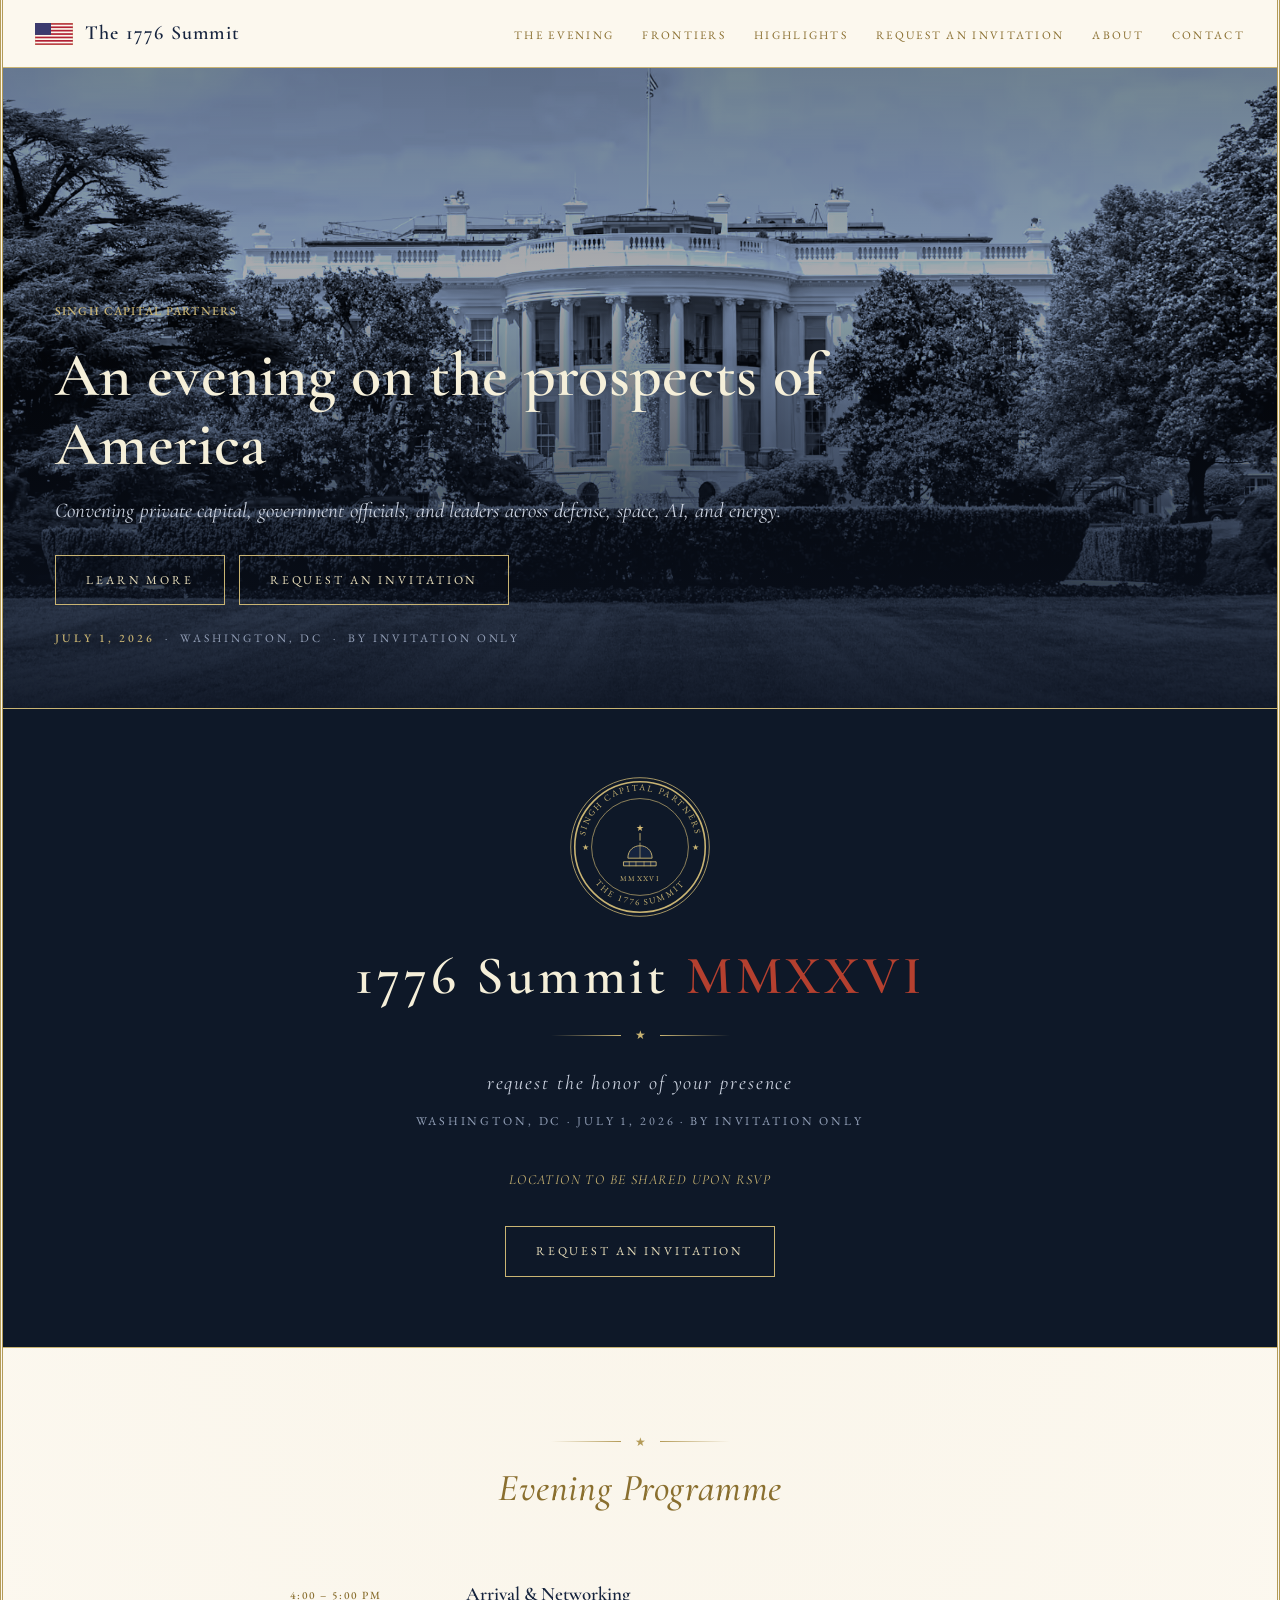
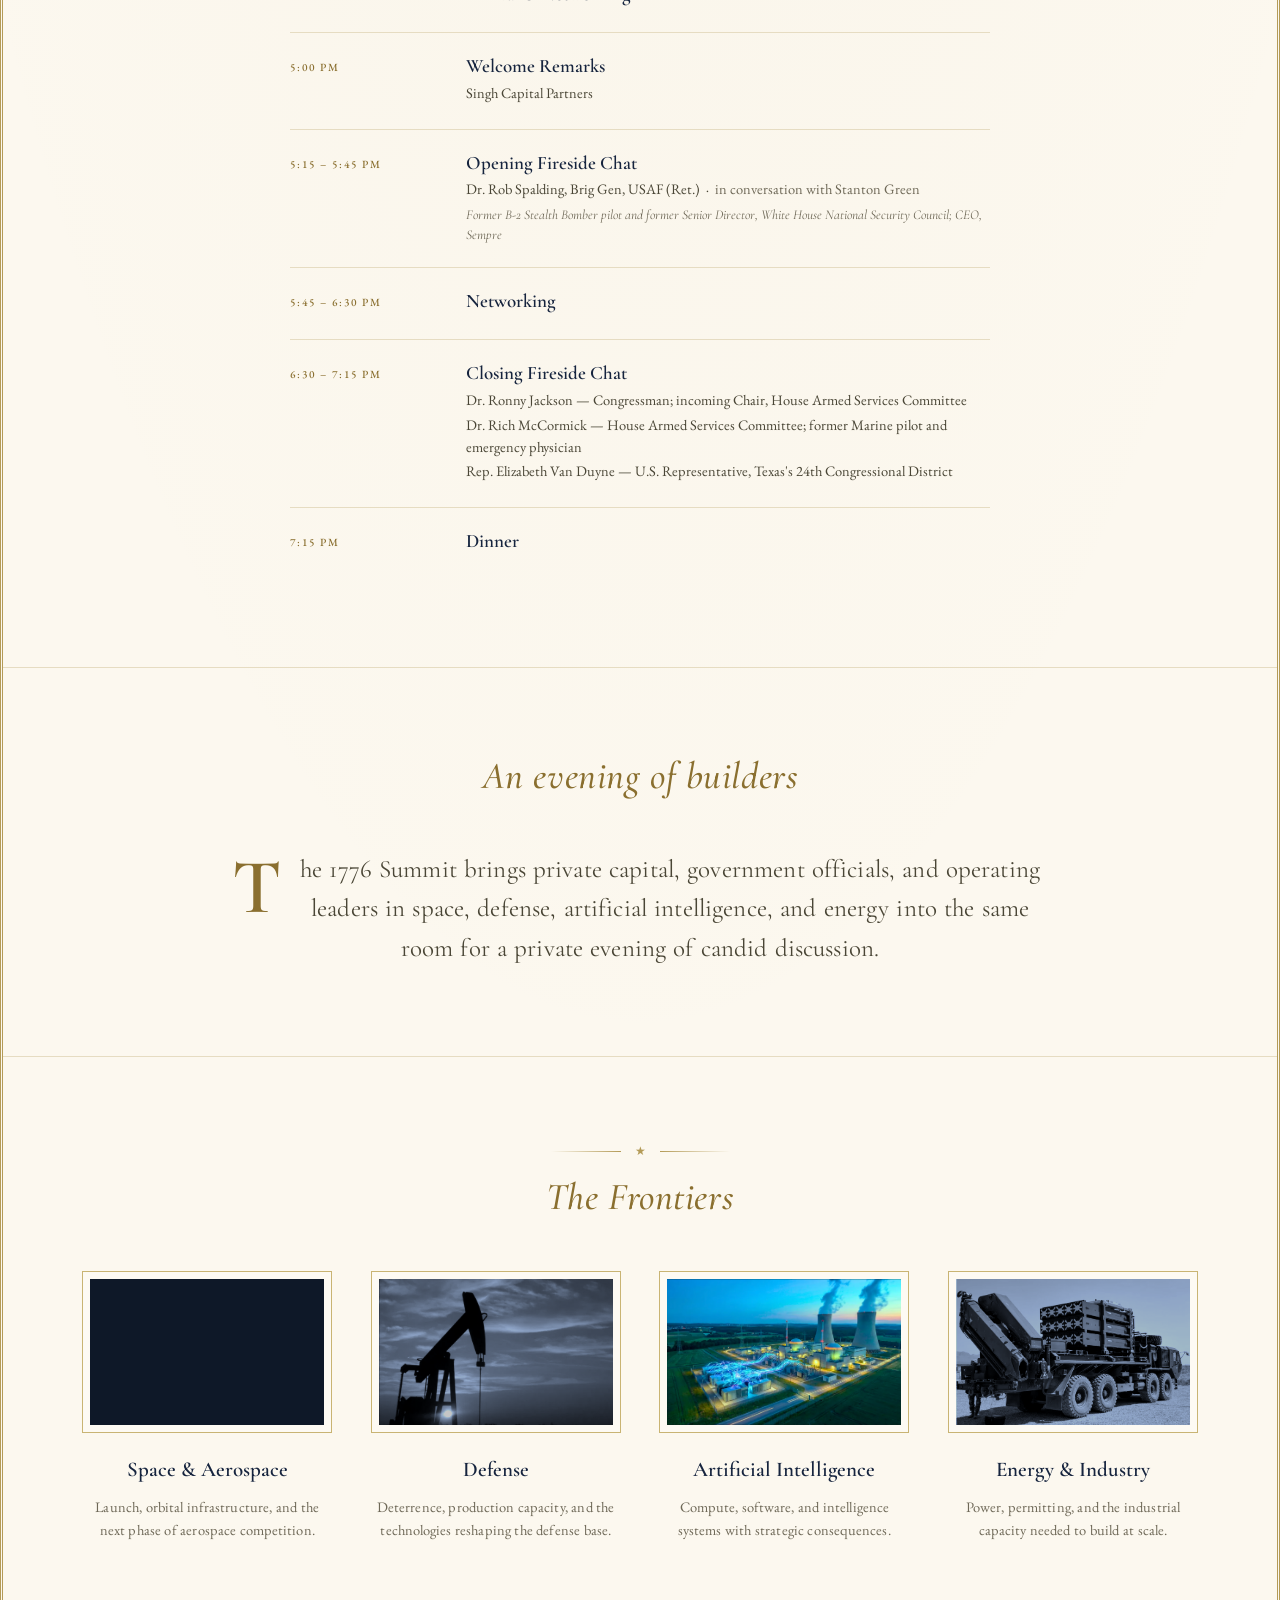
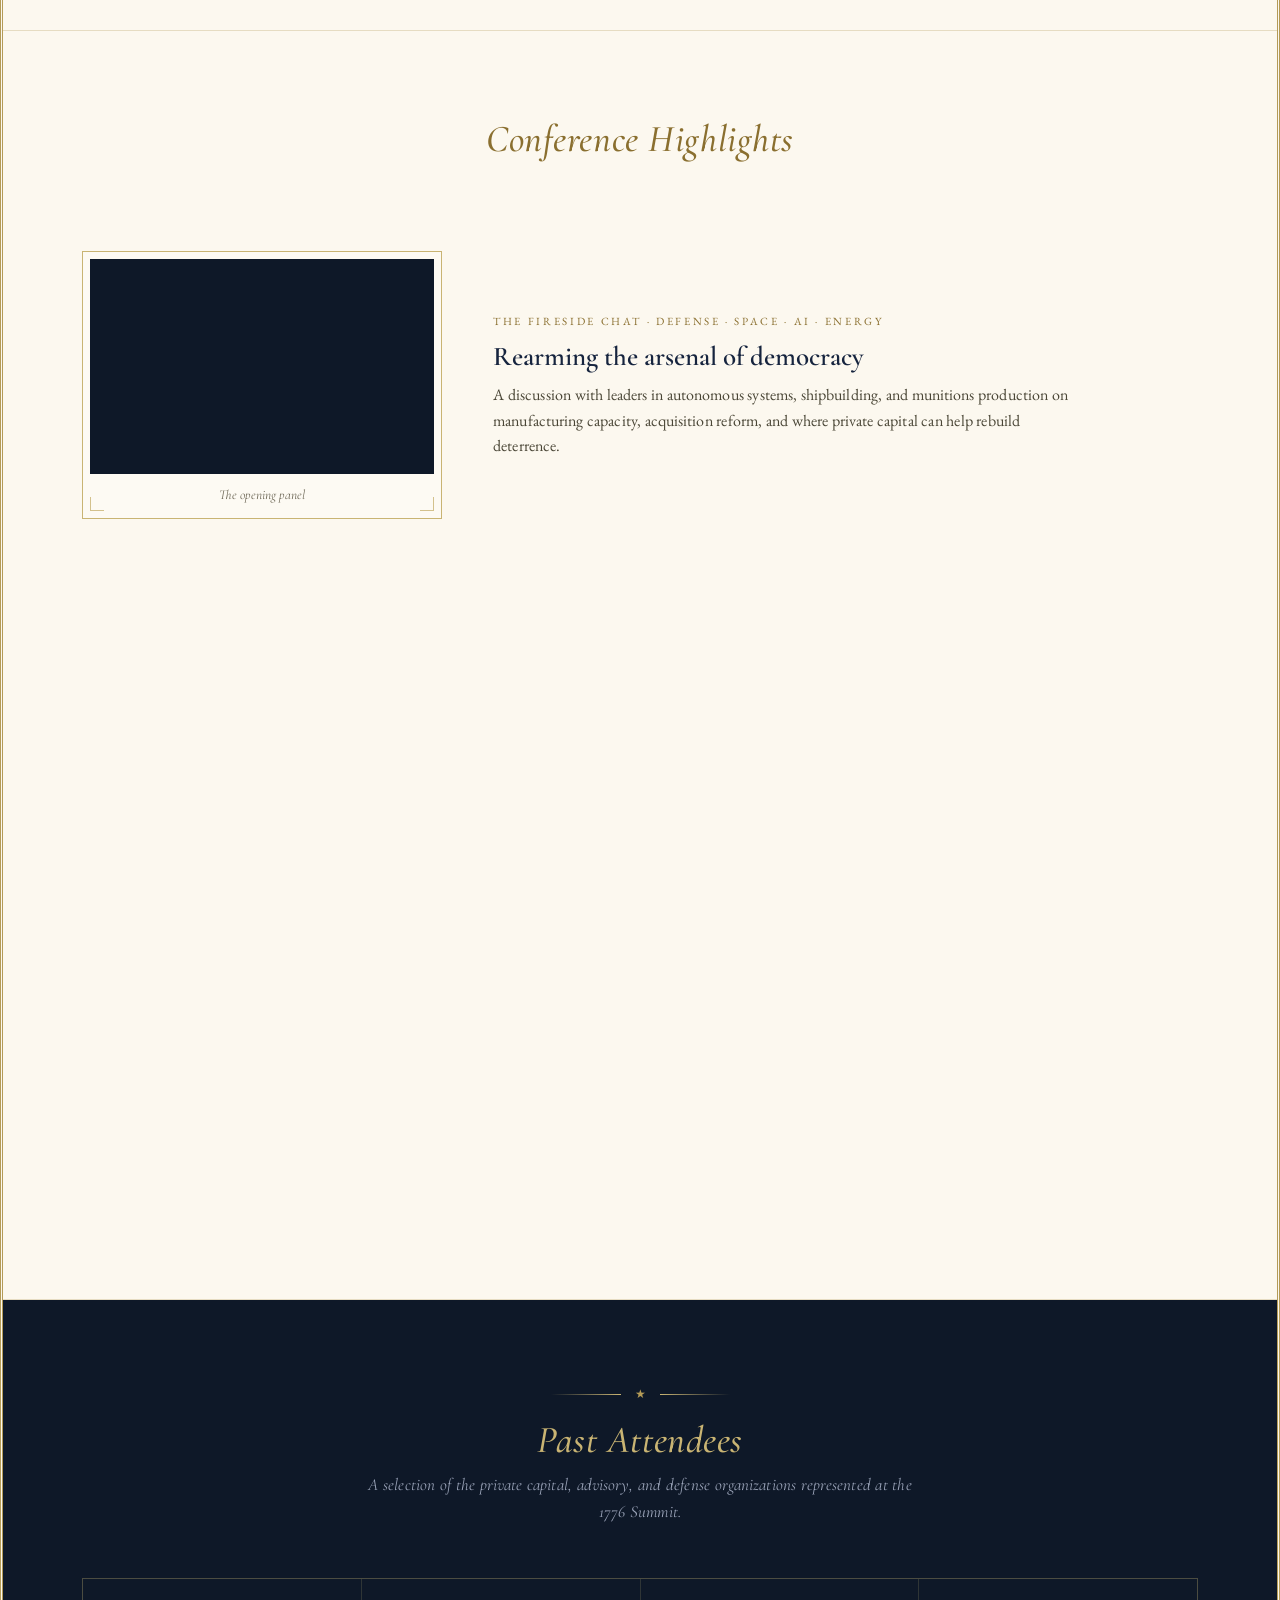
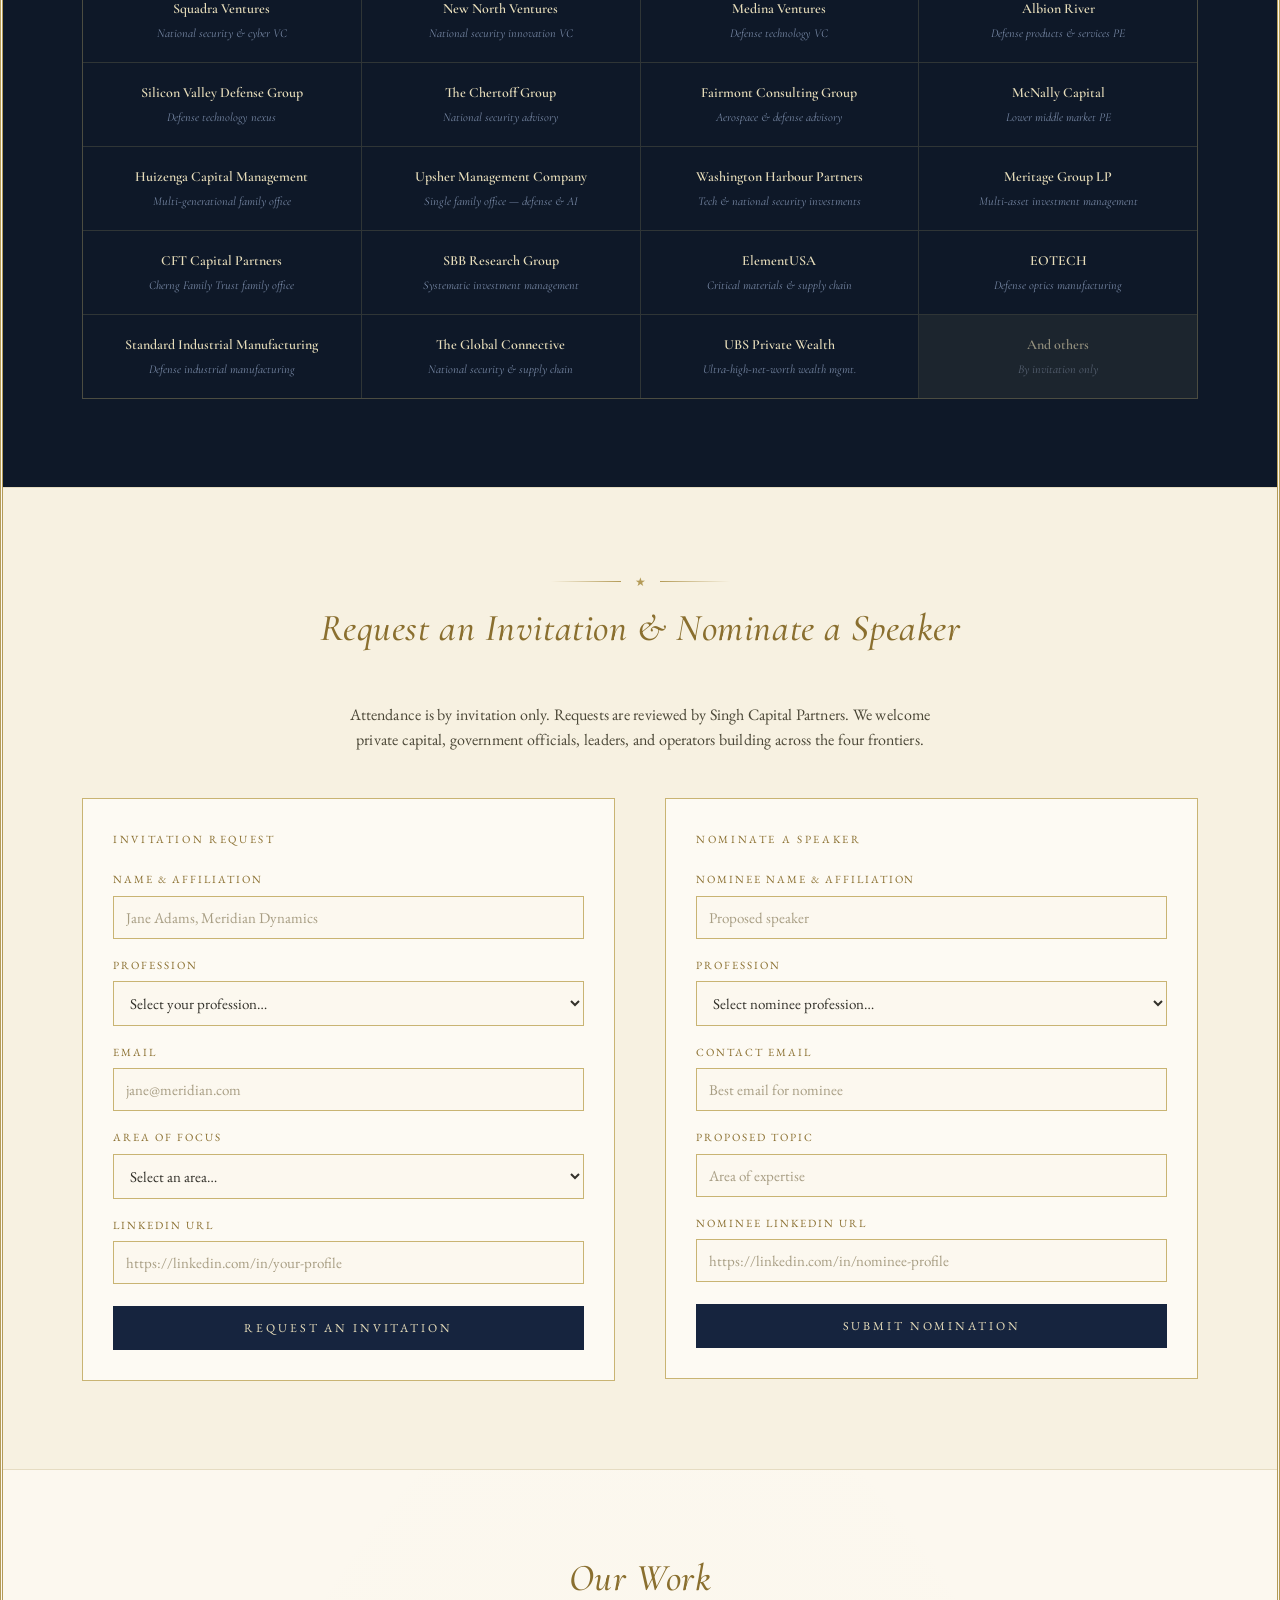
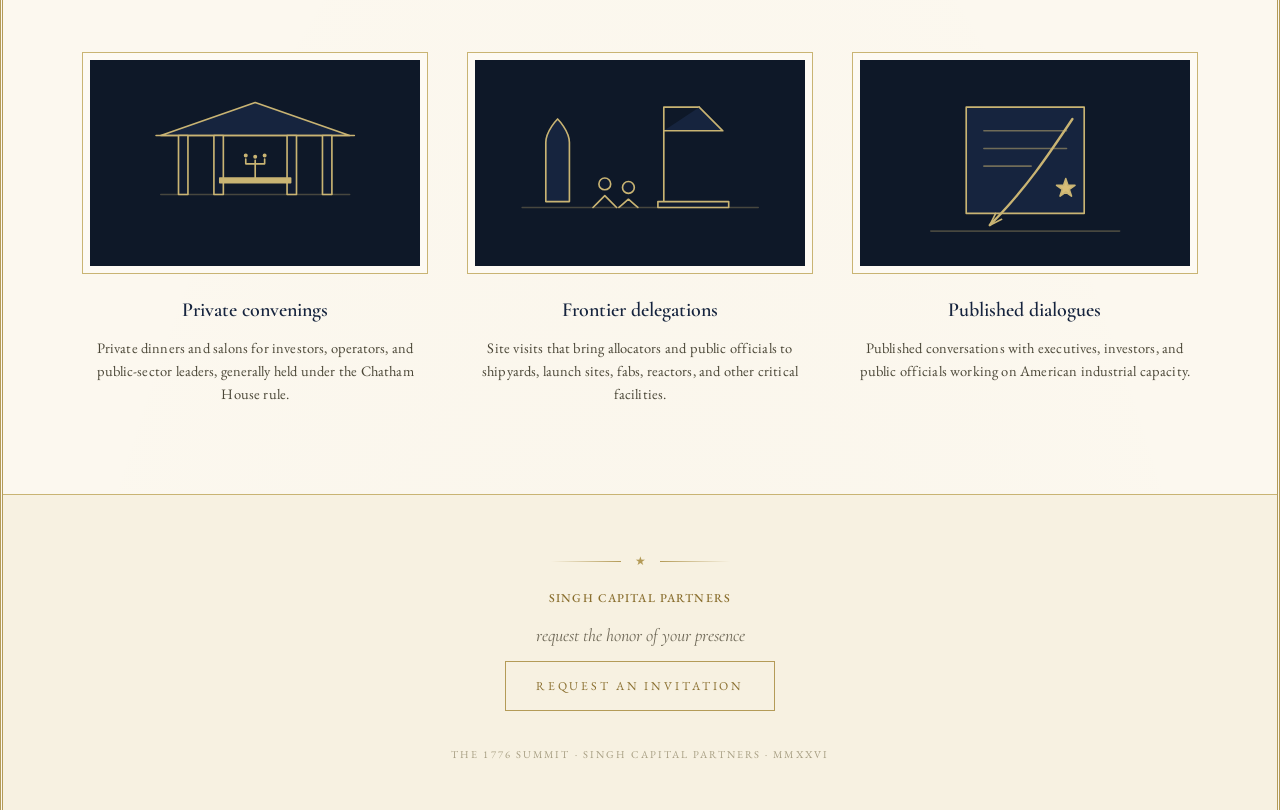
==== commit 739a3aff: "Resolve merge conflict: keep clean body close, drop Cloudflare challenge scripts Co-Authored-By: Cla" ====
--- a/index.html
+++ b/index.html
@@ -11,7 +11,7 @@
 <meta property="og:type" content="website">
 <meta property="og:url" content="https://1776summit.org/">
 <meta property="og:title" content="The 1776 Summit">
-<meta property="og:description" content="An evening convening the builders of America's hard-power future. Hosted by Singh Capital Partners, Blumberg Capital, and Cedar Pine.">
+<meta property="og:description" content="A private evening for capital, public officials, and operators working in defense, space, AI, and energy.">
 <meta property="og:image" content="https://1776summit.org/og-image.jpg">
 
 <!-- Twitter -->
@@ -25,6 +25,29 @@
 <link rel="preconnect" href="https://fonts.gstatic.com" crossorigin>
 <link href="https://fonts.googleapis.com/css2?family=Cormorant+Garamond:ital,wght@0,400;0,500;0,600;0,700;1,400;1,500;1,600&family=EB+Garamond:ital,wght@0,400;0,500;0,600;1,400&display=swap" rel="stylesheet">
 <link rel="stylesheet" href="css/style.css">
+
+<style>
+/* Editorial/layout tune-up: a wider measure reduces awkward wrapping; subtle spacing gives copy more room without looking tracked-out. */
+:root { --copy-measure: min(92vw, 880px); }
+.wrap { max-width: min(94vw, 1180px); }
+.mission .wrap { max-width: var(--copy-measure); }
+.mission .dropcap, .speak-intro, .head p, .highlight p, .frontier p, .work-grid p {
+  max-width: 74ch;
+  line-height: 1.58;
+  letter-spacing: .006em;
+  word-spacing: .035em;
+}
+.hero-content { max-width: min(92vw, 980px); }
+.hero .lede { max-width: 760px; line-height: 1.48; word-spacing: .035em; }
+.sec-title { letter-spacing: .015em; }
+.tag, .meta, .details, .kicker, .eyebrow { letter-spacing: .095em; }
+.frontiers-grid, .work-grid { gap: clamp(24px, 3vw, 44px); }
+.highlight { gap: clamp(28px, 4vw, 56px); }
+@media (max-width: 720px) {
+  :root { --copy-measure: 92vw; }
+  .mission .dropcap, .speak-intro, .head p, .highlight p, .frontier p, .work-grid p { max-width: 100%; letter-spacing: normal; word-spacing: normal; }
+}
+</style>
 </head>
 <body>
 <div class="frame">
@@ -179,7 +202,7 @@
     <div class="head center reveal">
       <h2 class="sec-title">An evening of builders</h2>
     </div>
-    <p class="dropcap reveal">The 1776 Summit gathers the people building America's hard-power future — private capital, government officials, and leaders across space, defense, artificial intelligence, and energy — for one evening of candid conversation. It is convened by Singh Capital Partners.</p>
+    <p class="dropcap reveal">The 1776 Summit brings private capital, government officials, and operating leaders in space, defense, artificial intelligence, and energy into the same room for a private evening of candid discussion.</p>
   </div>
 </section>
 
@@ -200,7 +223,7 @@
           </div>
         </figure>
         <h3>Space &amp; Aerospace</h3>
-        <p>From launch to orbit, the contest for the high frontier.</p>
+        <p>Launch, orbital infrastructure, and the next phase of aerospace competition.</p>
       </div>
 
       <div class="frontier reveal">
@@ -211,7 +234,7 @@
           </div>
         </figure>
         <h3>Defense</h3>
-        <p>Rebuilding deterrence and the arsenal of democracy.</p>
+        <p>Deterrence, production capacity, and the technologies reshaping the defense base.</p>
       </div>
 
       <div class="frontier reveal">
@@ -222,7 +245,7 @@
           </div>
         </figure>
         <h3>Artificial Intelligence</h3>
-        <p>Intelligence as the nation's newest infrastructure.</p>
+        <p>Compute, software, and intelligence systems with strategic consequences.</p>
       </div>
 
       <div class="frontier reveal">
@@ -233,7 +256,7 @@
           </div>
         </figure>
         <h3>Energy &amp; Industry</h3>
-        <p>Abundant power and the means to build at scale.</p>
+        <p>Power, permitting, and the industrial capacity needed to build at scale.</p>
       </div>
 
     </div>
@@ -258,7 +281,7 @@
       <div>
         <span class="tag">The fireside chat &middot; Defense &middot; Space &middot; AI &middot; Energy</span>
         <h3>Rearming the arsenal of democracy</h3>
-        <p>Leaders in autonomous systems, shipbuilding, and munitions production on how software-defined manufacturing can restore American deterrence — and what acquisition reform must deliver for private capital to build at scale.</p>
+        <p>A discussion with leaders in autonomous systems, shipbuilding, and munitions production on manufacturing capacity, acquisition reform, and where private capital can help rebuild deterrence.</p>
       </div>
     </div>
 
@@ -273,7 +296,7 @@
       <div>
         <span class="tag">Energy &middot; Artificial intelligence</span>
         <h3>Gigawatts for intelligence</h3>
-        <p>Energy executives and AI lab founders on the collision between compute demand and grid capacity — from next-generation nuclear to the permitting reforms standing between America and abundance.</p>
+        <p>Energy executives and AI founders on compute demand, grid capacity, next-generation nuclear, and the permitting changes needed to keep pace.</p>
       </div>
     </div>
 
@@ -516,7 +539,7 @@
           </div>
         </figure>
         <h3>Private convenings</h3>
-        <p>Dinners and salons gathering capital and statecraft under the Chatham House rule.</p>
+        <p>Private dinners and salons for investors, operators, and public-sector leaders, generally held under the Chatham House rule.</p>
       </article>
 
       <article class="reveal">
@@ -542,7 +565,7 @@
           </div>
         </figure>
         <h3>Frontier delegations</h3>
-        <p>Visits connecting allocators and lawmakers with shipyards, launch sites, fabs, and reactors.</p>
+        <p>Site visits that bring allocators and public officials to shipyards, launch sites, fabs, reactors, and other critical facilities.</p>
       </article>
 
       <article class="reveal">
@@ -567,7 +590,7 @@
           </div>
         </figure>
         <h3>Published dialogues</h3>
-        <p>Public conversations with the leading voices of America's industrial renewal.</p>
+        <p>Published conversations with executives, investors, and public officials working on American industrial capacity.</p>
       </article>
     </div>
   </div>
@@ -585,5 +608,6 @@
 </div>
 
 <script src="js/main.js"></script>
+
 </body>
 </html>
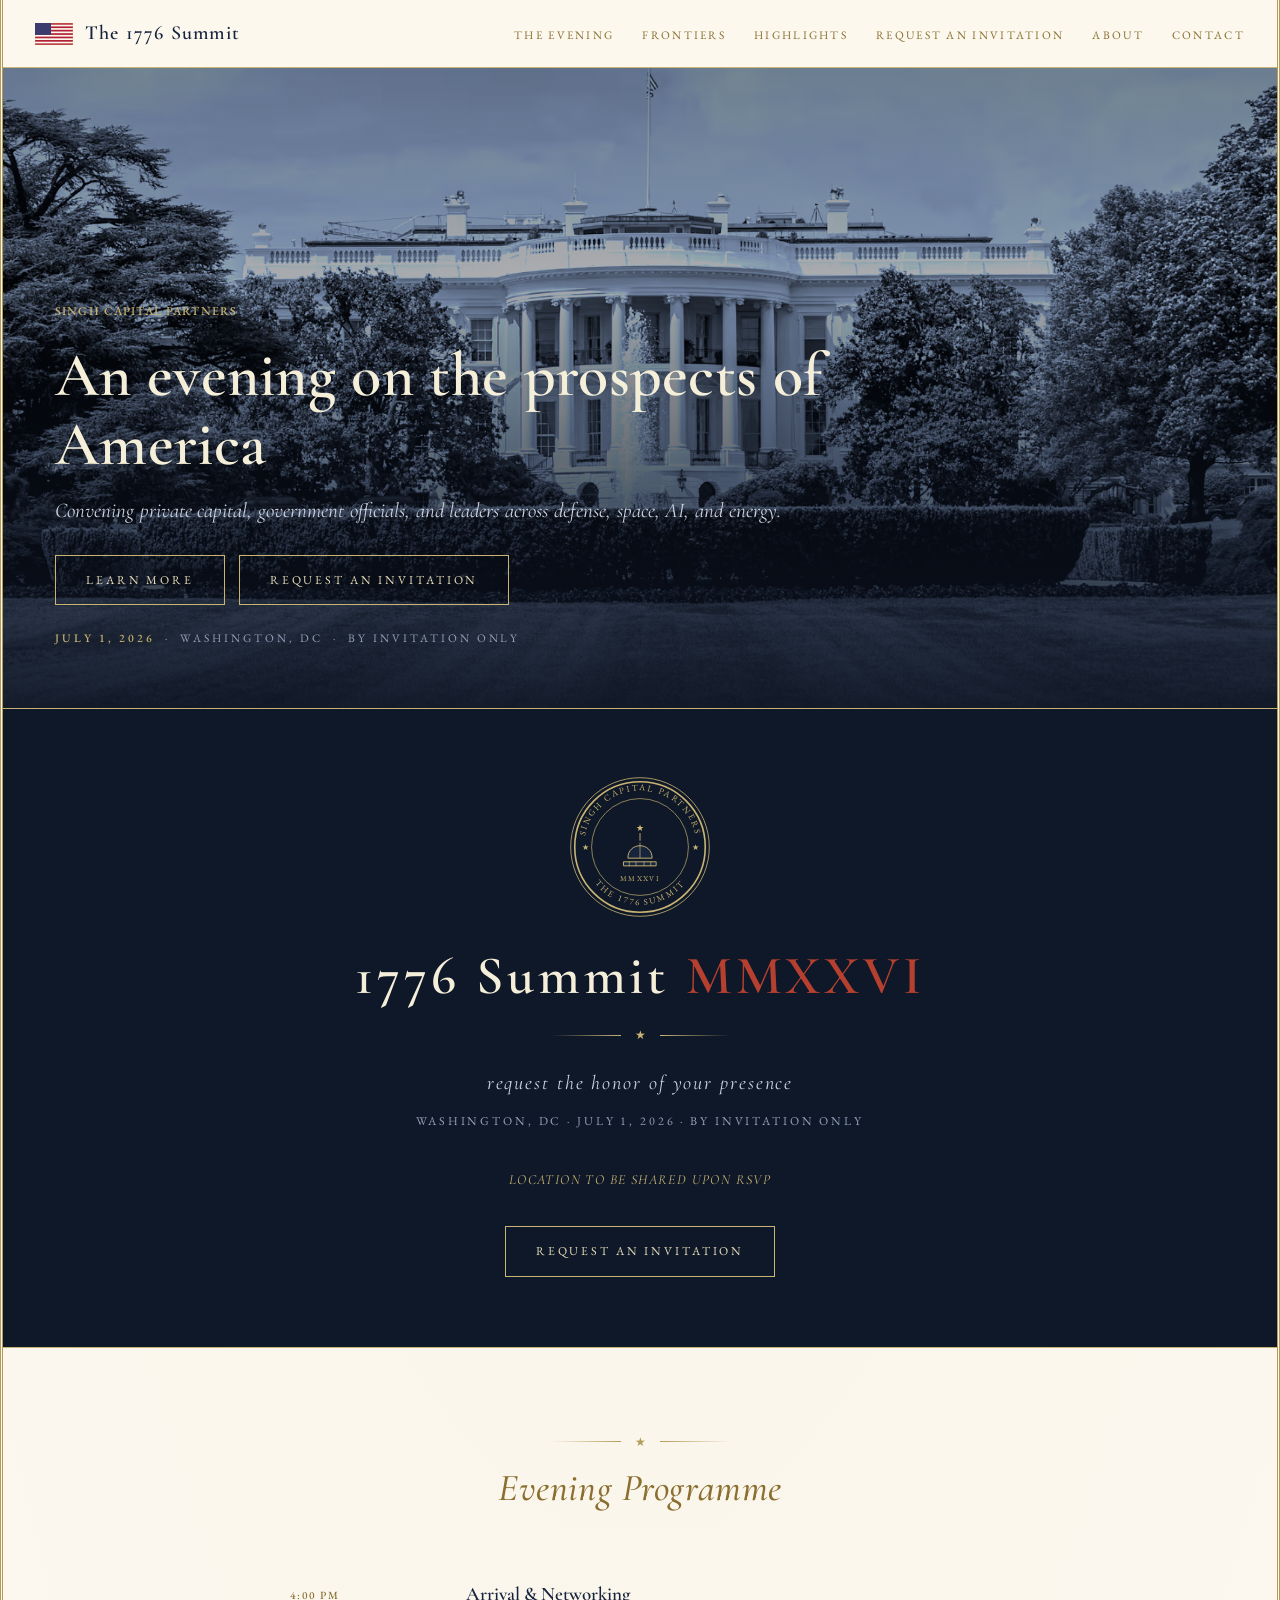
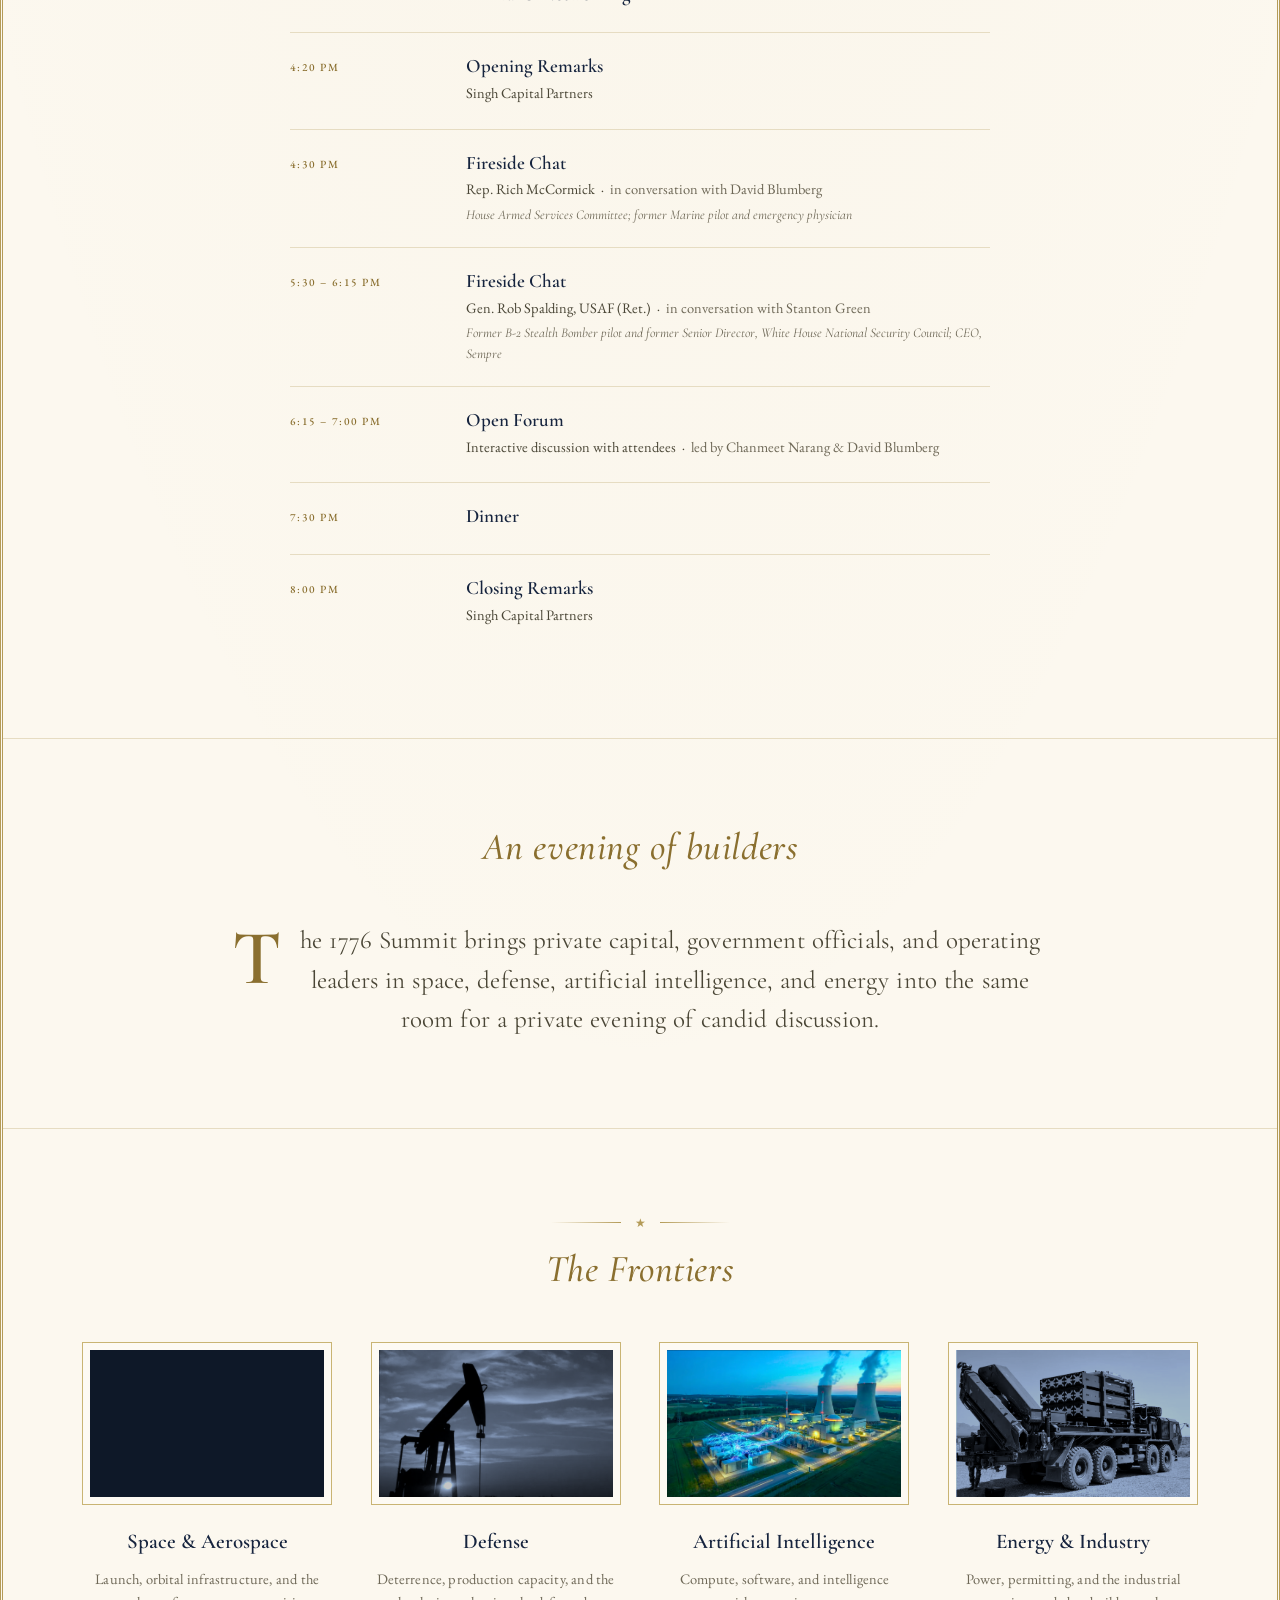
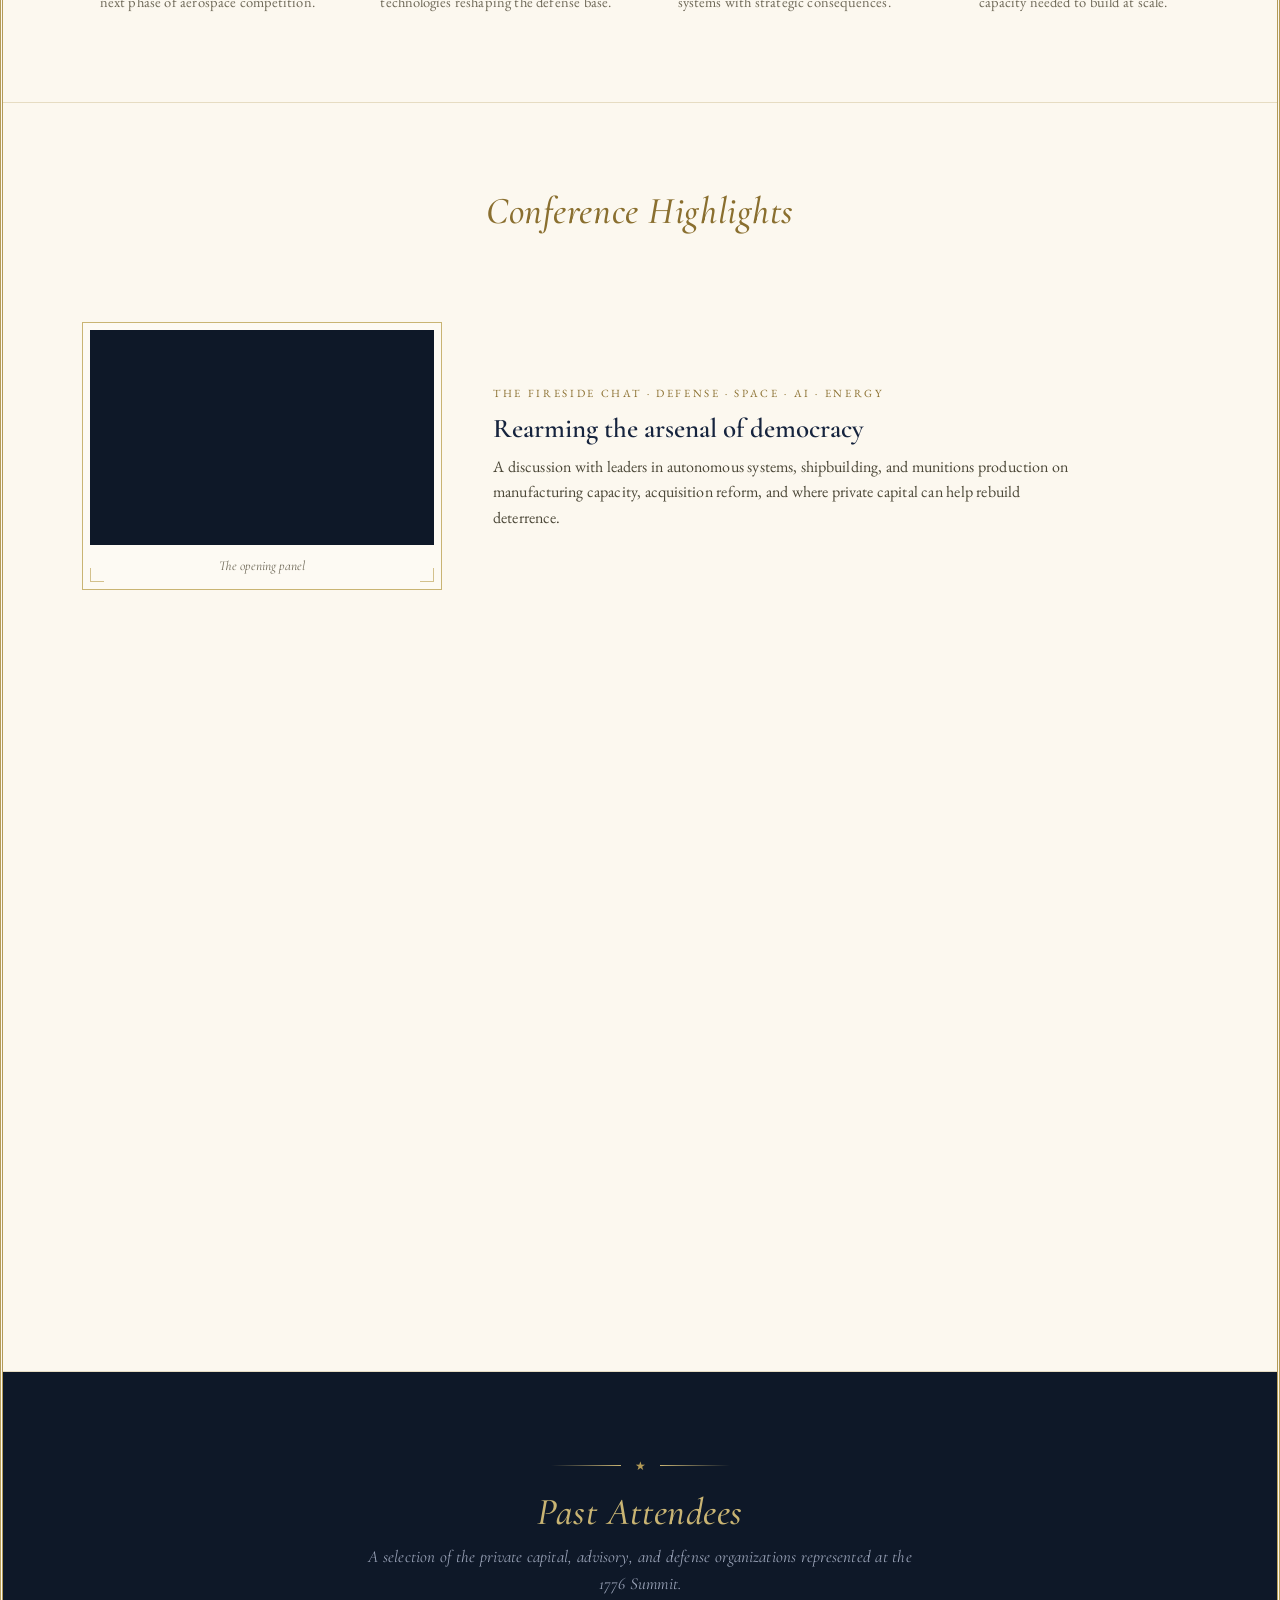
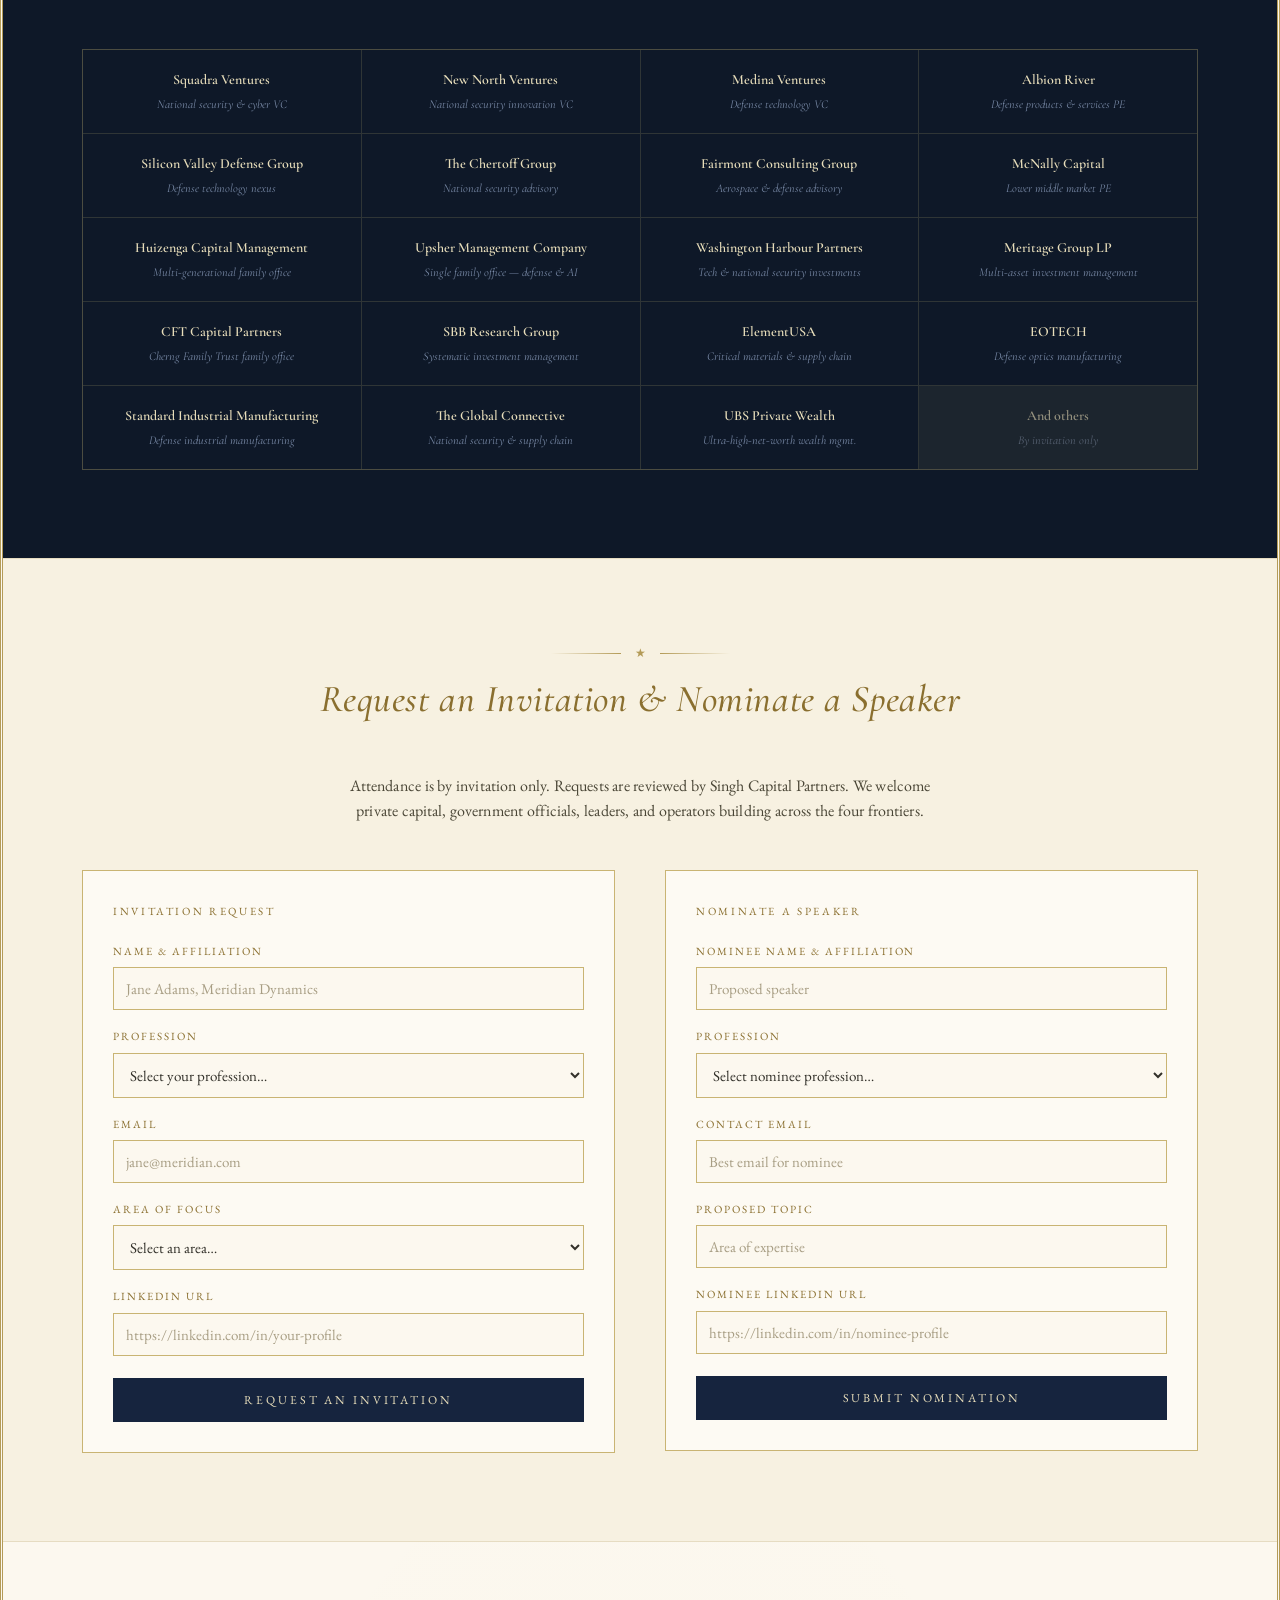
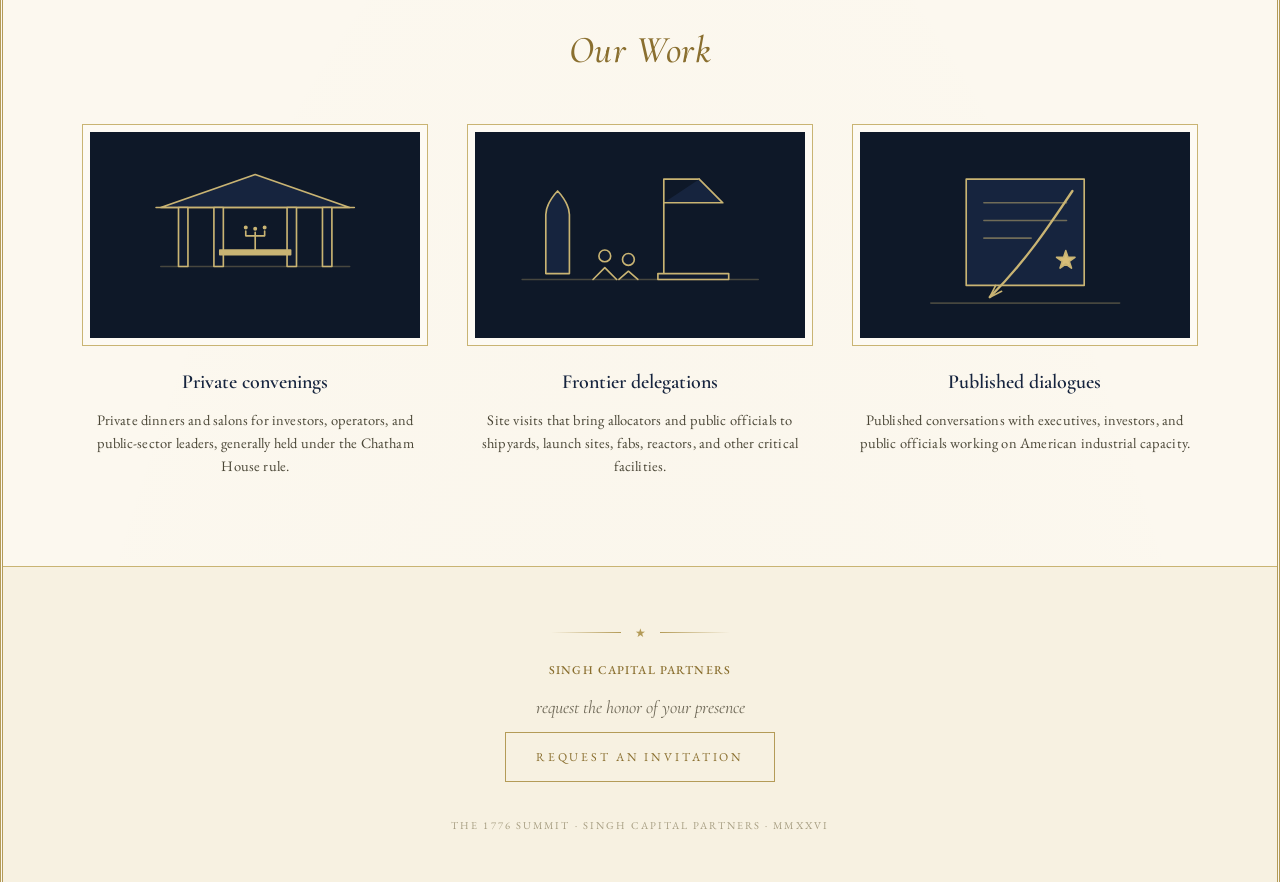
==== commit 0adb489b: "Update evening schedule per latest programme from Chanmeet - Opening remarks at 4:20 pm (Singh Capit" ====
--- a/index.html
+++ b/index.html
@@ -145,50 +145,58 @@
     <ol class="schedule-list reveal">
 
       <li class="schedule-item">
-        <span class="schedule-time">4:00 – 5:00 pm</span>
+        <span class="schedule-time">4:00 pm</span>
         <div class="schedule-detail">
           <strong>Arrival &amp; Networking</strong>
         </div>
       </li>
 
       <li class="schedule-item">
-        <span class="schedule-time">5:00 pm</span>
+        <span class="schedule-time">4:20 pm</span>
         <div class="schedule-detail">
-          <strong>Welcome Remarks</strong>
+          <strong>Opening Remarks</strong>
           <span class="schedule-speaker">Singh Capital Partners</span>
         </div>
       </li>
 
       <li class="schedule-item">
-        <span class="schedule-time">5:15 – 5:45 pm</span>
+        <span class="schedule-time">4:30 pm</span>
         <div class="schedule-detail">
-          <strong>Opening Fireside Chat</strong>
-          <span class="schedule-speaker">Dr. Rob Spalding, Brig Gen, USAF (Ret.) &nbsp;&middot;&nbsp; <em style="font-style:normal;color:var(--ink-mute)">in conversation with Stanton Green</em></span>
+          <strong>Fireside Chat</strong>
+          <span class="schedule-speaker">Rep. Rich McCormick &nbsp;&middot;&nbsp; <em style="font-style:normal;color:var(--ink-mute)">in conversation with David Blumberg</em></span>
+          <span class="schedule-bio">House Armed Services Committee; former Marine pilot and emergency physician</span>
+        </div>
+      </li>
+
+      <li class="schedule-item">
+        <span class="schedule-time">5:30 – 6:15 pm</span>
+        <div class="schedule-detail">
+          <strong>Fireside Chat</strong>
+          <span class="schedule-speaker">Gen. Rob Spalding, USAF (Ret.) &nbsp;&middot;&nbsp; <em style="font-style:normal;color:var(--ink-mute)">in conversation with Stanton Green</em></span>
           <span class="schedule-bio">Former B-2 Stealth Bomber pilot and former Senior Director, White House National Security Council; CEO, Sempre</span>
         </div>
       </li>
 
       <li class="schedule-item">
-        <span class="schedule-time">5:45 – 6:30 pm</span>
+        <span class="schedule-time">6:15 – 7:00 pm</span>
         <div class="schedule-detail">
-          <strong>Networking</strong>
+          <strong>Open Forum</strong>
+          <span class="schedule-speaker">Interactive discussion with attendees &nbsp;&middot;&nbsp; <em style="font-style:normal;color:var(--ink-mute)">led by Chanmeet Narang &amp; David Blumberg</em></span>
         </div>
       </li>
 
       <li class="schedule-item">
-        <span class="schedule-time">6:30 – 7:15 pm</span>
-        <div class="schedule-detail">
-          <strong>Closing Fireside Chat</strong>
-          <span class="schedule-speaker">Dr. Ronny Jackson &mdash; Congressman; incoming Chair, House Armed Services Committee</span>
-          <span class="schedule-speaker">Dr. Rich McCormick &mdash; House Armed Services Committee; former Marine pilot and emergency physician</span>
-          <span class="schedule-speaker">Rep. Elizabeth Van Duyne &mdash; U.S. Representative, Texas's 24th Congressional District</span>
-        </div>
-      </li>
-
-      <li class="schedule-item">
-        <span class="schedule-time">7:15 pm</span>
+        <span class="schedule-time">7:30 pm</span>
         <div class="schedule-detail">
           <strong>Dinner</strong>
+        </div>
+      </li>
+
+      <li class="schedule-item">
+        <span class="schedule-time">8:00 pm</span>
+        <div class="schedule-detail">
+          <strong>Closing Remarks</strong>
+          <span class="schedule-speaker">Singh Capital Partners</span>
         </div>
       </li>
 
